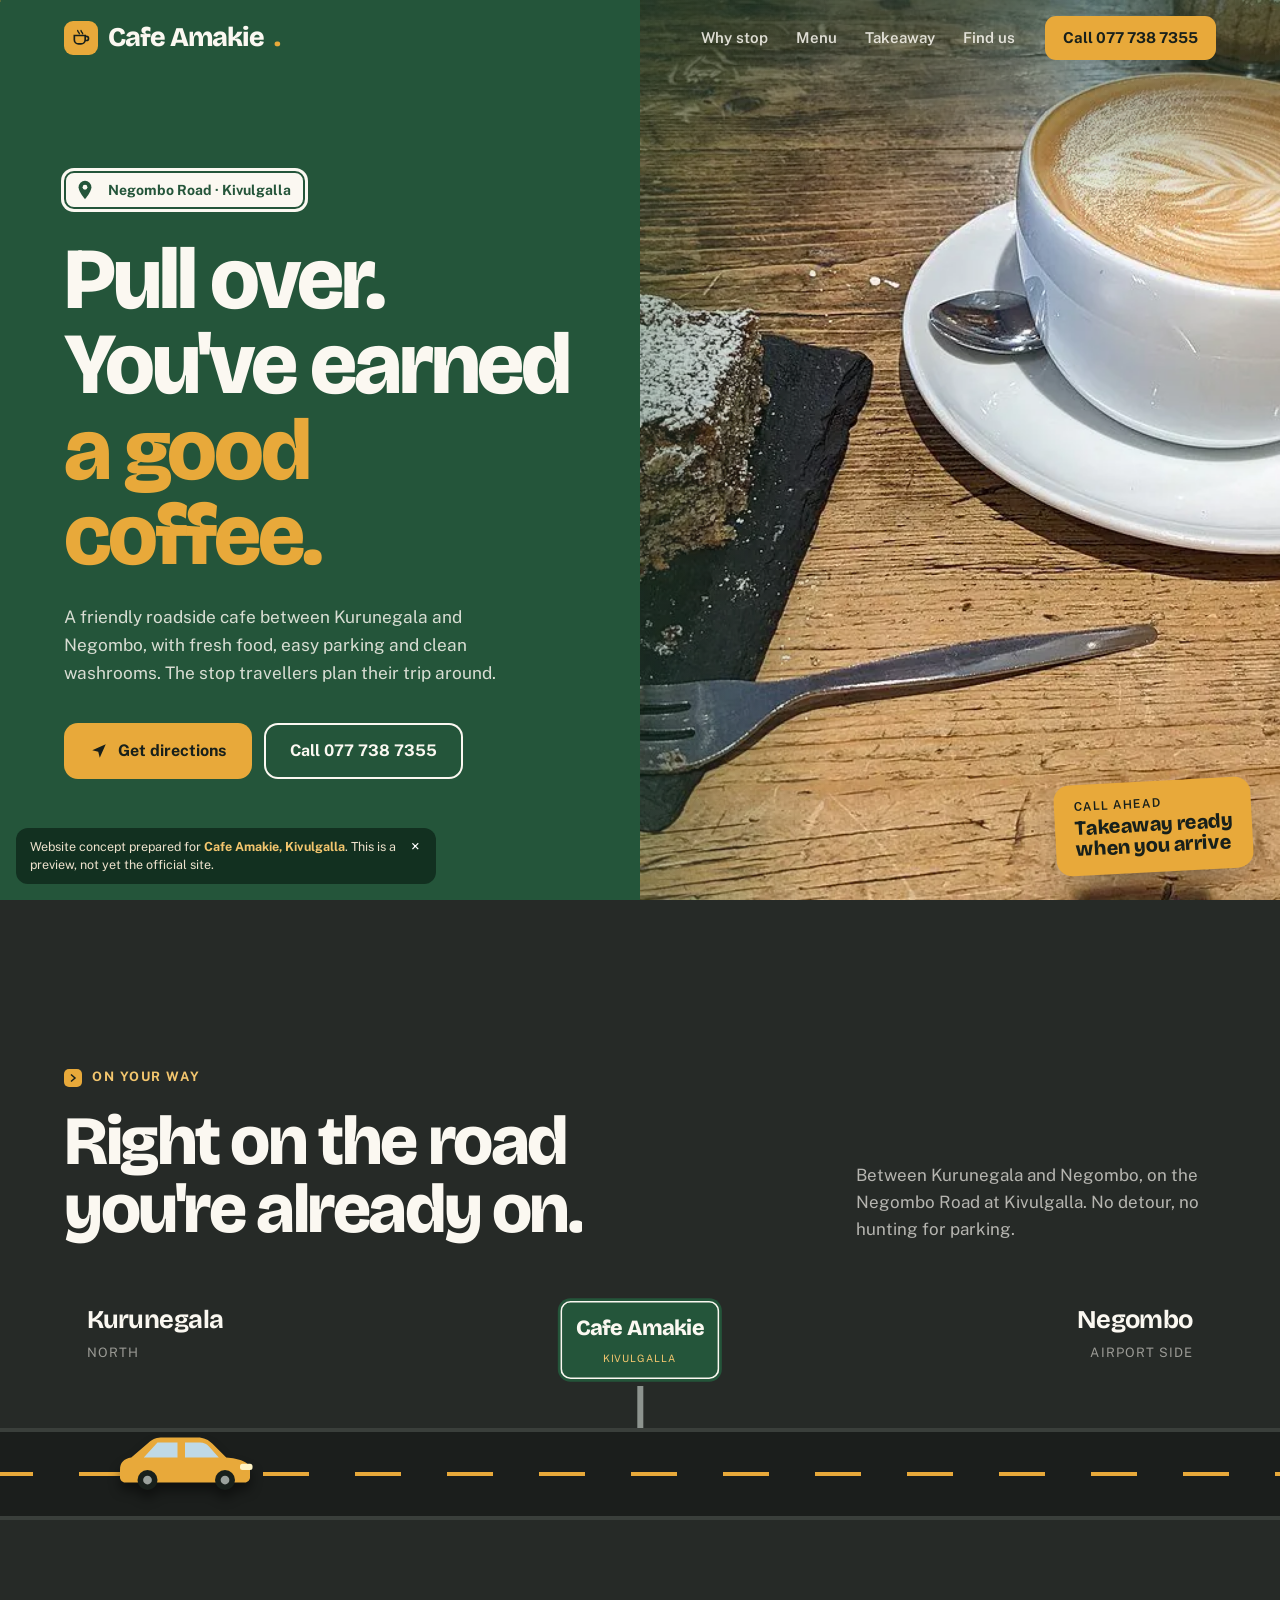
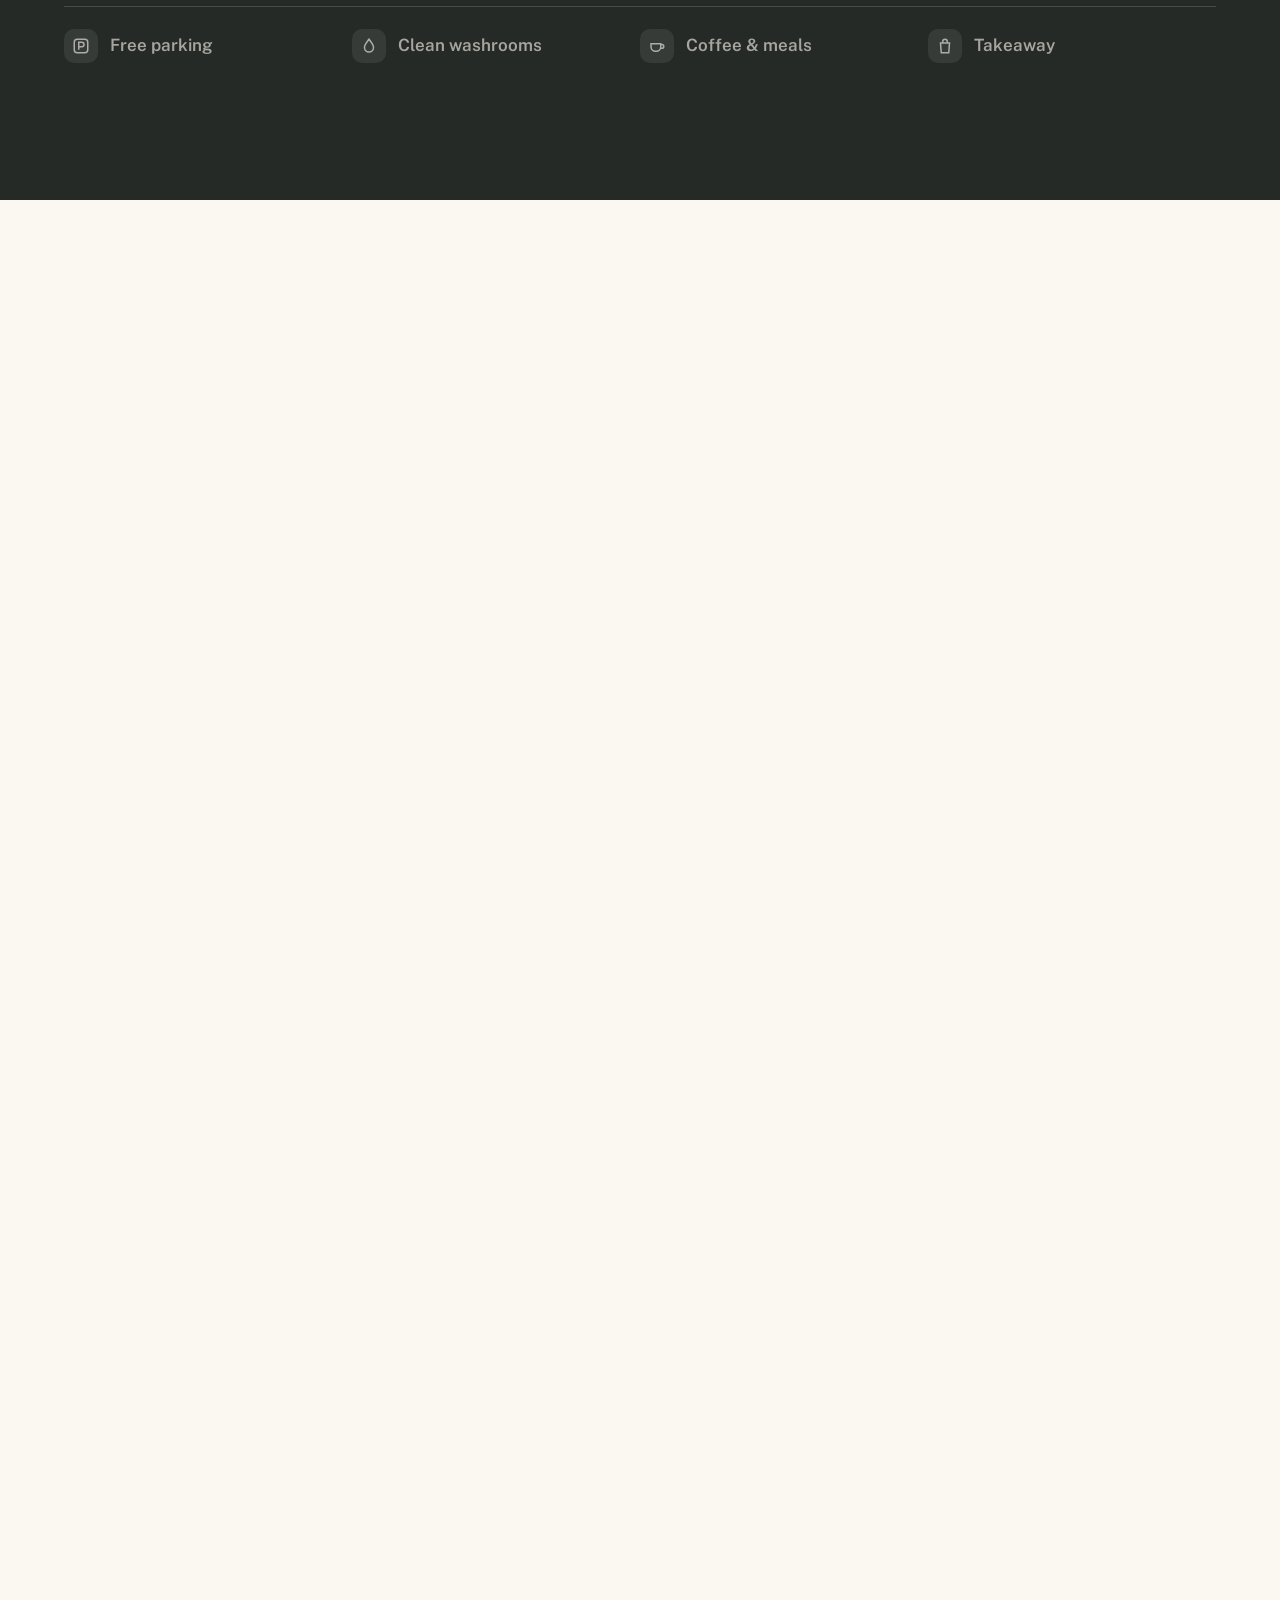
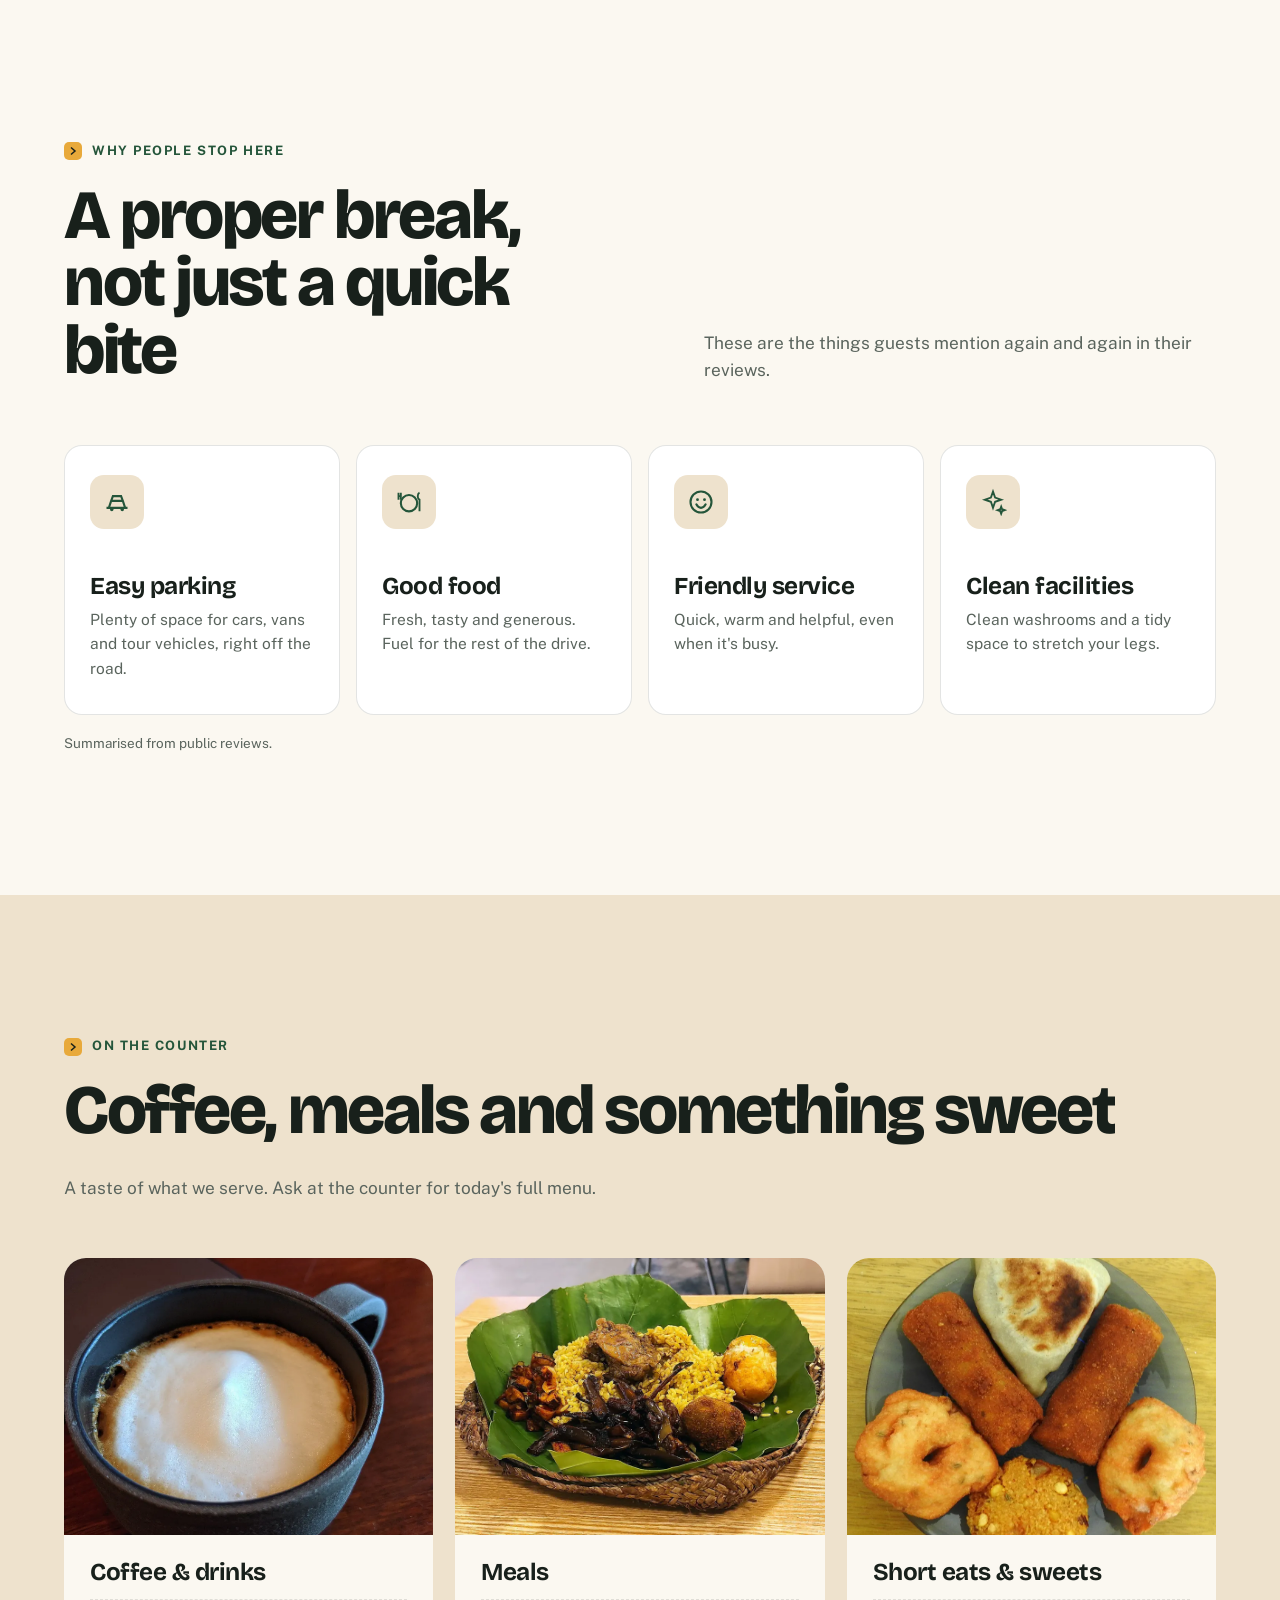
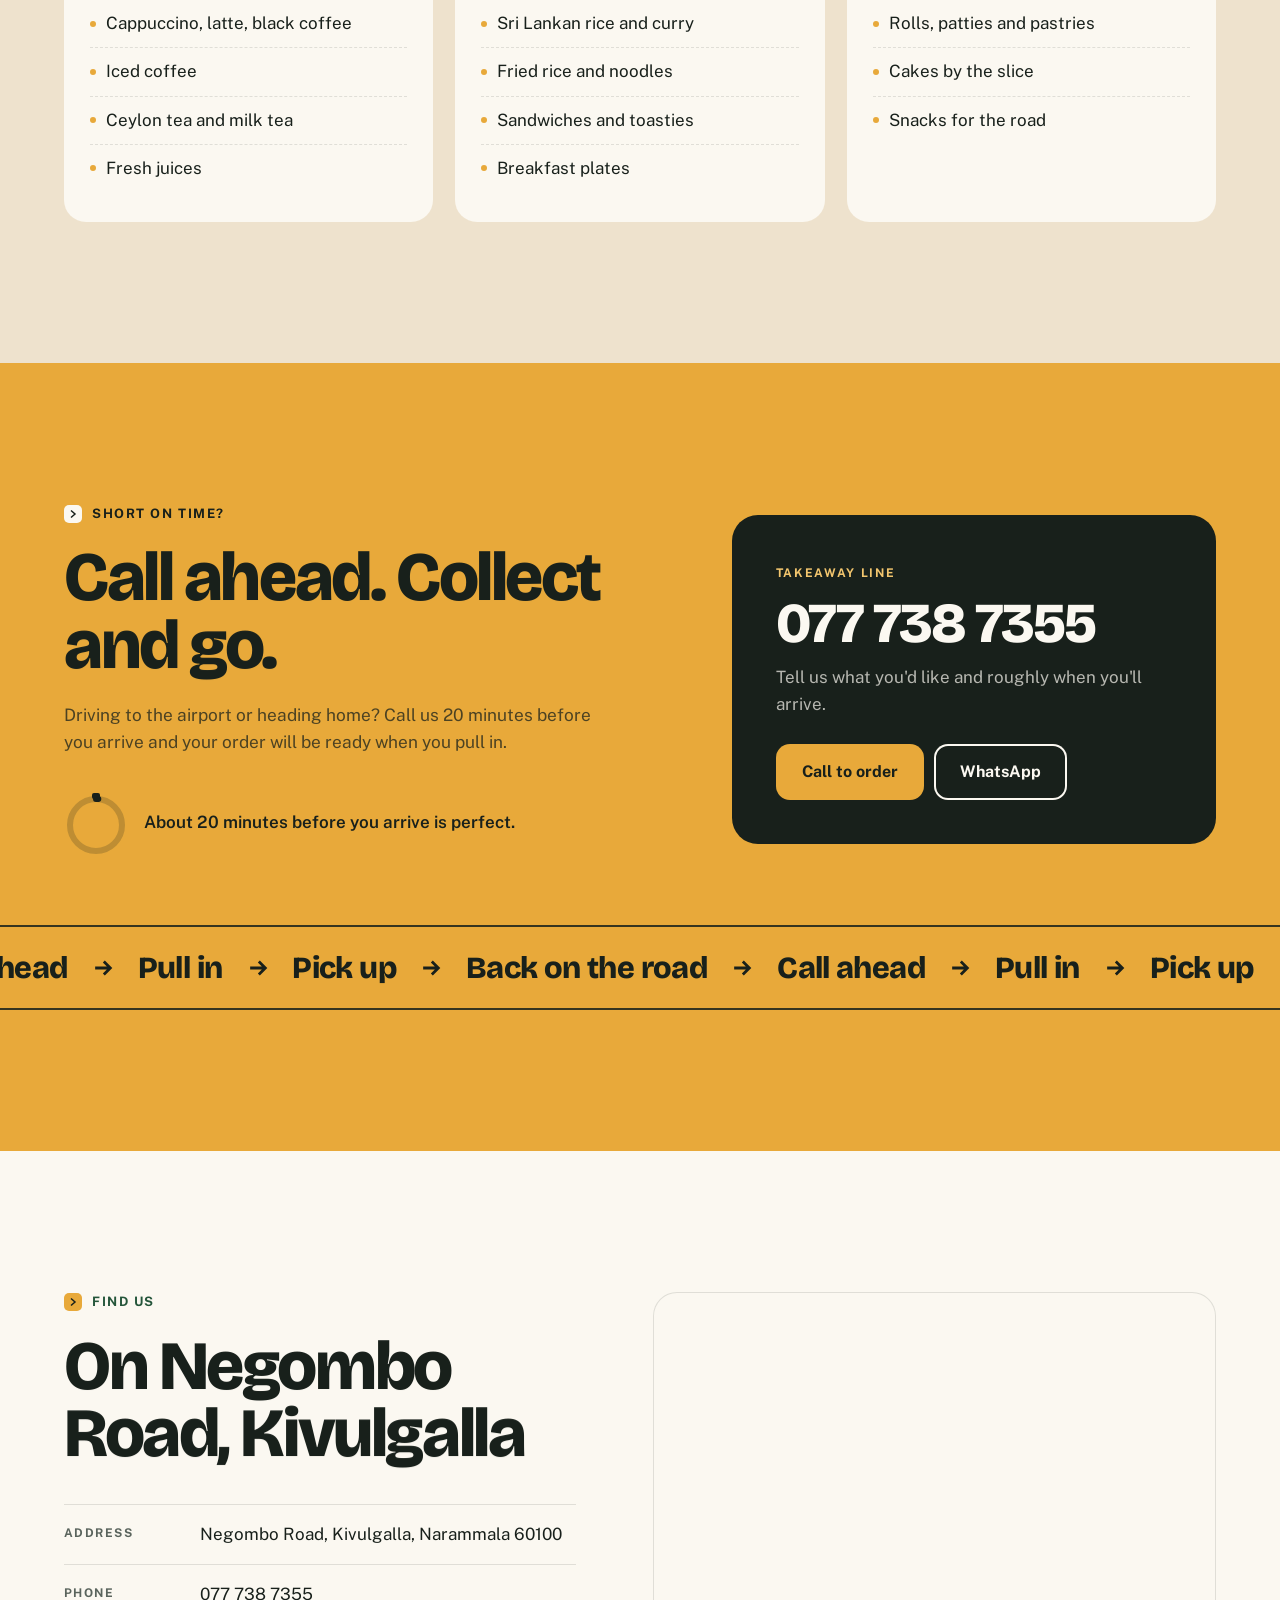
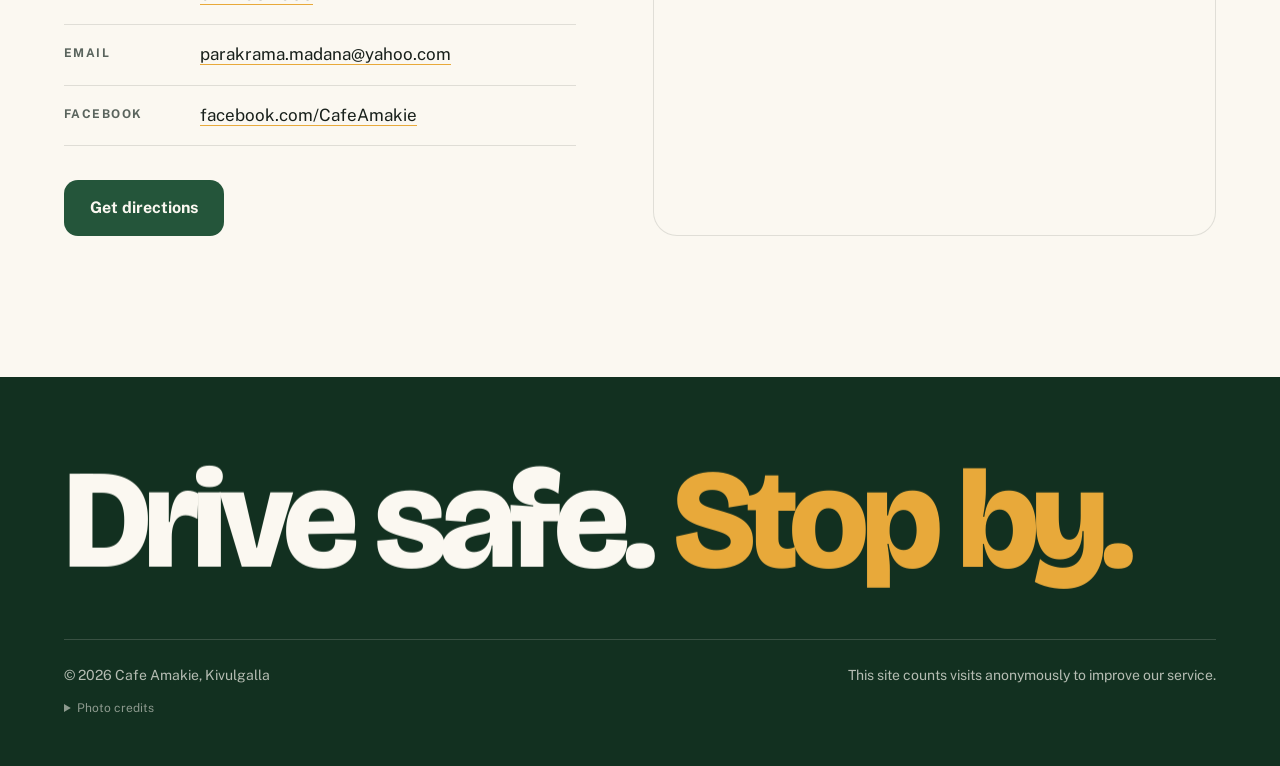
==== cafe-amakie/index.html @ 4516056c "Update website previews" ====
<!doctype html>
<html lang="en">
<head>
<meta charset="utf-8">
<meta name="viewport" content="width=device-width, initial-scale=1">
<title>Cafe Amakie Kivulgalla | Coffee &amp; Food Stop on Negombo Road, Narammala</title>
<meta name="description" content="Cafe Amakie on Negombo Road, Kivulgalla near Narammala. Good coffee, fresh food, friendly service, easy parking and clean washrooms. The best stop between Kurunegala and Negombo. Call 077 738 7355.">
<link rel="canonical" href="https://jali-rk.github.io/previews/cafe-amakie/">
<meta name="robots" content="noindex,nofollow">
<meta name="theme-color" content="#2F5D3A">
<meta name="geo.region" content="LK-61">
<meta name="geo.placename" content="Narammala">
<meta property="og:type" content="website">
<meta property="og:site_name" content="Cafe Amakie">
<meta property="og:url" content="https://jali-rk.github.io/previews/cafe-amakie/">
<meta property="og:title" content="Cafe Amakie · Kivulgalla, Negombo Road">
<meta property="og:description" content="Coffee, food and a proper break on the Kurunegala–Negombo road. Easy parking.">
<meta property="og:image" content="https://jali-rk.github.io/previews/cafe-amakie/images/og.jpg">
<meta property="og:locale" content="en_LK">
<meta name="twitter:card" content="summary_large_image">
<link rel="icon" href="favicon.svg" type="image/svg+xml">
<script type="application/ld+json">
{
  "@context":"https://schema.org",
  "@type":"CafeOrCoffeeShop",
  "name":"Cafe Amakie",
  "description":"Roadside cafe on Negombo Road, Kivulgalla (Narammala) serving coffee and food, with ample parking and clean facilities.",
  "url":"https://jali-rk.github.io/previews/cafe-amakie/",
  "image":"https://jali-rk.github.io/previews/cafe-amakie/images/og.jpg",
  "telephone":"+94777387355",
  "email":"parakrama.madana@yahoo.com",
  "address":{"@type":"PostalAddress","streetAddress":"Negombo Road, Kivulgalla","addressLocality":"Narammala","postalCode":"60100","addressRegion":"North Western Province","addressCountry":"LK"},
  "servesCuisine":["Coffee","Sri Lankan","Cafe food"],
  "amenityFeature":[{"@type":"LocationFeatureSpecification","name":"Free parking","value":true},{"@type":"LocationFeatureSpecification","name":"Restrooms","value":true}],
  "sameAs":["https://www.facebook.com/CafeAmakie/"]
}
</script>
<script>window.SITE_ANALYTICS={ga4:"G-XXXXXXXXXX",umami:{id:"",src:"https://cloud.umami.is/script.js"},cfBeacon:""};</script>
<script src="assets/analytics.js" defer></script>
<script>document.documentElement.classList.add("m");window.MQ=[];window.onMotion=function(f){MQ.push(f)};setTimeout(function(){if(!window.MOTION_READY)document.documentElement.classList.add("m-off")},4000)</script>
<link rel="stylesheet" href="assets/motion.css">
<script src="assets/vendor/gsap.min.js" defer></script>
<script src="assets/vendor/ScrollTrigger.min.js" defer></script>
<script src="assets/vendor/SplitText.min.js" defer></script>
<script src="assets/vendor/lenis.min.js" defer></script>
<script src="assets/motion.js" defer></script>
<link rel="preconnect" href="https://fonts.googleapis.com">
<link rel="preconnect" href="https://fonts.gstatic.com" crossorigin>
<link href="https://fonts.googleapis.com/css2?family=Bricolage+Grotesque:opsz,wght@12..96,500..800&family=Public+Sans:wght@400;500;600;700&display=swap" rel="stylesheet">
<style>
:root{
  --leaf:#24553A; --leaf-2:#1A412C; --leaf-3:#123020; --turmeric:#E8A93A; --turmeric-2:#F3C66E; --kraft:#EEE2CD; --paper:#FBF8F1;
  --ink:#18201B; --mute:#5A645D; --road:#262A27; --line:rgba(24,32,27,.12); --line-l:rgba(251,248,241,.16);
  --display:"Bricolage Grotesque",system-ui,sans-serif; --body:"Public Sans",system-ui,sans-serif;
  --wrap:min(1240px,90vw); --r:18px; --ease:cubic-bezier(.2,.7,.2,1);
}
*{box-sizing:border-box;margin:0;padding:0}
body{font-family:var(--body);color:var(--ink);background:var(--paper);font-size:17px;line-height:1.6;-webkit-font-smoothing:antialiased;overflow-x:clip}
img{max-width:100%;display:block}
a{color:inherit;text-decoration:none}
button{font:inherit;color:inherit;background:none;border:0;cursor:pointer}
:focus-visible{outline:3px solid var(--turmeric);outline-offset:3px;border-radius:6px}
.wrap{width:var(--wrap);margin-inline:auto}
h1,h2,h3{font-family:var(--display);font-weight:800;letter-spacing:-.035em;line-height:.98}
h2{font-size:clamp(40px,5.4vw,78px)}
h3{font-size:clamp(22px,1.9vw,27px);letter-spacing:-.02em;font-weight:700}
.kicker{display:inline-flex;align-items:center;gap:10px;font-size:13px;font-weight:700;letter-spacing:.12em;text-transform:uppercase;color:var(--leaf);margin-bottom:20px}
.kicker::before{content:"";width:18px;height:18px;border-radius:5px;background:var(--turmeric) url("data:image/svg+xml,%3Csvg xmlns='http://www.w3.org/2000/svg' viewBox='0 0 24 24'%3E%3Cpath d='M8 5l8 7-8 7' fill='none' stroke='%2318201B' stroke-width='3'/%3E%3C/svg%3E") center/12px no-repeat}
.sub{font-size:clamp(17px,1.35vw,19px);color:var(--mute);max-width:50ch}
.pad{padding:clamp(96px,11vw,150px) 0}

.btn{display:inline-flex;align-items:center;gap:10px;height:56px;padding:0 26px;border-radius:14px;background:var(--turmeric);color:var(--ink);font-weight:700;font-size:16px;transition:background .3s,transform .3s var(--ease),box-shadow .3s}
.btn:hover{background:var(--turmeric-2);box-shadow:0 14px 30px -14px rgba(232,169,58,.9)}
.btn svg{width:18px;height:18px}
.btn.alt{background:transparent;color:inherit;box-shadow:inset 0 0 0 2px currentColor}
.btn.alt:hover{background:rgba(255,255,255,.08)}
.btn.green{background:var(--leaf);color:var(--paper)}
.btn.green:hover{background:var(--leaf-2);box-shadow:0 14px 30px -14px rgba(36,85,58,.8)}

.concept{position:fixed;left:16px;bottom:16px;z-index:150;max-width:min(420px,calc(100vw - 130px));background:var(--leaf-3);color:var(--kraft);font-size:12.5px;line-height:1.45;padding:10px 38px 10px 14px;border-radius:12px}
.concept strong{color:var(--turmeric-2)}
.concept button{position:absolute;right:8px;top:6px;width:26px;height:26px;color:#fff;font-size:16px}
.progress{background:var(--turmeric)}

/* header */
.hdr{position:fixed;inset:0 0 auto;z-index:100;padding:16px 0;color:var(--paper)}
.hdr.is-scrolled{background:rgba(18,48,32,.9);backdrop-filter:blur(14px);padding:10px 0}
.hdr-in{width:var(--wrap);margin-inline:auto;display:flex;align-items:center;gap:30px}
.logo{font-family:var(--display);font-weight:800;font-size:27px;letter-spacing:-.04em;margin-right:auto;display:flex;align-items:center;gap:10px}
.logo i{width:34px;height:34px;border-radius:9px;background:var(--turmeric);display:grid;place-items:center}
.logo i svg{width:20px;height:20px}
.logo span{color:var(--turmeric)}
.nav{display:flex;gap:28px;font-weight:600;font-size:15px}
.nav a{opacity:.85;position:relative}
.nav a::after{content:"";position:absolute;left:0;right:0;bottom:-6px;height:2px;background:var(--turmeric);transform:scaleX(0);transition:transform .4s var(--ease);transform-origin:left}
.nav a:hover{opacity:1}.nav a:hover::after{transform:scaleX(1)}
.hdr .btn{height:44px;padding:0 18px;font-size:15px;border-radius:11px}
.burger{display:none;width:46px;height:46px;border-radius:12px;background:var(--turmeric);color:var(--ink);position:relative}
.burger span{position:absolute;left:13px;right:13px;height:2.5px;border-radius:2px;background:currentColor;transition:transform .4s var(--ease),top .4s var(--ease)}
.burger span:first-child{top:17px}.burger span:last-child{top:26px}
.menu-open .burger span:first-child{top:21.5px;transform:rotate(45deg)}
.menu-open .burger span:last-child{top:21.5px;transform:rotate(-45deg)}
.menu-panel{position:fixed;inset:0;z-index:90;background:var(--leaf-3);color:var(--paper);padding:120px 8vw 48px;display:flex;flex-direction:column;gap:2px;visibility:hidden;transform:translateY(-100%);transition:transform .6s var(--ease),visibility .6s}
.menu-open .menu-panel{visibility:visible;transform:none}
.menu-panel a{font-family:var(--display);font-weight:800;letter-spacing:-.03em;font-size:clamp(42px,12vw,64px);line-height:1.1}
.menu-panel .btn{font-family:var(--body);font-size:16px;letter-spacing:0;margin-top:28px;align-self:flex-start}
.menu-panel p{margin-top:auto;font-size:14px;opacity:.7}

/* hero */
.hero{position:relative;min-height:100svh;display:grid;grid-template-columns:1fr 1fr;background:var(--leaf);color:var(--paper);overflow:hidden}
.hero-copy{padding:150px 5vw 100px max(5vw,calc((100vw - 1240px)/2));display:flex;flex-direction:column;justify-content:center;position:relative;z-index:1}
.sign{display:inline-flex;align-self:flex-start;align-items:center;gap:12px;background:var(--paper);color:var(--leaf);padding:8px 14px 8px 10px;border-radius:10px;font-weight:700;font-size:14px;box-shadow:inset 0 0 0 2px var(--leaf),0 0 0 3px var(--paper)}
.sign svg{width:22px;height:22px}
.hero h1{font-size:clamp(54px,6.8vw,112px);margin:28px 0 26px}
.hero h1 span{color:var(--turmeric)}
.hero p.lead{font-size:clamp(17px,1.35vw,19.5px);max-width:42ch;color:rgba(251,248,241,.84)}
.hero .btns{display:flex;flex-wrap:wrap;gap:12px;margin-top:36px}
.hero-img{position:relative;overflow:hidden}
.hero-img img{width:100%;height:100%;object-fit:cover}
.hero-img::after{content:"";position:absolute;inset:0;background:linear-gradient(180deg,rgba(18,48,32,.6),transparent 24%),linear-gradient(90deg,rgba(36,85,58,.35),transparent 30%)}
.hero-tag{position:absolute;right:28px;bottom:28px;z-index:2;background:var(--turmeric);color:var(--ink);border-radius:16px;padding:16px 20px;font-family:var(--display);font-weight:800;font-size:20px;line-height:1.05;letter-spacing:-.02em;box-shadow:0 20px 40px -20px rgba(0,0,0,.6);transform:rotate(-3deg)}
.hero-tag small{display:block;font-family:var(--body);font-weight:600;font-size:12px;letter-spacing:.08em;text-transform:uppercase;margin-bottom:4px}

/* road trip scene */
.trip{background:var(--road);color:var(--paper);overflow:hidden}
.trip-in{min-height:100svh;display:flex;flex-direction:column;justify-content:center;gap:56px;padding:110px 0 80px}
.trip-head{display:flex;justify-content:space-between;align-items:end;gap:30px;flex-wrap:wrap}
.trip-head .kicker{color:var(--turmeric-2)}
.trip-head h2{max-width:14ch}
.trip-head p{color:rgba(251,248,241,.68);max-width:36ch}
.roadbox{position:relative;height:250px}
.towns{position:absolute;inset:0 0 auto;display:flex;justify-content:space-between;align-items:flex-start;padding:0 2%}
.town{font-size:13px;letter-spacing:.08em;text-transform:uppercase;color:rgba(251,248,241,.55);display:flex;flex-direction:column;gap:2px}
.town b{font-family:var(--display);font-size:clamp(20px,2vw,28px);letter-spacing:-.02em;text-transform:none;color:var(--paper)}
.town:last-child{text-align:right}
.pin{position:absolute;left:50%;top:-6px;transform:translateX(-50%);text-align:center;display:flex;flex-direction:column;align-items:center}
.pin .board{background:var(--leaf);border-radius:12px;padding:12px 18px;box-shadow:inset 0 0 0 2px var(--paper),0 0 0 3px var(--leaf);white-space:nowrap}
.pin .board b{display:block;font-family:var(--display);font-weight:800;font-size:clamp(20px,2vw,26px);letter-spacing:-.02em}
.pin .board small{font-size:12px;letter-spacing:.1em;text-transform:uppercase;color:var(--turmeric-2)}
.pin .post{width:6px;height:44px;background:#8d948f}
.asphalt{--dash:0px;position:absolute;left:-6vw;right:-6vw;bottom:30px;height:92px;background:#1B1E1C;border-block:4px solid #3a3f3b}
.asphalt::before{content:"";position:absolute;left:0;right:0;top:50%;height:4px;margin-top:-2px;background:repeating-linear-gradient(90deg,var(--turmeric) 0 46px,transparent 46px 92px);background-position:var(--dash,0) 0}
.car{position:absolute;bottom:60px;left:4%;width:150px;z-index:2}
.car svg{width:100%;height:auto;display:block;filter:drop-shadow(0 8px 6px rgba(0,0,0,.45))}
.stops{display:grid;grid-template-columns:repeat(4,1fr);border-top:1px solid var(--line-l)}
.stops div{padding:22px 20px 0 0;display:flex;gap:12px;align-items:center;font-weight:600;color:rgba(251,248,241,.6);transition:color .4s}
.stops div.on{color:var(--paper)}
.stops i{width:34px;height:34px;flex:none;border-radius:10px;background:rgba(251,248,241,.08);display:grid;place-items:center;transition:background .4s}
.stops div.on i{background:var(--turmeric);color:var(--ink)}
.stops svg{width:18px;height:18px}

/* why */
.why-head{display:grid;grid-template-columns:1.1fr 1fr;gap:6vw;align-items:end;margin-bottom:60px}
.why{display:grid;grid-template-columns:repeat(4,1fr);gap:16px}
.why article{background:#fff;border-radius:var(--r);padding:30px 26px 34px;box-shadow:inset 0 0 0 1px var(--line);transition:transform .5s var(--ease),box-shadow .5s}
.why article:hover{transform:translateY(-6px);box-shadow:inset 0 0 0 1px var(--line),0 24px 40px -26px rgba(24,32,27,.45)}
.why .ic{width:54px;height:54px;border-radius:14px;background:var(--kraft);display:grid;place-items:center;margin-bottom:46px;color:var(--leaf)}
.why .ic svg{width:28px;height:28px}
.why h3{margin-bottom:8px}
.why p{color:var(--mute);font-size:15.5px}
.why-src{margin-top:18px;font-size:13.5px;color:var(--mute)}

/* menu */
.menu{background:var(--kraft)}
.menu-head{display:flex;justify-content:space-between;align-items:end;gap:30px;flex-wrap:wrap;margin-bottom:56px}
.menu-cols{display:grid;grid-template-columns:repeat(3,1fr);gap:22px}
.mcard{background:var(--paper);border-radius:22px;overflow:hidden;display:flex;flex-direction:column}
.mcard .frame{aspect-ratio:4/3;overflow:hidden}
.mcard .frame img{width:100%;height:100%;object-fit:cover;transition:transform 1s var(--ease)}
.mcard:hover .frame img{transform:scale(1.06)}
.mcard .body{padding:26px 26px 30px}
.mcard h3{margin-bottom:14px}
.mcard ul{list-style:none}
.mcard li{padding:10px 0;border-top:1px dashed var(--line);display:flex;gap:10px;align-items:center}
.mcard li::before{content:"";width:6px;height:6px;border-radius:50%;background:var(--turmeric);flex:none}

/* takeaway */
.takeaway{background:var(--turmeric);color:var(--ink);overflow:hidden}
.ta-grid{display:grid;grid-template-columns:1.1fr .9fr;gap:6vw;align-items:center}
.takeaway .kicker{color:var(--ink)}
.takeaway .kicker::before{background-color:var(--paper)}
.takeaway .sub{color:rgba(24,32,27,.75);margin-top:22px}
.phone-card{background:var(--ink);color:var(--paper);border-radius:26px;padding:clamp(28px,3.4vw,44px)}
.phone-card small{font-size:12px;font-weight:700;letter-spacing:.14em;text-transform:uppercase;color:var(--turmeric-2)}
.phone-card .num{display:block;font-family:var(--display);font-weight:800;font-size:clamp(40px,4.4vw,64px);letter-spacing:-.04em;margin:10px 0 12px;line-height:1}
.phone-card p{color:rgba(251,248,241,.7);margin-bottom:26px}
.phone-card .btns{display:flex;gap:10px;flex-wrap:wrap}
.timer{display:flex;gap:16px;align-items:center;margin-top:34px;font-weight:600}
.timer svg{width:64px;height:64px;flex:none}
.ta-band{margin-top:70px;border-top:2px solid rgba(24,32,27,.85);border-bottom:2px solid rgba(24,32,27,.85);padding:16px 0}
.ta-band .marquee-track span{font-family:var(--display);font-weight:800;font-size:clamp(22px,2.4vw,32px);letter-spacing:-.02em;padding:0 22px}
.ta-band .marquee-track i{width:26px;height:26px;flex:none;background:url("data:image/svg+xml,%3Csvg xmlns='http://www.w3.org/2000/svg' viewBox='0 0 24 24'%3E%3Cpath d='M5 12h13M13 6l6 6-6 6' fill='none' stroke='%2318201B' stroke-width='2.6'/%3E%3C/svg%3E") center/contain no-repeat}

/* visit */
.visit{display:grid;grid-template-columns:1fr 1.1fr;gap:clamp(40px,6vw,90px);align-items:stretch}
.visit dl{margin:36px 0 34px;border-top:1px solid var(--line)}
.visit dl div{display:grid;grid-template-columns:120px 1fr;gap:16px;padding:16px 0;border-bottom:1px solid var(--line)}
.visit dt{font-size:12px;font-weight:700;letter-spacing:.12em;text-transform:uppercase;color:var(--mute);padding-top:3px}
.visit dd a{border-bottom:1.5px solid var(--turmeric)}
.visit>div,.visit dd{min-width:0;overflow-wrap:anywhere}
.mapbox{border-radius:24px;overflow:hidden;min-height:460px;box-shadow:inset 0 0 0 1px var(--line)}
.mapbox iframe{width:100%;height:100%;border:0;display:block;min-height:460px}

footer{background:var(--leaf-3);color:rgba(251,248,241,.7);font-size:14px;padding:80px 0 48px}
footer .big{font-family:var(--display);font-weight:800;letter-spacing:-.05em;color:var(--paper);font-size:clamp(56px,11vw,170px);line-height:.9;margin-bottom:56px}
footer .big span{color:var(--turmeric)}
footer .row{display:flex;flex-wrap:wrap;gap:12px 32px;justify-content:space-between;border-top:1px solid var(--line-l);padding-top:24px}
footer a:hover{color:var(--turmeric-2)}

.call-float{display:none}

@media (max-width:959px){
  .hdr .nav,.hdr .btn{display:none}
  .burger{display:block}
  .hero{grid-template-columns:1fr}
  .hero-copy{padding:130px 5vw 60px}
  .hero-img{height:56vh}
  .trip-in{min-height:0}
  .roadbox{height:250px}
  .towns{inset:auto 0 0}
  .town b{font-size:18px}
  .asphalt{bottom:62px;height:80px}
  .car{width:90px;bottom:88px}
  .stops{grid-template-columns:1fr 1fr;gap:0 10px}
  .why-head,.ta-grid,.visit{grid-template-columns:1fr}
  .why{grid-template-columns:1fr 1fr}
  .why .ic{margin-bottom:26px}
  .menu-cols{grid-template-columns:1fr}
  .call-float{display:flex;position:fixed;right:16px;bottom:16px;z-index:140;height:54px;padding:0 20px;align-items:center;gap:8px;border-radius:14px;background:var(--turmeric);color:var(--ink);font-weight:700;box-shadow:0 12px 30px -10px rgba(0,0,0,.5)}
}
@media (max-width:560px){ .why{grid-template-columns:1fr} .pin .board{padding:8px 12px} .towns .town:first-child,.towns .town:last-child{font-size:11px} }
@media (prefers-reduced-motion:reduce){ .car{left:calc(50% - 60px)} .stops div{color:var(--paper)} .menu-panel{transition:none} }
</style>
</head>
<body>
<div class="concept">Website concept prepared for <strong>Cafe Amakie, Kivulgalla</strong>. This is a preview, not yet the official site. <button aria-label="Hide notice" onclick="this.parentElement.remove()">×</button></div>
<div class="progress" data-progress></div>

<header class="hdr" data-header>
  <div class="hdr-in">
    <a class="logo" href="#top"><i><svg viewBox="0 0 24 24" aria-hidden="true"><path d="M4 9h13v5a5 5 0 01-5 5H9a5 5 0 01-5-5z M17 10h1.5a2.5 2.5 0 010 5H17" fill="none" stroke="#18201B" stroke-width="2"/><path d="M8 3c0 2 2 2 2 4M12 3c0 2 2 2 2 4" fill="none" stroke="#18201B" stroke-width="1.6" stroke-linecap="round"/></svg></i>Cafe Amakie<span>.</span></a>
    <nav class="nav" aria-label="Main"><a href="#why">Why stop</a><a href="#menu">Menu</a><a href="#takeaway">Takeaway</a><a href="#visit">Find us</a></nav>
    <a class="btn" href="tel:+94777387355">Call 077 738 7355</a>
    <button class="burger" data-menu-toggle aria-expanded="false" aria-controls="menu-panel" aria-label="Open menu"><span></span><span></span></button>
  </div>
</header>
<nav class="menu-panel" id="menu-panel" data-menu aria-label="Mobile">
  <a href="#why">Why stop</a><a href="#menu">Menu</a><a href="#takeaway">Takeaway</a><a href="#visit">Find us</a>
  <a class="btn" href="https://www.google.com/maps/search/?api=1&query=Cafe+Amakie+Kivulgalla+Negombo+Road" target="_blank" rel="noopener">Get directions</a>
  <p data-menu-item>Negombo Road, Kivulgalla, Narammala</p>
</nav>

<main id="top">
  <section class="hero">
    <div class="hero-copy">
      <span class="sign" data-reveal="up" data-delay=".2"><svg viewBox="0 0 24 24" aria-hidden="true"><path d="M12 2a7 7 0 017 7c0 5-7 13-7 13S5 14 5 9a7 7 0 017-7z" fill="currentColor"/><circle cx="12" cy="9" r="2.6" fill="#FBF8F1"/></svg>Negombo Road · Kivulgalla</span>
      <h1 data-split="lines" data-delay=".3">Pull over. You've earned <span>a good coffee.</span></h1>
      <p class="lead" data-reveal="up" data-delay=".7">A friendly roadside cafe between Kurunegala and Negombo, with fresh food, easy parking and clean washrooms. The stop travellers plan their trip around.</p>
      <div class="btns" data-reveal="up" data-delay=".85">
        <a class="btn" href="https://www.google.com/maps/search/?api=1&query=Cafe+Amakie+Kivulgalla+Negombo+Road" target="_blank" rel="noopener" data-magnetic><svg viewBox="0 0 24 24" aria-hidden="true"><path d="M3 11l18-8-8 18-2-8z" fill="currentColor"/></svg>Get directions</a>
        <a class="btn alt" href="tel:+94777387355">Call 077 738 7355</a>
      </div>
    </div>
    <div class="hero-img">
      <img src="images/hero.webp" alt="Coffee and food on a cafe table" width="1200" height="1000" fetchpriority="high" data-reveal="zoom">
      <div class="hero-tag" data-reveal="scale" data-delay="1.1"><small>Call ahead</small>Takeaway ready<br>when you arrive</div>
    </div>
  </section>

  <section class="trip" id="trip" aria-label="Where Cafe Amakie is on the road">
    <div class="wrap trip-in">
      <div class="trip-head">
        <div><p class="kicker">On your way</p><h2 data-split="lines">Right on the road you're already on.</h2></div>
        <p data-reveal="up">Between Kurunegala and Negombo, on the Negombo Road at Kivulgalla. No detour, no hunting for parking.</p>
      </div>
      <div class="roadbox">
        <div class="towns">
          <div class="town"><b>Kurunegala</b>North</div>
          <div class="town"><b>Negombo</b>Airport side</div>
        </div>
        <div class="pin"><div class="board"><b>Cafe Amakie</b><small>Kivulgalla</small></div><div class="post"></div></div>
        <div class="asphalt"></div>
        <div class="car" aria-hidden="true">
          <svg viewBox="0 0 120 52"><path d="M8 36c0-6 3-9 9-10l14-12c3-3 7-4 11-4h28c5 0 9 2 12 5l11 11c10 1 19 3 19 10v6c0 2-2 4-4 4H12c-2 0-4-2-4-4z" fill="#E8A93A"/><path d="M38 14h16v12H27zM60 14h12c3 0 5 1 7 3l8 9H60z" fill="#BFD9E6"/><rect x="104" y="31" width="10" height="5" rx="2" fill="#FFF3C4"/><circle cx="30" cy="44" r="8" fill="#18201B"/><circle cx="30" cy="44" r="3.5" fill="#9aa19c"/><circle cx="92" cy="44" r="8" fill="#18201B"/><circle cx="92" cy="44" r="3.5" fill="#9aa19c"/></svg>
        </div>
      </div>
      <div class="stops">
        <div><i><svg viewBox="0 0 24 24" aria-hidden="true"><rect x="3" y="3" width="18" height="18" rx="4" fill="none" stroke="currentColor" stroke-width="2"/><path d="M9 17V7h4a3 3 0 010 6H9" fill="none" stroke="currentColor" stroke-width="2"/></svg></i>Free parking</div>
        <div><i><svg viewBox="0 0 24 24" aria-hidden="true"><path d="M12 3c3 4 6 7 6 11a6 6 0 01-12 0c0-4 3-7 6-11z" fill="none" stroke="currentColor" stroke-width="2"/></svg></i>Clean washrooms</div>
        <div><i><svg viewBox="0 0 24 24" aria-hidden="true"><path d="M4 9h13v4a6 6 0 01-6 6H10a6 6 0 01-6-6z M17 10h1.5a2.5 2.5 0 010 5H17" fill="none" stroke="currentColor" stroke-width="2"/></svg></i>Coffee &amp; meals</div>
        <div><i><svg viewBox="0 0 24 24" aria-hidden="true"><path d="M6 8h12l-1 13H7zM9 8V6a3 3 0 016 0v2" fill="none" stroke="currentColor" stroke-width="2"/></svg></i>Takeaway</div>
      </div>
    </div>
  </section>

  <section id="why" class="pad">
    <div class="wrap">
      <div class="why-head">
        <div><p class="kicker" data-reveal="up">Why people stop here</p><h2 data-split="lines">A proper break, not just a quick bite</h2></div>
        <p class="sub" data-reveal="up">These are the things guests mention again and again in their reviews.</p>
      </div>
      <div class="why" data-reveal-group>
        <article><div class="ic"><svg viewBox="0 0 24 24" aria-hidden="true"><path d="M3 17h18M5 17l2-6h10l2 6M7 11l1.5-4h7L17 11" fill="none" stroke="currentColor" stroke-width="1.8"/><circle cx="7.5" cy="18.5" r="1.5" fill="currentColor"/><circle cx="16.5" cy="18.5" r="1.5" fill="currentColor"/></svg></div><h3>Easy parking</h3><p>Plenty of space for cars, vans and tour vehicles, right off the road.</p></article>
        <article><div class="ic"><svg viewBox="0 0 24 24" aria-hidden="true"><circle cx="12" cy="13" r="7" fill="none" stroke="currentColor" stroke-width="1.8"/><path d="M3 4v6M5 4v6M3 7h2M21 4c-2 1-2 5 0 6v10" fill="none" stroke="currentColor" stroke-width="1.6"/></svg></div><h3>Good food</h3><p>Fresh, tasty and generous. Fuel for the rest of the drive.</p></article>
        <article><div class="ic"><svg viewBox="0 0 24 24" aria-hidden="true"><circle cx="12" cy="12" r="9" fill="none" stroke="currentColor" stroke-width="1.8"/><path d="M8 14c1 2 2.5 3 4 3s3-1 4-3" fill="none" stroke="currentColor" stroke-width="1.8" stroke-linecap="round"/><circle cx="9" cy="10" r="1.2" fill="currentColor"/><circle cx="15" cy="10" r="1.2" fill="currentColor"/></svg></div><h3>Friendly service</h3><p>Quick, warm and helpful, even when it's busy.</p></article>
        <article><div class="ic"><svg viewBox="0 0 24 24" aria-hidden="true"><path d="M12 3l1.8 5.2L19 10l-5.2 1.8L12 17l-1.8-5.2L5 10l5.2-1.8z M19 16l.8 2.2L22 19l-2.2.8L19 22l-.8-2.2L16 19l2.2-.8z" fill="none" stroke="currentColor" stroke-width="1.6"/></svg></div><h3>Clean facilities</h3><p>Clean washrooms and a tidy space to stretch your legs.</p></article>
      </div>
      <p class="why-src" data-reveal="fade">Summarised from public reviews.</p>
    </div>
  </section>

  <section class="menu pad" id="menu">
    <div class="wrap">
      <div class="menu-head">
        <div><p class="kicker" data-reveal="up">On the counter</p><h2 data-split="lines">Coffee, meals and something sweet</h2></div>
        <p class="sub" data-reveal="up">A taste of what we serve. Ask at the counter for today's full menu.</p>
      </div>
      <div class="menu-cols">
        <article class="mcard" data-reveal="up"><div class="frame"><img src="images/m1.webp" alt="A cappuccino" loading="lazy" width="900" height="675"></div><div class="body"><h3>Coffee &amp; drinks</h3><ul><li>Cappuccino, latte, black coffee</li><li>Iced coffee</li><li>Ceylon tea and milk tea</li><li>Fresh juices</li></ul></div></article>
        <article class="mcard" data-reveal="up" data-delay=".1"><div class="frame"><img src="images/m2.webp" alt="Sri Lankan meal" loading="lazy" width="900" height="675"></div><div class="body"><h3>Meals</h3><ul><li>Sri Lankan rice and curry</li><li>Fried rice and noodles</li><li>Sandwiches and toasties</li><li>Breakfast plates</li></ul></div></article>
        <article class="mcard" data-reveal="up" data-delay=".2"><div class="frame"><img src="images/m3.webp" alt="Short eats and snacks" loading="lazy" width="900" height="675"></div><div class="body"><h3>Short eats &amp; sweets</h3><ul><li>Rolls, patties and pastries</li><li>Cakes by the slice</li><li>Snacks for the road</li></ul></div></article>
      </div>
    </div>
  </section>

  <section class="takeaway pad" id="takeaway">
    <div class="wrap ta-grid">
      <div>
        <p class="kicker" data-reveal="up">Short on time?</p>
        <h2 data-split="lines">Call ahead. Collect and go.</h2>
        <p class="sub" data-reveal="up">Driving to the airport or heading home? Call us 20 minutes before you arrive and your order will be ready when you pull in.</p>
        <div class="timer" data-reveal="up">
          <svg viewBox="0 0 64 64" aria-hidden="true"><circle cx="32" cy="34" r="26" fill="none" stroke="rgba(24,32,27,.2)" stroke-width="6"/><circle class="tick" cx="32" cy="34" r="26" fill="none" stroke="#18201B" stroke-width="6" stroke-linecap="round" stroke-dasharray="163.4" stroke-dashoffset="108.9" transform="rotate(-90 32 34)"/><rect x="28" y="2" width="8" height="6" rx="2" fill="#18201B"/></svg>
          <span>About 20 minutes before you arrive is perfect.</span>
        </div>
      </div>
      <div class="phone-card" data-reveal="up" data-delay=".1">
        <small>Takeaway line</small>
        <a class="num" href="tel:+94777387355" data-track="takeaway_call">077 738 7355</a>
        <p>Tell us what you'd like and roughly when you'll arrive.</p>
        <div class="btns"><a class="btn" href="tel:+94777387355" data-track="takeaway_call" data-magnetic>Call to order</a><a class="btn alt" href="https://wa.me/94777387355?text=Hi%20Cafe%20Amakie!%20I'd%20like%20to%20order%20takeaway." target="_blank" rel="noopener">WhatsApp</a></div>
      </div>
    </div>
    <div class="ta-band" data-marquee data-speed="60" aria-hidden="true">
      <div class="marquee-track"><span>Call ahead</span><i></i><span>Pull in</span><i></i><span>Pick up</span><i></i><span>Back on the road</span><i></i></div>
    </div>
  </section>

  <section id="visit" class="pad">
    <div class="wrap visit">
      <div>
        <p class="kicker" data-reveal="up">Find us</p>
        <h2 data-split="lines">On Negombo Road, Kivulgalla</h2>
        <dl data-reveal-group>
          <div><dt>Address</dt><dd>Negombo Road, Kivulgalla, Narammala 60100</dd></div>
          <div><dt>Phone</dt><dd><a href="tel:+94777387355">077 738 7355</a></dd></div>
          <div><dt>Email</dt><dd><a href="mailto:parakrama.madana@yahoo.com">parakrama.madana@yahoo.com</a></dd></div>
          <div><dt>Facebook</dt><dd><a href="https://www.facebook.com/CafeAmakie/" target="_blank" rel="noopener">facebook.com/CafeAmakie</a></dd></div>
        </dl>
        <a class="btn green" href="https://www.google.com/maps/search/?api=1&query=Cafe+Amakie+Kivulgalla+Negombo+Road" target="_blank" rel="noopener" data-magnetic>Get directions</a>
      </div>
      <div class="mapbox" data-reveal="up"><iframe title="Map to Cafe Amakie Kivulgalla" loading="lazy" referrerpolicy="no-referrer-when-downgrade" src="https://www.google.com/maps?q=Cafe+Amakie,+Negombo+Road,+Kivulgalla&output=embed"></iframe></div>
    </div>
  </section>
</main>

<footer>
  <div class="wrap">
    <p class="big" data-split="lines">Drive safe. <span>Stop by.</span></p>
    <div class="row">
      <span>© <span id="yr"></span> Cafe Amakie, Kivulgalla</span>
      <span>This site counts visits anonymously to improve our service.</span>
      <!--CREDITS--><details class="photo-credits" style="width:100%;font-size:12px;opacity:.75"><summary style="cursor:pointer">Photo credits</summary><ul style="list-style:none;margin-top:6px;line-height:1.6"><li><a href="https://commons.wikimedia.org/wiki/File:Cappuccino_and_cookie.jpg" target="_blank" rel="noopener">Cappuccino and cookie.jpg</a> by TricksterWildcat (CC BY-SA 4.0)</li><li><a href="https://commons.wikimedia.org/wiki/File:Cappuccino_at_ARS_Cafe.jpg" target="_blank" rel="noopener">Cappuccino at ARS Cafe.jpg</a> by Robert Smith (CC BY 4.0)</li><li><a href="https://commons.wikimedia.org/wiki/File:Lamprais_(Sri_Lankan_cuisine).jpg" target="_blank" rel="noopener">Lamprais (Sri Lankan cuisine).jpg</a> by AntanO (CC BY-SA 4.0)</li><li><a href="https://commons.wikimedia.org/wiki/File:Sri_Lankan_Food.jpg" target="_blank" rel="noopener">Sri Lankan Food.jpg</a> by Dennis Sylvester Hurd (CC0)</li></ul></details><!--/CREDITS-->
    </div>
  </div>
</footer>
<a class="call-float" href="tel:+94777387355" aria-label="Call Cafe Amakie">
  <svg width="18" height="18" viewBox="0 0 24 24" aria-hidden="true"><path d="M6.6 10.8a15 15 0 006.6 6.6l2.2-2.2a1 1 0 011-.25 11.4 11.4 0 003.6.6 1 1 0 011 1V20a1 1 0 01-1 1A17 17 0 013 4a1 1 0 011-1h3.5a1 1 0 011 1c0 1.25.2 2.45.6 3.6a1 1 0 01-.25 1z" fill="currentColor"/></svg>Call
</a>
<script>
document.getElementById("yr").textContent = new Date().getFullYear();

onMotion(function (M) {
  var g = M.gsap, stops = document.querySelectorAll(".stops div");
  if (M.reduced) { stops.forEach(function (s) { s.classList.add("on"); }); return; }
  // hero image settles, copy lifts as you scroll away
  g.to(".hero-img img", { yPercent: 10, ease: "none", scrollTrigger: { trigger: ".hero", start: "top top", end: "bottom top", scrub: true } });

  // road trip: the car drives from Kurunegala and pulls in at the cafe; the road keeps moving
  var mm = g.matchMedia();
  function build(pin) {
    var roadbox = document.querySelector(".roadbox"), car = document.querySelector(".car");
    var stopX = function () { return roadbox.clientWidth / 2 - car.offsetWidth / 2 - car.offsetLeft; };
    var tl = g.timeline({ scrollTrigger: { trigger: ".trip", start: pin ? "top top" : "top 70%", end: pin ? "+=1400" : "bottom 40%", scrub: .6, pin: pin, anticipatePin: 1, invalidateOnRefresh: true } });
    tl.to(".asphalt", { "--dash": "-920px", ease: "none", duration: 1 }, 0)
      .to(car, { x: stopX, ease: "power2.out", duration: .7 }, 0)
      .to(car, { rotation: -2, duration: .05, yoyo: true, repeat: 1, transformOrigin: "80% 100%" }, .68)
      .fromTo(".pin .board", { scale: .85 }, { scale: 1, ease: "back.out(3)", duration: .12 }, .62);
    tl.scrollTrigger.vars.onUpdate = null;
    g.ticker.add(lights);
    function lights() { var pr = tl.progress(); stops.forEach(function (s, i) { s.classList.toggle("on", pr > .66 + i * .08); }); }
    return function () { g.ticker.remove(lights); stops.forEach(function (s) { s.classList.remove("on"); }); };
  }
  mm.add("(min-width: 960px)", function () { return build(true); });
  mm.add("(max-width: 959px)", function () { return build(false); });

  // takeaway timer fills up
  g.fromTo(".timer .tick", { strokeDashoffset: 163.4 }, { strokeDashoffset: 0, ease: "none", scrollTrigger: { trigger: ".takeaway", start: "top 70%", end: "bottom 60%", scrub: .5 } });
});
</script>
</body>
</html>
---- cafe-amakie/assets/motion.css ----
/* Shared motion helpers. Site styles own the look; this file only sets
   starting states and the mechanics that motion.js relies on. */

/* Lenis smooth scroll */
html.lenis, html.lenis body { height: auto; }
.lenis.lenis-smooth { scroll-behavior: auto !important; }
.lenis.lenis-smooth [data-lenis-prevent] { overscroll-behavior: contain; }
.lenis.lenis-stopped { overflow: hidden; }

/* Starting states: only while motion is expected (html.m) and has not failed (m-off). */
html.m:not(.m-off) [data-reveal],
html.m:not(.m-off) [data-reveal-group] > * { opacity: 0; }
html.m:not(.m-off) [data-split] { visibility: hidden; }

.split-line { padding-bottom: .08em; margin-bottom: -.08em; }

/* Marquee */
[data-marquee] { overflow: hidden; white-space: nowrap; }
[data-marquee] .marquee-inner { display: inline-flex; will-change: transform; }
[data-marquee] .marquee-track { display: inline-flex; flex: none; align-items: center; }

/* Scroll progress bar */
[data-progress] { position: fixed; inset: 0 0 auto 0; height: 2px; transform-origin: 0 50%; transform: scaleX(0); z-index: 200; pointer-events: none; }

/* Header states used by motion.js (sites style .is-scrolled / .is-hidden) */
[data-header] { transition: transform .45s cubic-bezier(.2,.7,.2,1), background-color .35s, box-shadow .35s, padding .35s; }
[data-header].is-hidden { transform: translateY(-110%); }

/* Mobile menu lock */
html.menu-open { overflow: hidden; }

@media (prefers-reduced-motion: reduce) {
  html.m [data-reveal], html.m [data-reveal-group] > * { opacity: 1 !important; transform: none !important; clip-path: none !important; }
  html.m [data-split] { visibility: visible !important; }
  [data-header] { transition: none; }
}
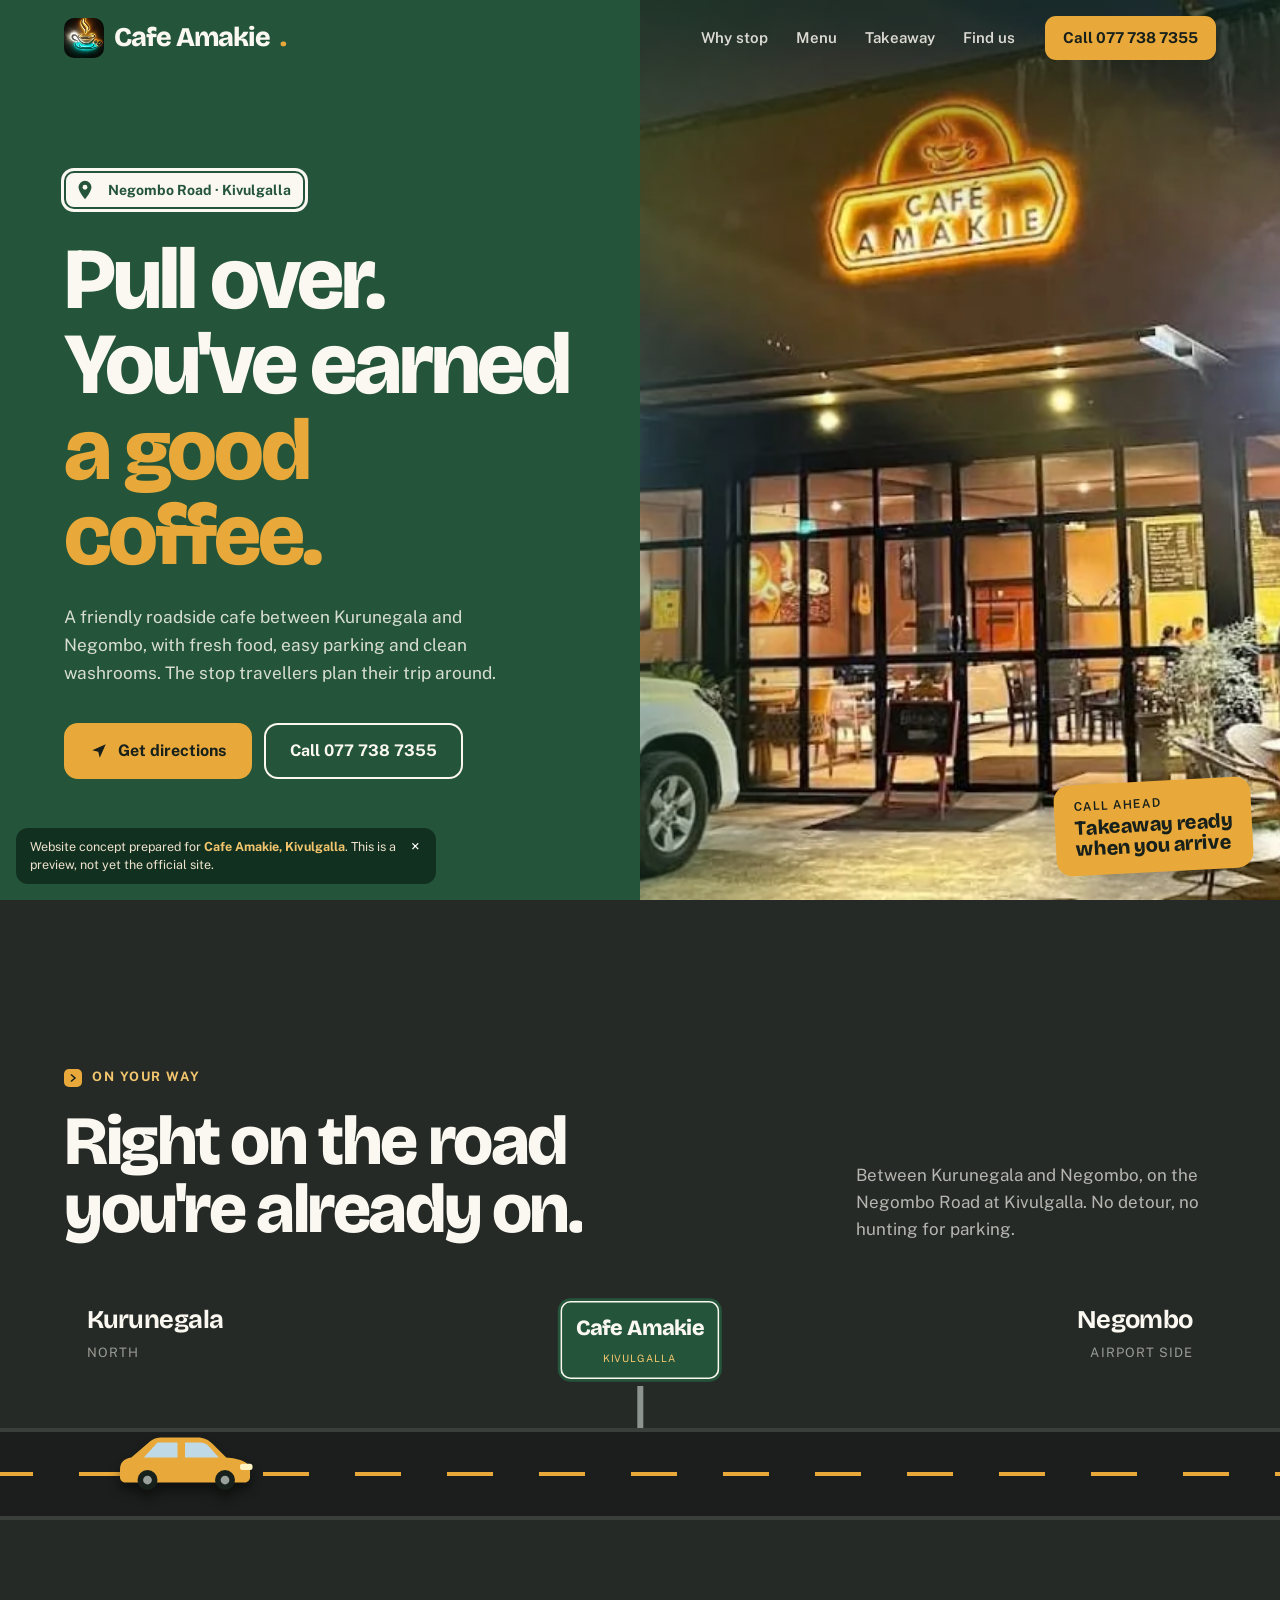
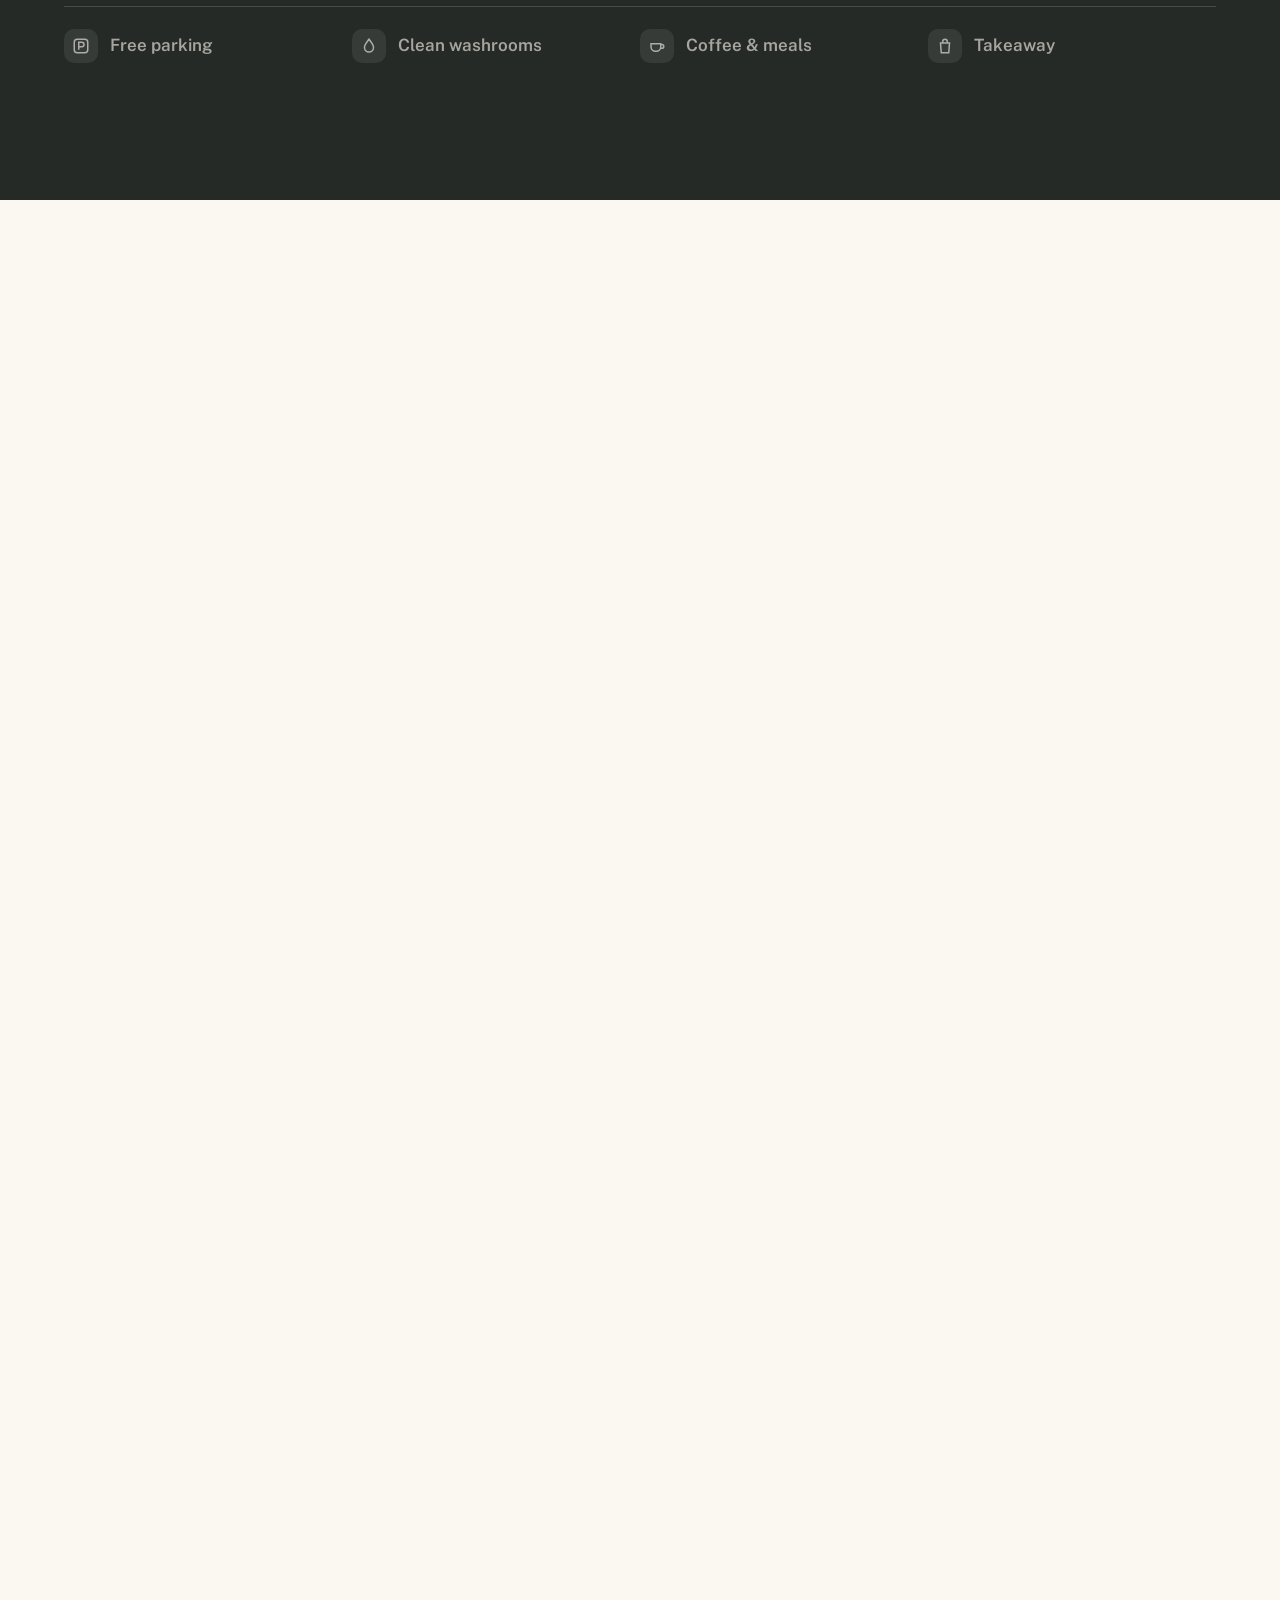
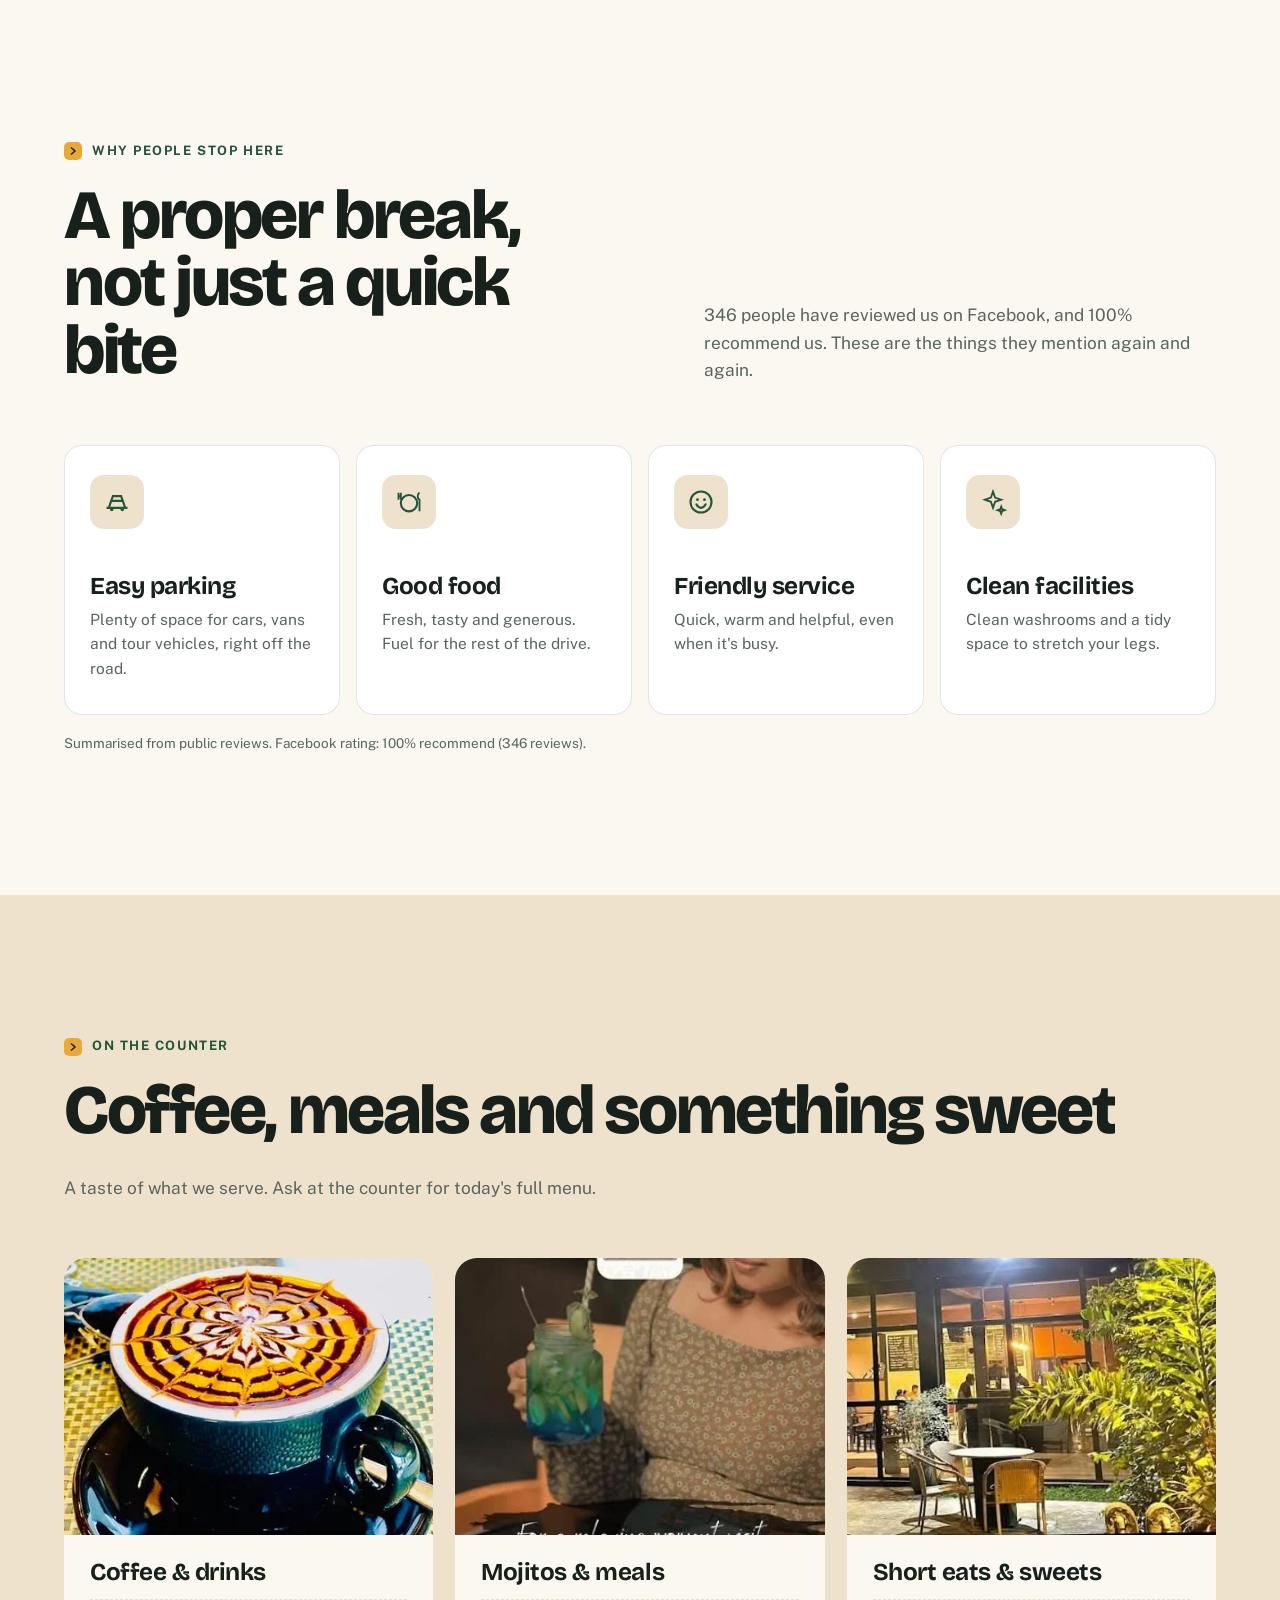
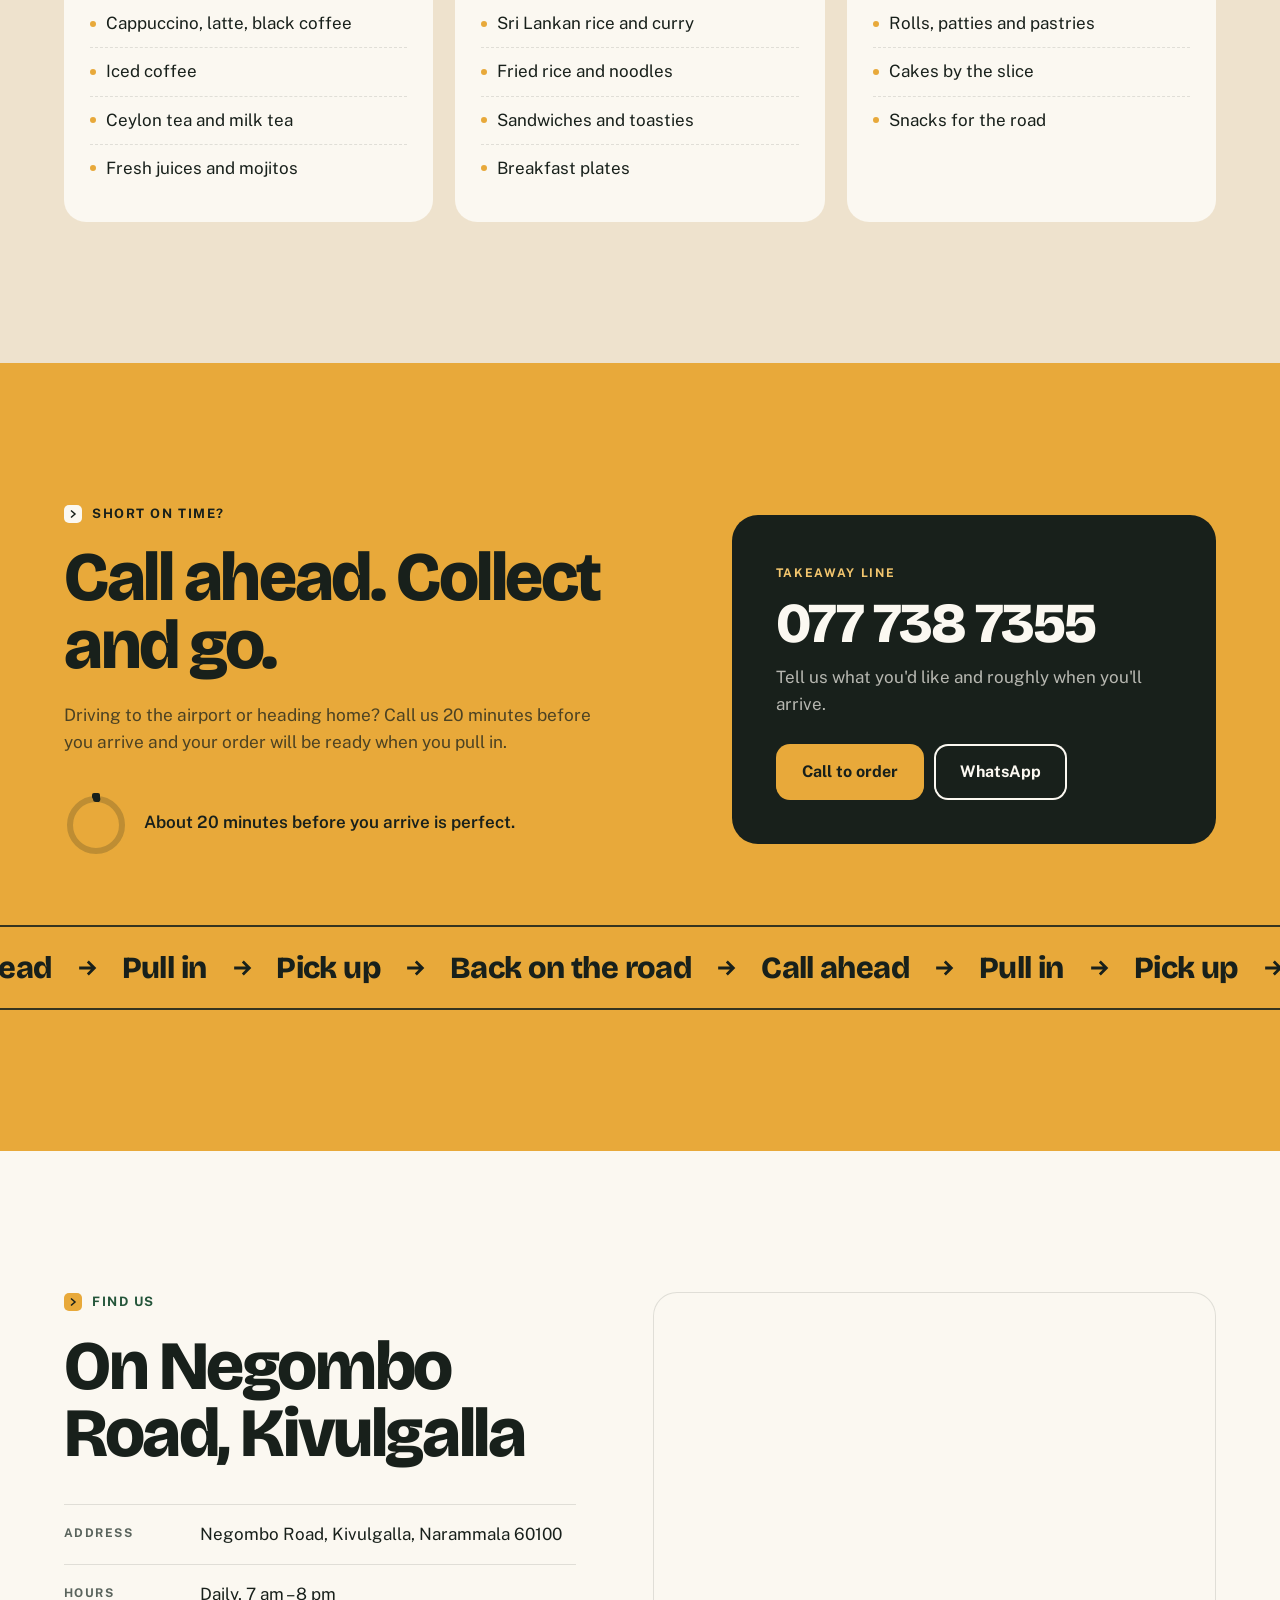
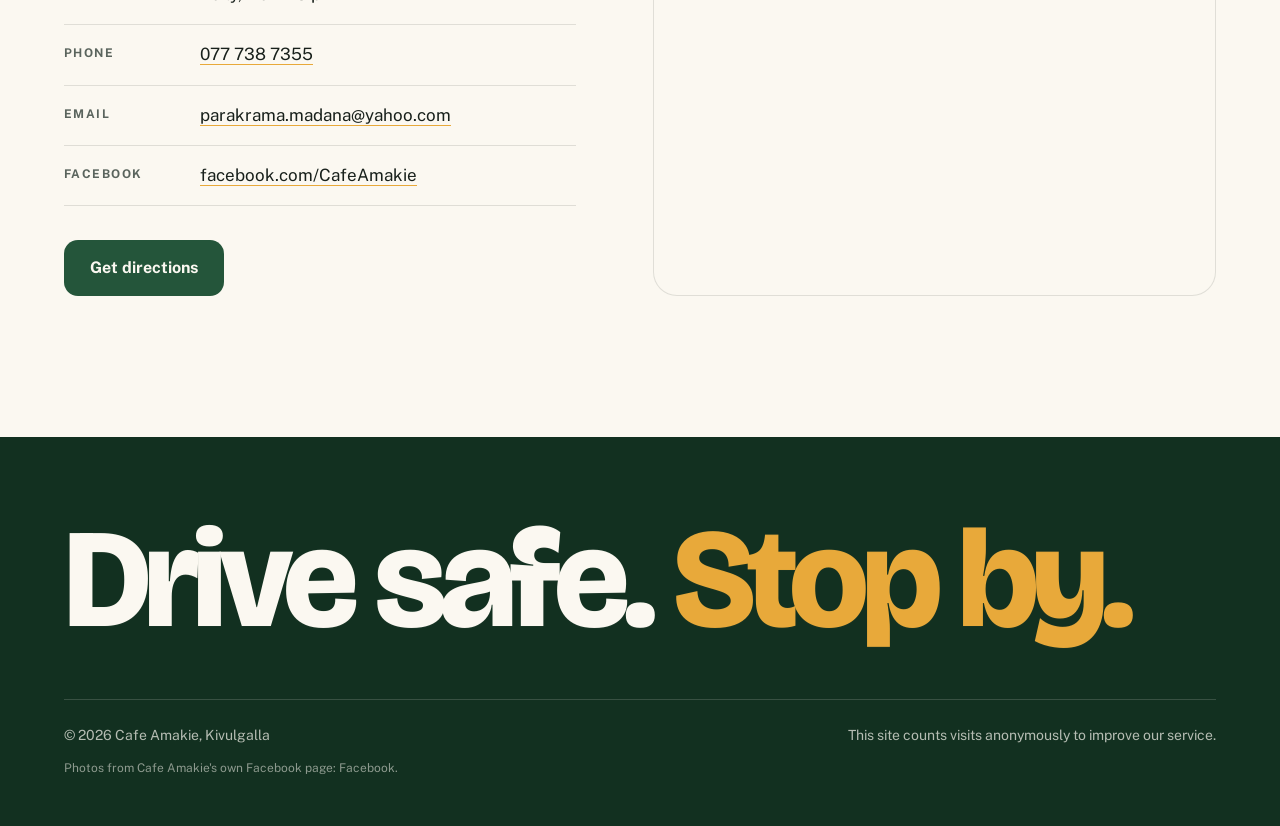
==== commit ea3311c3: "Update website previews" ====
--- a/cafe-amakie/index.html
+++ b/cafe-amakie/index.html
@@ -28,6 +28,7 @@
   "url":"https://jali-rk.github.io/previews/cafe-amakie/",
   "image":"https://jali-rk.github.io/previews/cafe-amakie/images/og.jpg",
   "telephone":"+94777387355",
+  "openingHoursSpecification":[{"@type":"OpeningHoursSpecification","dayOfWeek":["Monday","Tuesday","Wednesday","Thursday","Friday","Saturday","Sunday"],"opens":"07:00","closes":"20:00"}],
   "email":"parakrama.madana@yahoo.com",
   "address":{"@type":"PostalAddress","streetAddress":"Negombo Road, Kivulgalla","addressLocality":"Narammala","postalCode":"60100","addressRegion":"North Western Province","addressCountry":"LK"},
   "servesCuisine":["Coffee","Sri Lankan","Cafe food"],
@@ -87,7 +88,7 @@
 .hdr.is-scrolled{background:rgba(18,48,32,.9);backdrop-filter:blur(14px);padding:10px 0}
 .hdr-in{width:var(--wrap);margin-inline:auto;display:flex;align-items:center;gap:30px}
 .logo{font-family:var(--display);font-weight:800;font-size:27px;letter-spacing:-.04em;margin-right:auto;display:flex;align-items:center;gap:10px}
-.logo i{width:34px;height:34px;border-radius:9px;background:var(--turmeric);display:grid;place-items:center}
+.logo-mark{width:40px;height:40px;border-radius:10px;object-fit:cover;background:#000}
 .logo i svg{width:20px;height:20px}
 .logo span{color:var(--turmeric)}
 .nav{display:flex;gap:28px;font-weight:600;font-size:15px}
@@ -238,7 +239,7 @@
 
 <header class="hdr" data-header>
   <div class="hdr-in">
-    <a class="logo" href="#top"><i><svg viewBox="0 0 24 24" aria-hidden="true"><path d="M4 9h13v5a5 5 0 01-5 5H9a5 5 0 01-5-5z M17 10h1.5a2.5 2.5 0 010 5H17" fill="none" stroke="#18201B" stroke-width="2"/><path d="M8 3c0 2 2 2 2 4M12 3c0 2 2 2 2 4" fill="none" stroke="#18201B" stroke-width="1.6" stroke-linecap="round"/></svg></i>Cafe Amakie<span>.</span></a>
+    <a class="logo" href="#top"><img class="logo-mark" src="images/logo.webp" alt="" width="160" height="160">Cafe Amakie<span>.</span></a>
     <nav class="nav" aria-label="Main"><a href="#why">Why stop</a><a href="#menu">Menu</a><a href="#takeaway">Takeaway</a><a href="#visit">Find us</a></nav>
     <a class="btn" href="tel:+94777387355">Call 077 738 7355</a>
     <button class="burger" data-menu-toggle aria-expanded="false" aria-controls="menu-panel" aria-label="Open menu"><span></span><span></span></button>
@@ -262,7 +263,7 @@
       </div>
     </div>
     <div class="hero-img">
-      <img src="images/hero.webp" alt="Coffee and food on a cafe table" width="1200" height="1000" fetchpriority="high" data-reveal="zoom">
+      <img src="images/hero.webp" alt="Cafe Amakie at night, its neon sign glowing over the glass front and outdoor tables" width="1051" height="585" fetchpriority="high" data-reveal="zoom" style="object-position:38% 50%">
       <div class="hero-tag" data-reveal="scale" data-delay="1.1"><small>Call ahead</small>Takeaway ready<br>when you arrive</div>
     </div>
   </section>
@@ -297,7 +298,7 @@
     <div class="wrap">
       <div class="why-head">
         <div><p class="kicker" data-reveal="up">Why people stop here</p><h2 data-split="lines">A proper break, not just a quick bite</h2></div>
-        <p class="sub" data-reveal="up">These are the things guests mention again and again in their reviews.</p>
+        <p class="sub" data-reveal="up">346 people have reviewed us on Facebook, and 100% recommend us. These are the things they mention again and again.</p>
       </div>
       <div class="why" data-reveal-group>
         <article><div class="ic"><svg viewBox="0 0 24 24" aria-hidden="true"><path d="M3 17h18M5 17l2-6h10l2 6M7 11l1.5-4h7L17 11" fill="none" stroke="currentColor" stroke-width="1.8"/><circle cx="7.5" cy="18.5" r="1.5" fill="currentColor"/><circle cx="16.5" cy="18.5" r="1.5" fill="currentColor"/></svg></div><h3>Easy parking</h3><p>Plenty of space for cars, vans and tour vehicles, right off the road.</p></article>
@@ -305,7 +306,7 @@
         <article><div class="ic"><svg viewBox="0 0 24 24" aria-hidden="true"><circle cx="12" cy="12" r="9" fill="none" stroke="currentColor" stroke-width="1.8"/><path d="M8 14c1 2 2.5 3 4 3s3-1 4-3" fill="none" stroke="currentColor" stroke-width="1.8" stroke-linecap="round"/><circle cx="9" cy="10" r="1.2" fill="currentColor"/><circle cx="15" cy="10" r="1.2" fill="currentColor"/></svg></div><h3>Friendly service</h3><p>Quick, warm and helpful, even when it's busy.</p></article>
         <article><div class="ic"><svg viewBox="0 0 24 24" aria-hidden="true"><path d="M12 3l1.8 5.2L19 10l-5.2 1.8L12 17l-1.8-5.2L5 10l5.2-1.8z M19 16l.8 2.2L22 19l-2.2.8L19 22l-.8-2.2L16 19l2.2-.8z" fill="none" stroke="currentColor" stroke-width="1.6"/></svg></div><h3>Clean facilities</h3><p>Clean washrooms and a tidy space to stretch your legs.</p></article>
       </div>
-      <p class="why-src" data-reveal="fade">Summarised from public reviews.</p>
+      <p class="why-src" data-reveal="fade">Summarised from public reviews. Facebook rating: 100% recommend (346 reviews).</p>
     </div>
   </section>
 
@@ -316,9 +317,9 @@
         <p class="sub" data-reveal="up">A taste of what we serve. Ask at the counter for today's full menu.</p>
       </div>
       <div class="menu-cols">
-        <article class="mcard" data-reveal="up"><div class="frame"><img src="images/m1.webp" alt="A cappuccino" loading="lazy" width="900" height="675"></div><div class="body"><h3>Coffee &amp; drinks</h3><ul><li>Cappuccino, latte, black coffee</li><li>Iced coffee</li><li>Ceylon tea and milk tea</li><li>Fresh juices</li></ul></div></article>
-        <article class="mcard" data-reveal="up" data-delay=".1"><div class="frame"><img src="images/m2.webp" alt="Sri Lankan meal" loading="lazy" width="900" height="675"></div><div class="body"><h3>Meals</h3><ul><li>Sri Lankan rice and curry</li><li>Fried rice and noodles</li><li>Sandwiches and toasties</li><li>Breakfast plates</li></ul></div></article>
-        <article class="mcard" data-reveal="up" data-delay=".2"><div class="frame"><img src="images/m3.webp" alt="Short eats and snacks" loading="lazy" width="900" height="675"></div><div class="body"><h3>Short eats &amp; sweets</h3><ul><li>Rolls, patties and pastries</li><li>Cakes by the slice</li><li>Snacks for the road</li></ul></div></article>
+        <article class="mcard" data-reveal="up"><div class="frame"><img src="images/m1.webp" alt="A cappuccino with chocolate latte art at Cafe Amakie" loading="lazy" width="414" height="414"></div><div class="body"><h3>Coffee &amp; drinks</h3><ul><li>Cappuccino, latte, black coffee</li><li>Iced coffee</li><li>Ceylon tea and milk tea</li><li>Fresh juices and mojitos</li></ul></div></article>
+        <article class="mcard" data-reveal="up" data-delay=".1"><div class="frame"><img src="images/m2.webp" alt="A mint mojito at Cafe Amakie" loading="lazy" width="414" height="257"></div><div class="body"><h3>Mojitos &amp; meals</h3><ul><li>Sri Lankan rice and curry</li><li>Fried rice and noodles</li><li>Sandwiches and toasties</li><li>Breakfast plates</li></ul></div></article>
+        <article class="mcard" data-reveal="up" data-delay=".2"><div class="frame"><img src="images/m3.webp" alt="Outdoor tables in front of Cafe Amakie in the evening" loading="lazy" width="610" height="339"></div><div class="body"><h3>Short eats &amp; sweets</h3><ul><li>Rolls, patties and pastries</li><li>Cakes by the slice</li><li>Snacks for the road</li></ul></div></article>
       </div>
     </div>
   </section>
@@ -353,6 +354,7 @@
         <h2 data-split="lines">On Negombo Road, Kivulgalla</h2>
         <dl data-reveal-group>
           <div><dt>Address</dt><dd>Negombo Road, Kivulgalla, Narammala 60100</dd></div>
+          <div><dt>Hours</dt><dd>Daily, 7 am – 8 pm</dd></div>
           <div><dt>Phone</dt><dd><a href="tel:+94777387355">077 738 7355</a></dd></div>
           <div><dt>Email</dt><dd><a href="mailto:parakrama.madana@yahoo.com">parakrama.madana@yahoo.com</a></dd></div>
           <div><dt>Facebook</dt><dd><a href="https://www.facebook.com/CafeAmakie/" target="_blank" rel="noopener">facebook.com/CafeAmakie</a></dd></div>
@@ -370,7 +372,7 @@
     <div class="row">
       <span>© <span id="yr"></span> Cafe Amakie, Kivulgalla</span>
       <span>This site counts visits anonymously to improve our service.</span>
-      <!--CREDITS--><details class="photo-credits" style="width:100%;font-size:12px;opacity:.75"><summary style="cursor:pointer">Photo credits</summary><ul style="list-style:none;margin-top:6px;line-height:1.6"><li><a href="https://commons.wikimedia.org/wiki/File:Cappuccino_and_cookie.jpg" target="_blank" rel="noopener">Cappuccino and cookie.jpg</a> by TricksterWildcat (CC BY-SA 4.0)</li><li><a href="https://commons.wikimedia.org/wiki/File:Cappuccino_at_ARS_Cafe.jpg" target="_blank" rel="noopener">Cappuccino at ARS Cafe.jpg</a> by Robert Smith (CC BY 4.0)</li><li><a href="https://commons.wikimedia.org/wiki/File:Lamprais_(Sri_Lankan_cuisine).jpg" target="_blank" rel="noopener">Lamprais (Sri Lankan cuisine).jpg</a> by AntanO (CC BY-SA 4.0)</li><li><a href="https://commons.wikimedia.org/wiki/File:Sri_Lankan_Food.jpg" target="_blank" rel="noopener">Sri Lankan Food.jpg</a> by Dennis Sylvester Hurd (CC0)</li></ul></details><!--/CREDITS-->
+      <!--CREDITS--><span class="photo-credits" style="width:100%;font-size:12px;opacity:.75">Photos from Cafe Amakie&#x27;s own Facebook page: <a href="https://www.facebook.com/CafeAmakie/" target="_blank" rel="noopener">Facebook</a>.</span><!--/CREDITS-->
     </div>
   </div>
 </footer>
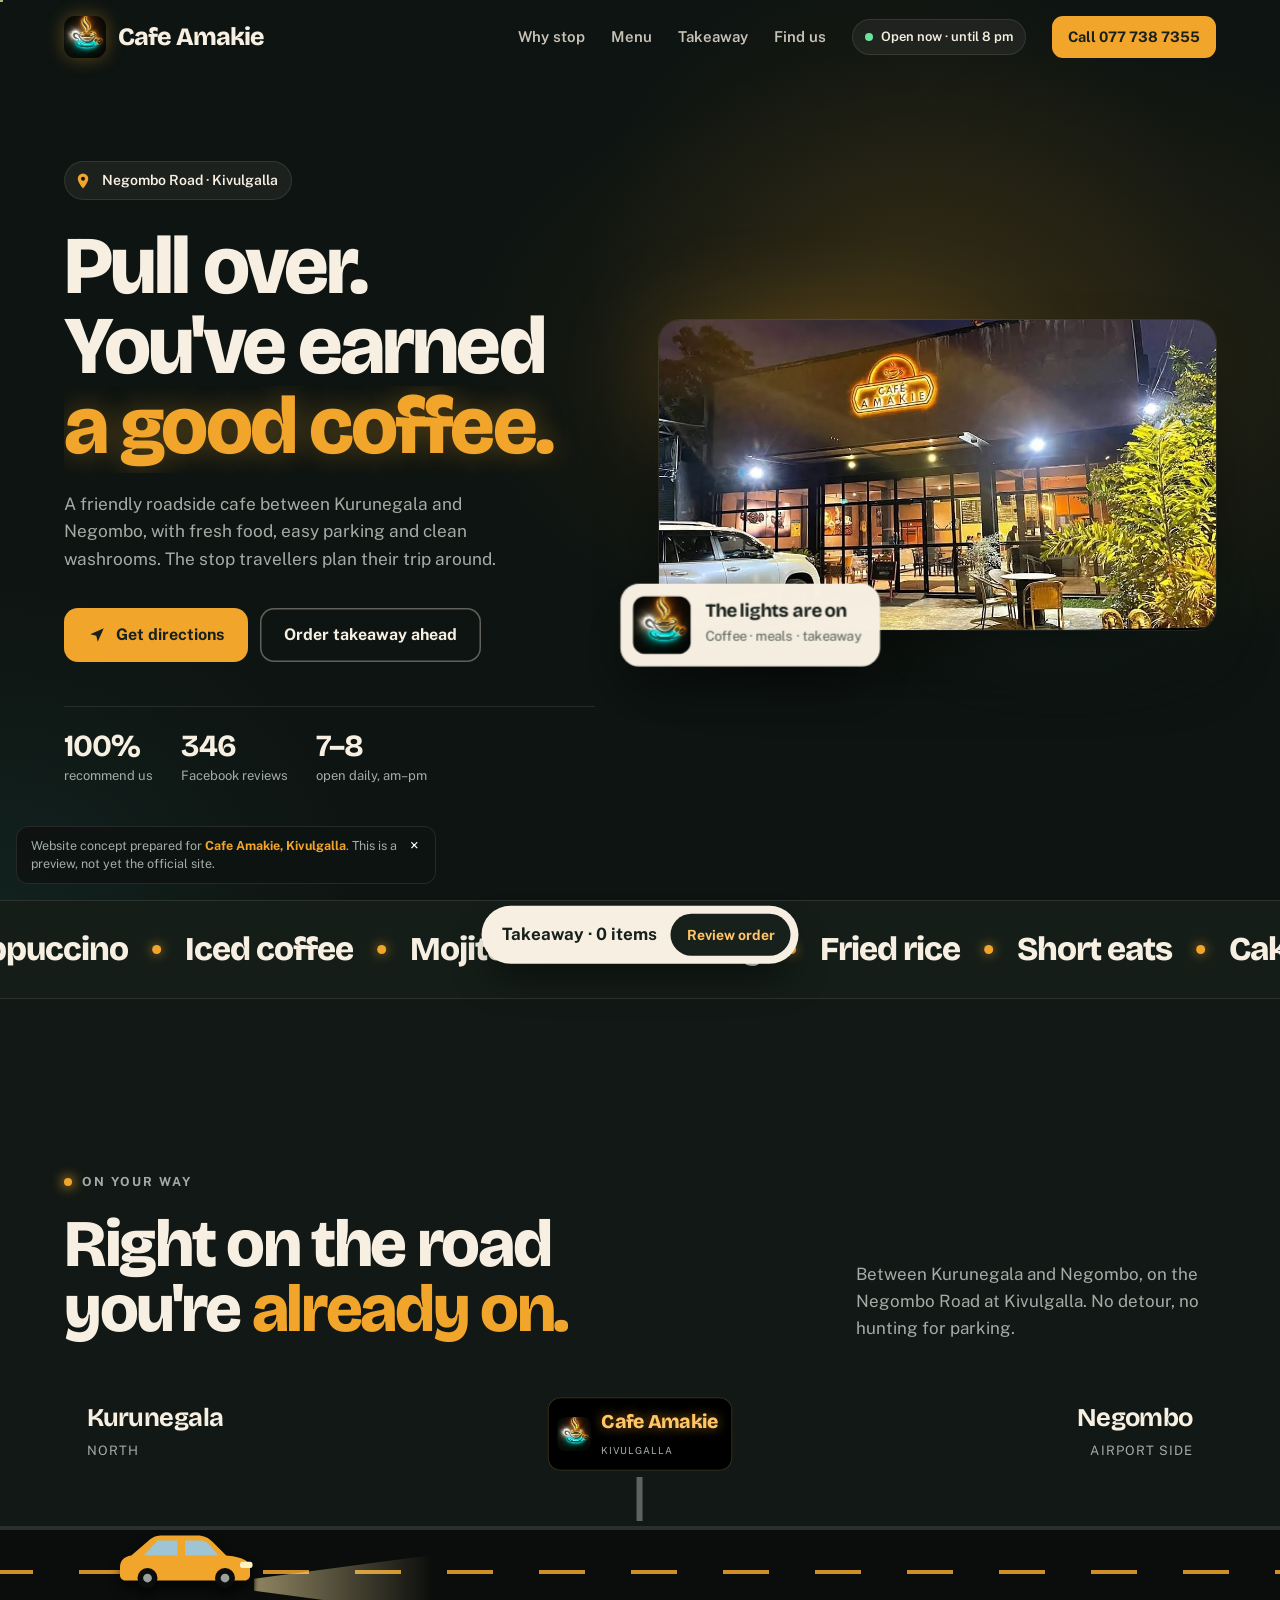
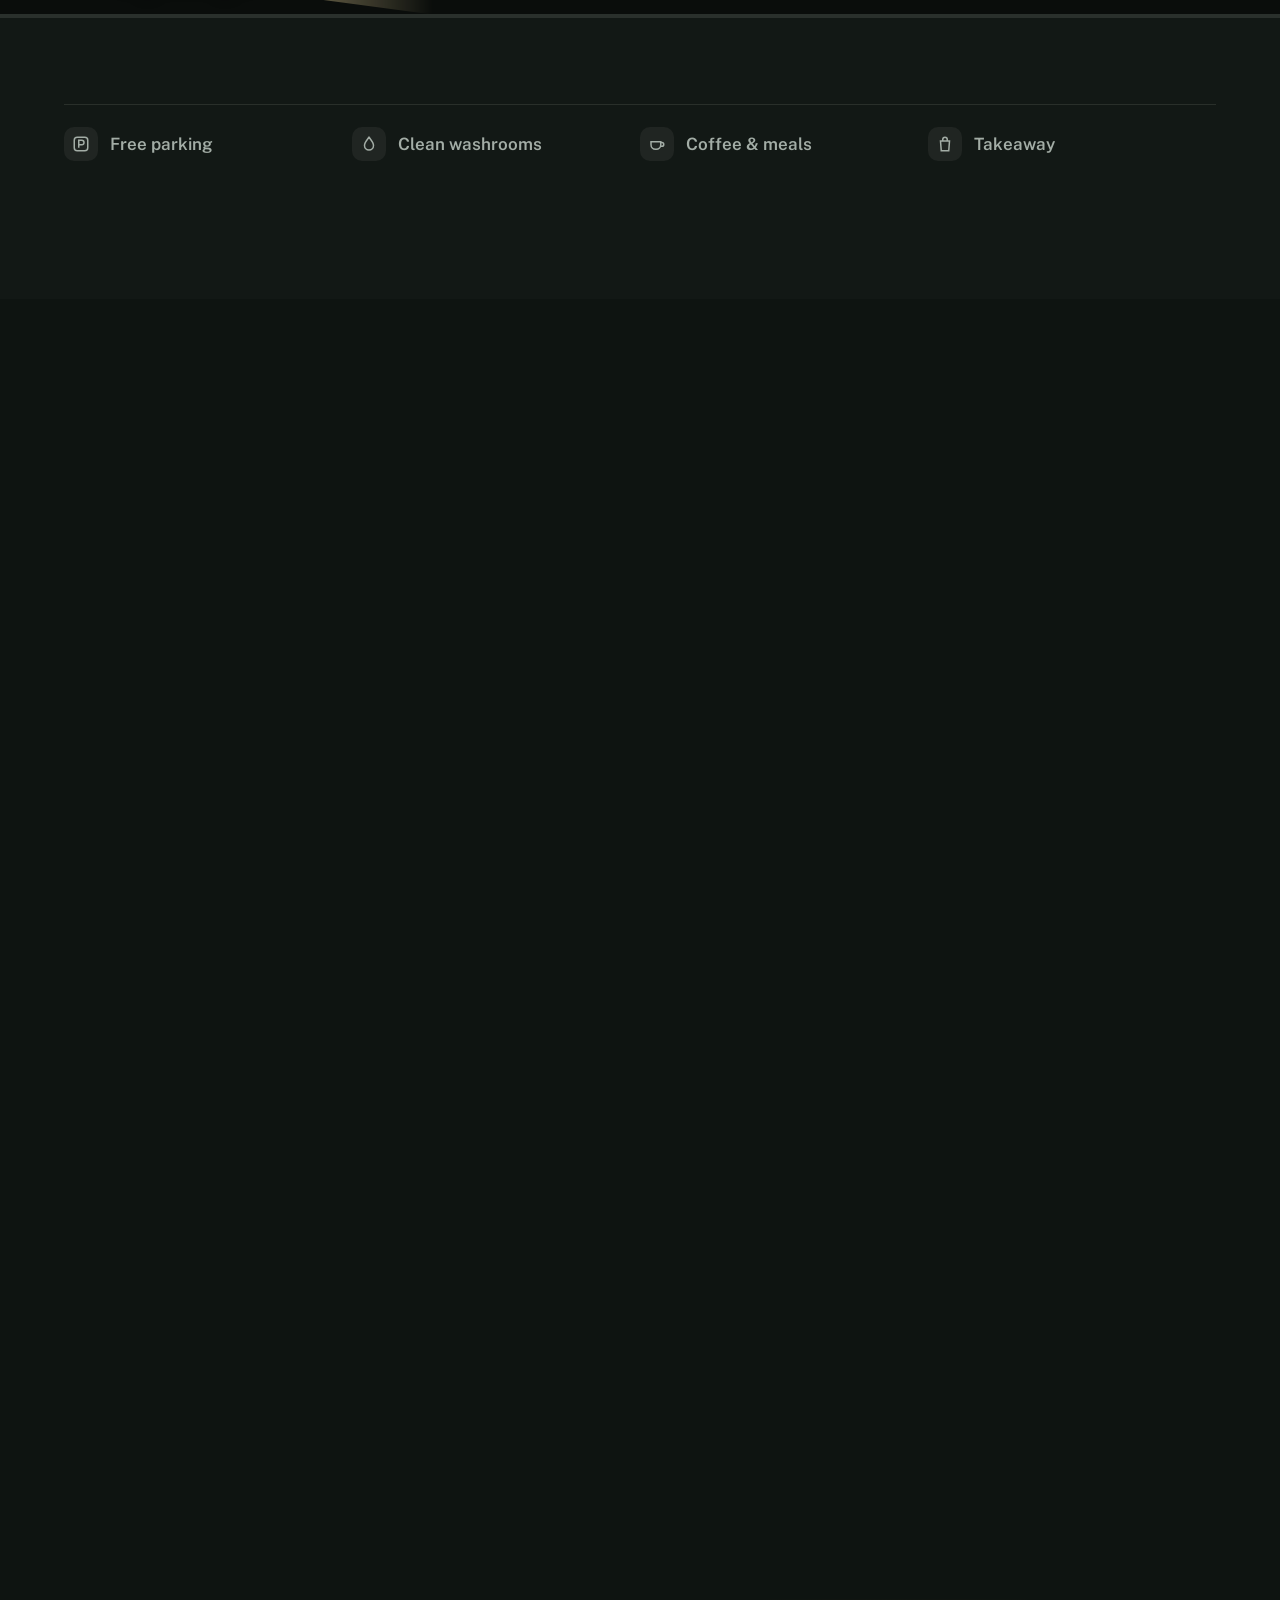
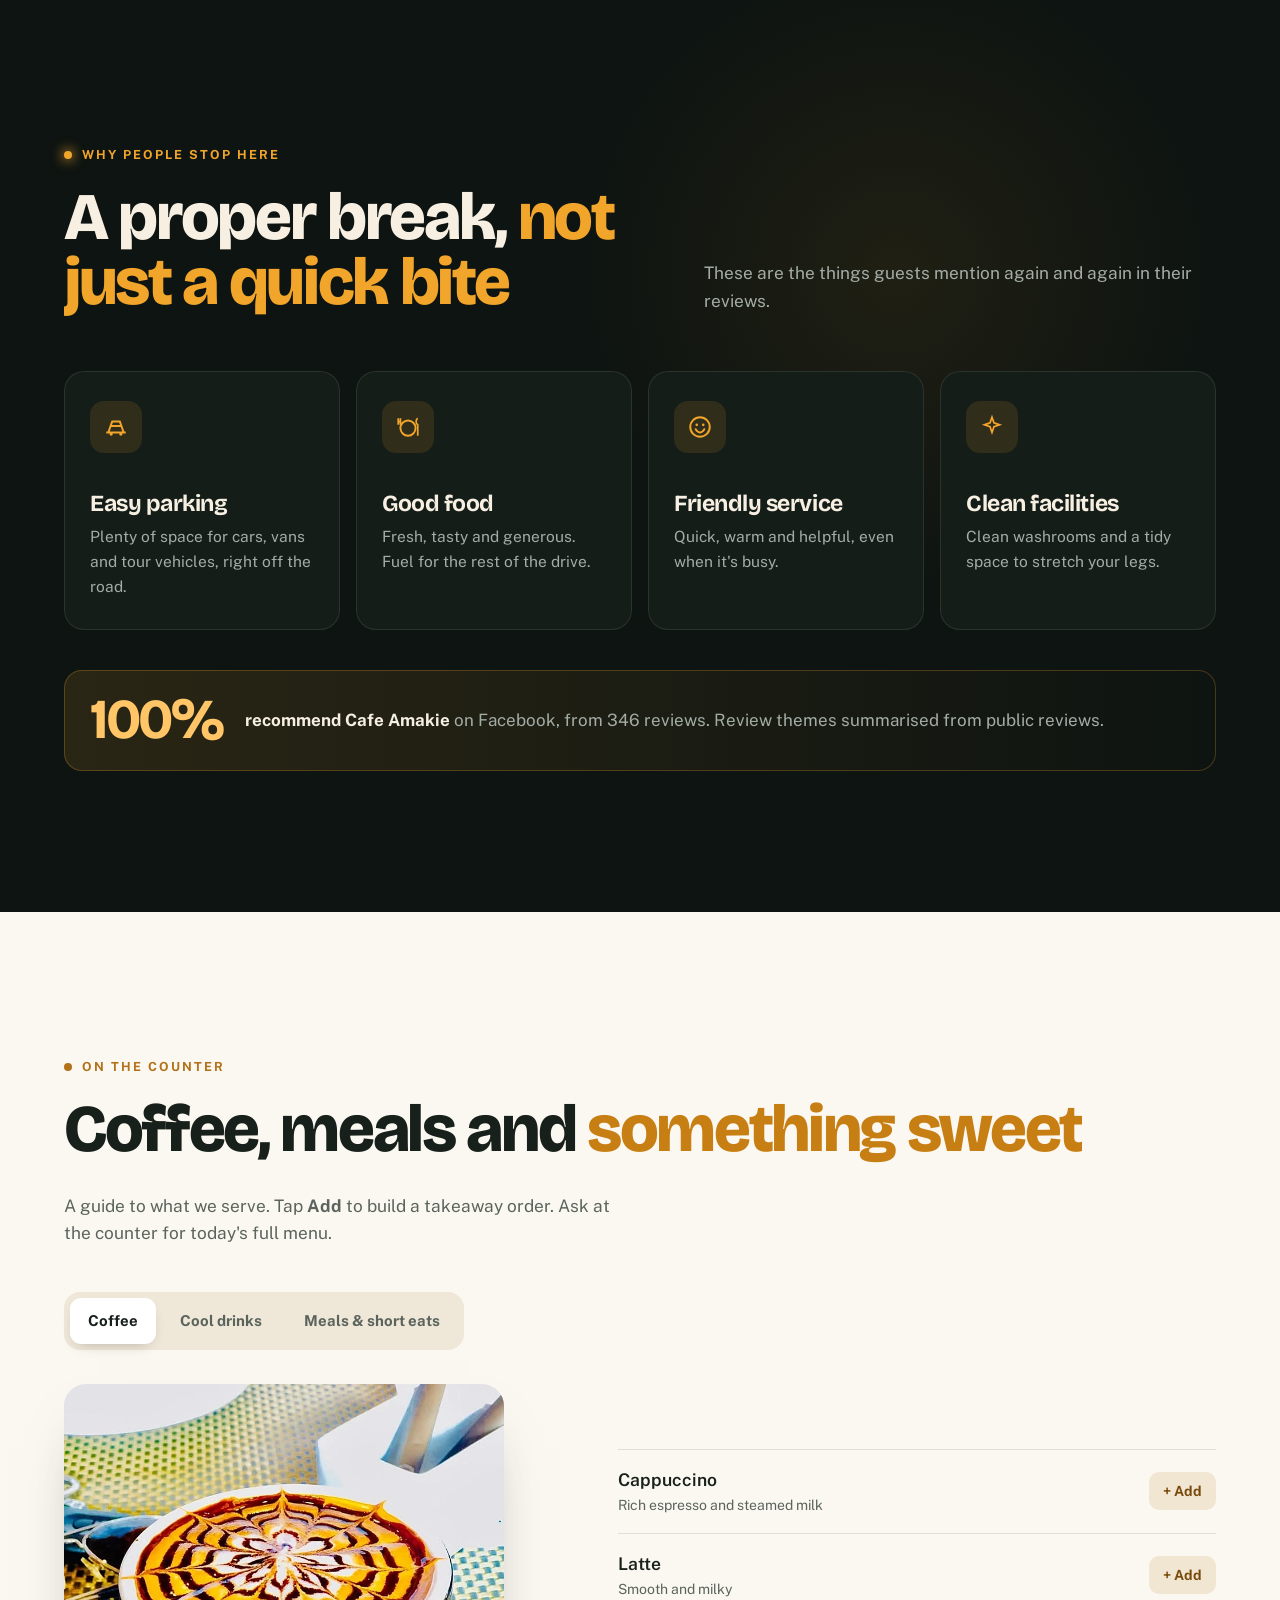
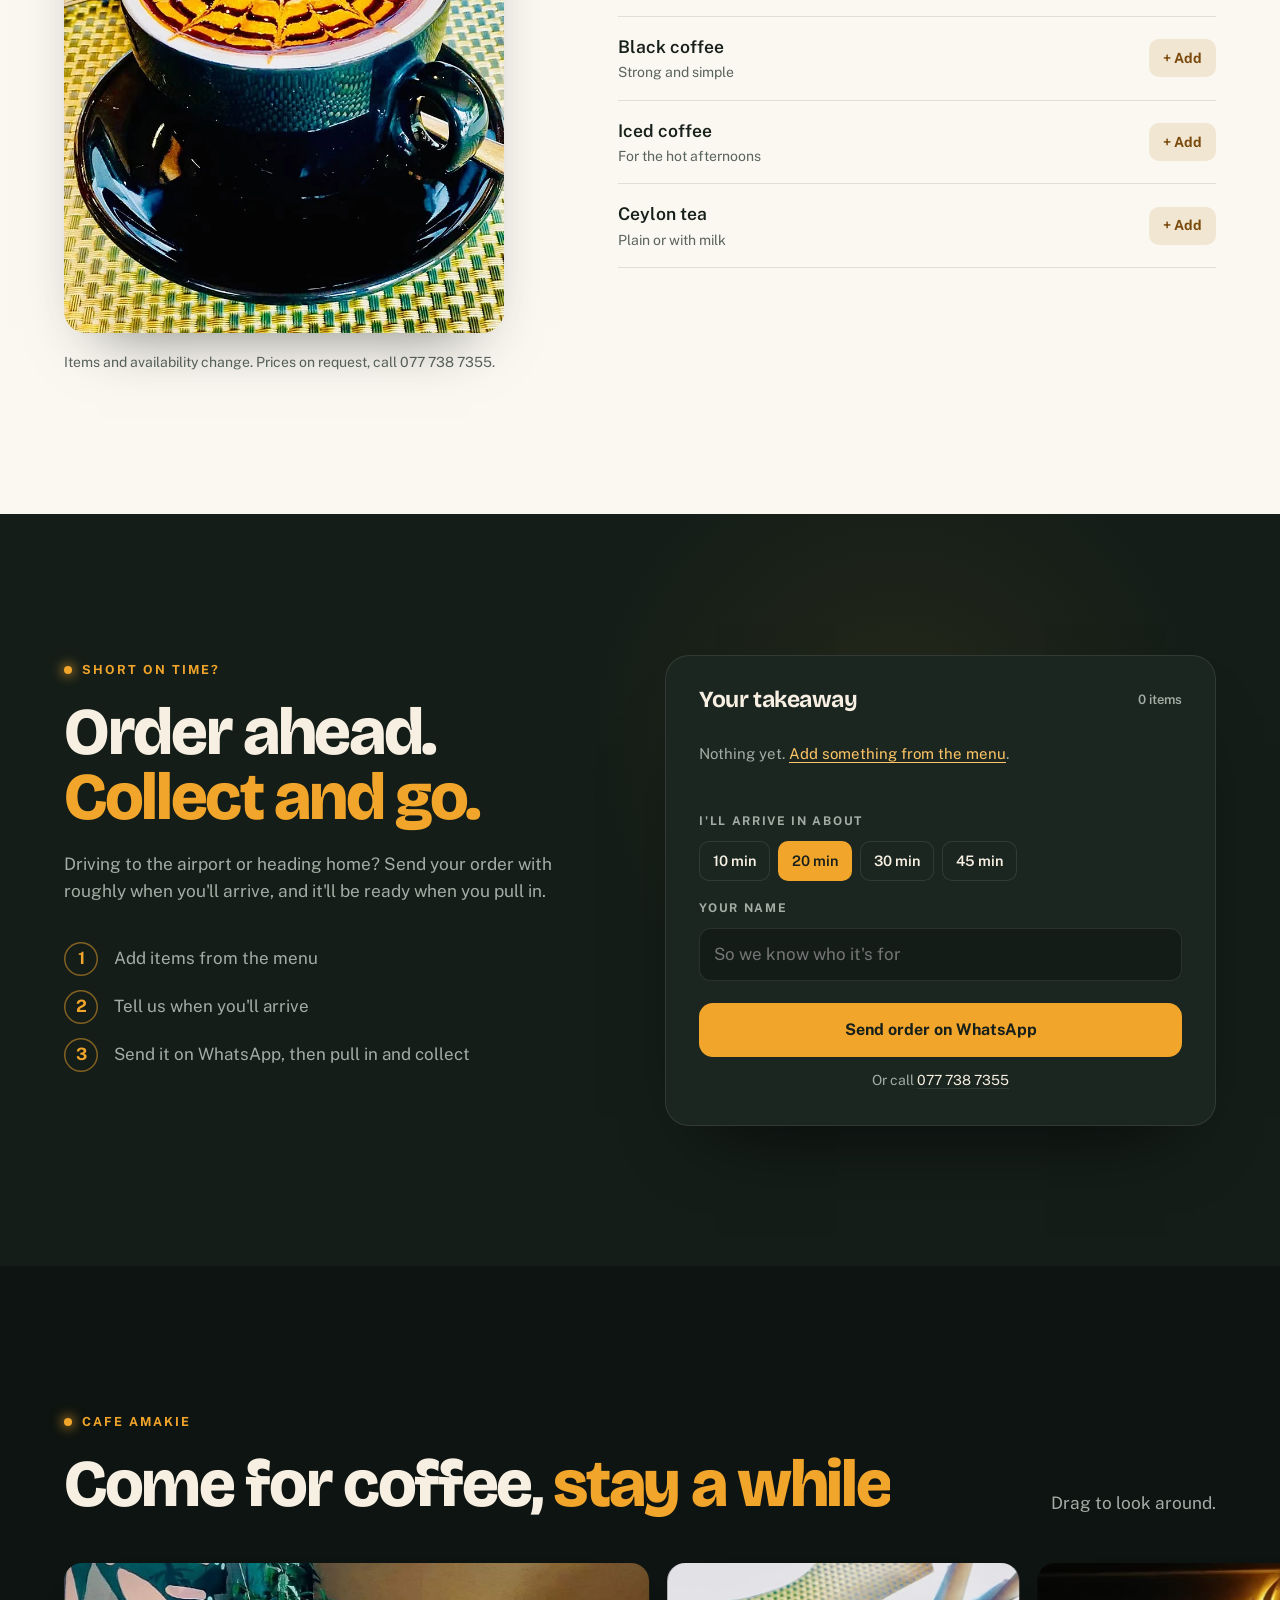
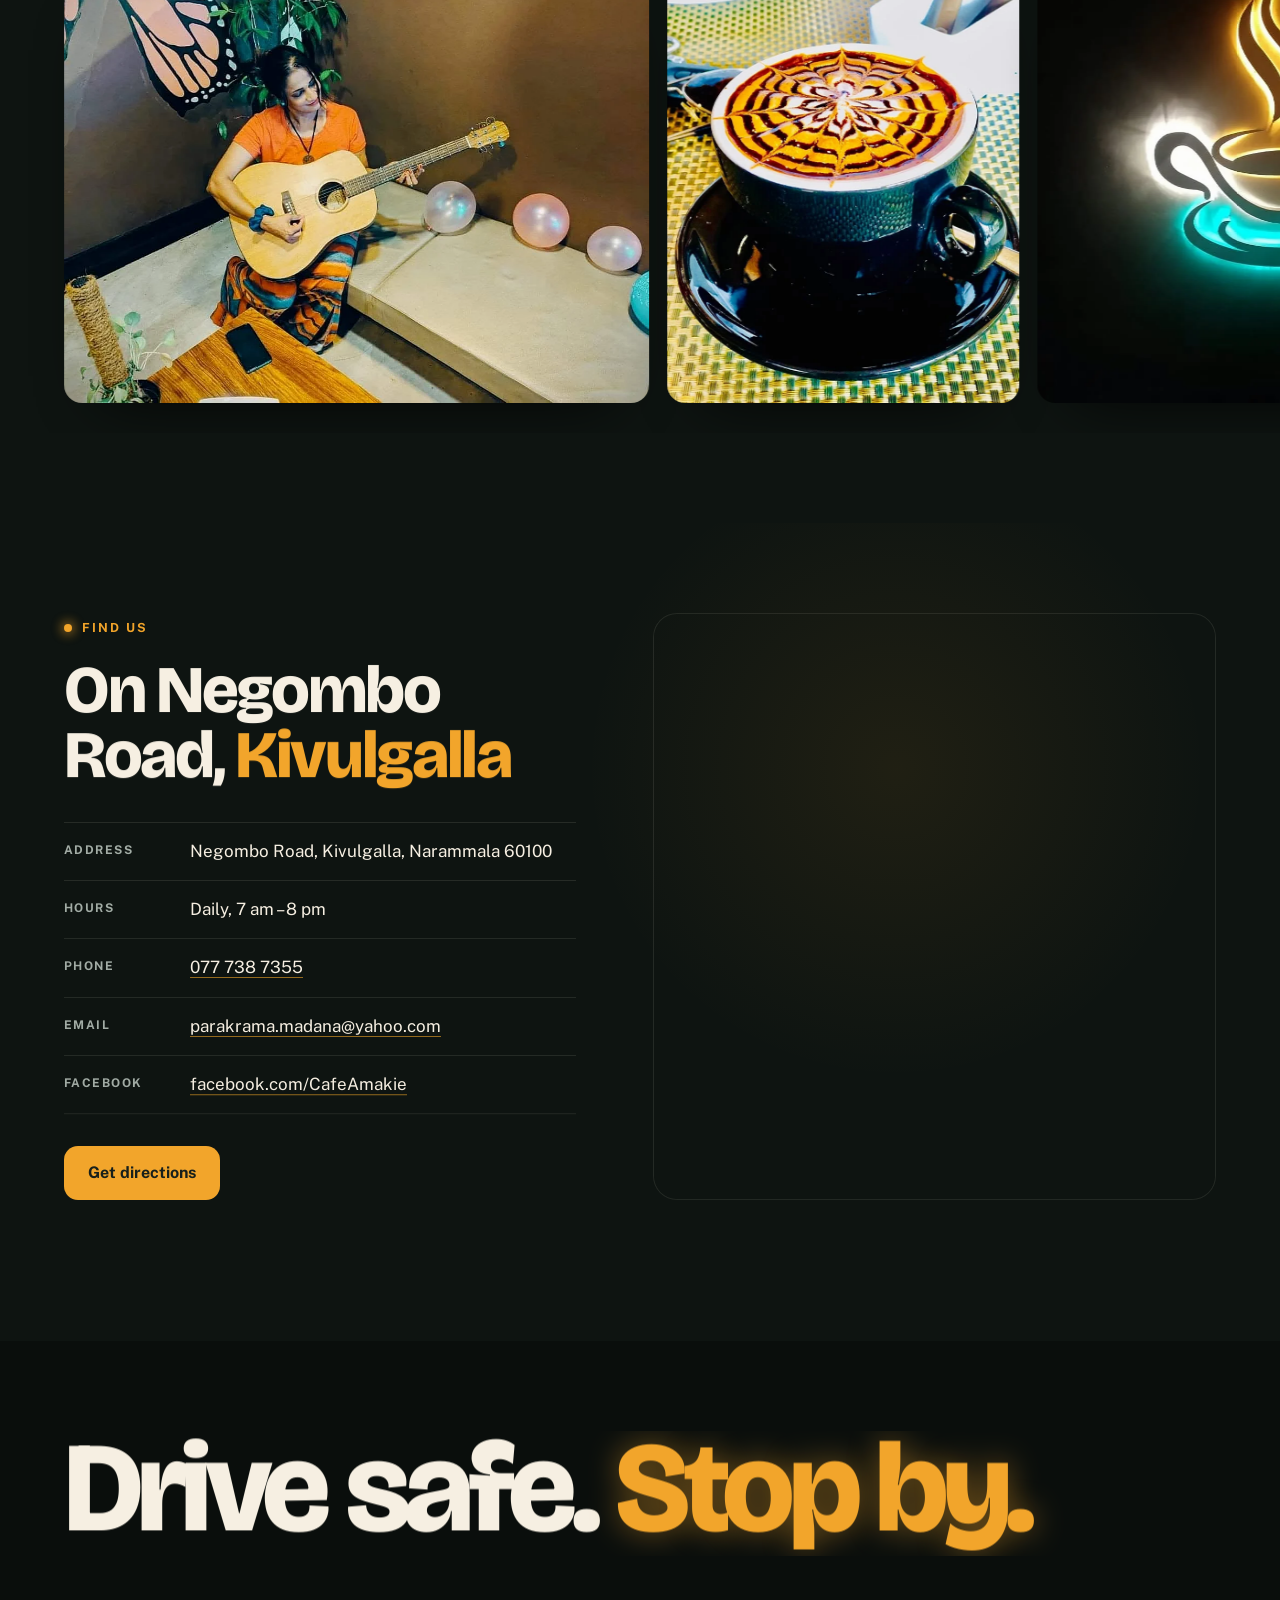
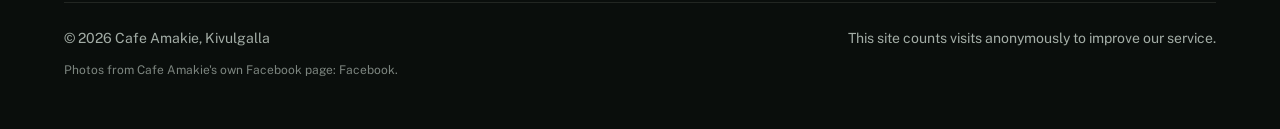
==== commit 9614c6da: "Update website previews" ====
--- a/cafe-amakie/index.html
+++ b/cafe-amakie/index.html
@@ -50,187 +50,249 @@
 <link href="https://fonts.googleapis.com/css2?family=Bricolage+Grotesque:opsz,wght@12..96,500..800&family=Public+Sans:wght@400;500;600;700&display=swap" rel="stylesheet">
 <style>
 :root{
-  --leaf:#24553A; --leaf-2:#1A412C; --leaf-3:#123020; --turmeric:#E8A93A; --turmeric-2:#F3C66E; --kraft:#EEE2CD; --paper:#FBF8F1;
-  --ink:#18201B; --mute:#5A645D; --road:#262A27; --line:rgba(24,32,27,.12); --line-l:rgba(251,248,241,.16);
+  --night:#0E1411; --night-2:#141D18; --night-3:#1B2620; --forest:#1F4A33; --forest-2:#24553A;
+  --amber:#F2A52B; --amber-2:#FFC566; --cyan:#3FD3CF; --cream:#F6EFE2; --paper:#FBF8F1; --ink:#18201B; --mute:#A3ADA6; --mute-d:#5A645D;
+  --line:rgba(246,239,226,.1); --line-d:rgba(24,32,27,.12);
   --display:"Bricolage Grotesque",system-ui,sans-serif; --body:"Public Sans",system-ui,sans-serif;
-  --wrap:min(1240px,90vw); --r:18px; --ease:cubic-bezier(.2,.7,.2,1);
+  --wrap:min(1240px,90vw); --ease:cubic-bezier(.2,.7,.2,1);
 }
 *{box-sizing:border-box;margin:0;padding:0}
-body{font-family:var(--body);color:var(--ink);background:var(--paper);font-size:17px;line-height:1.6;-webkit-font-smoothing:antialiased;overflow-x:clip}
+body{font-family:var(--body);color:var(--cream);background:var(--night);font-size:17px;line-height:1.6;-webkit-font-smoothing:antialiased;overflow-x:clip}
 img{max-width:100%;display:block}
 a{color:inherit;text-decoration:none}
-button{font:inherit;color:inherit;background:none;border:0;cursor:pointer}
-:focus-visible{outline:3px solid var(--turmeric);outline-offset:3px;border-radius:6px}
+button,input{font:inherit;color:inherit}
+button{background:none;border:0;cursor:pointer}
+:focus-visible{outline:2px solid var(--amber);outline-offset:3px;border-radius:6px}
 .wrap{width:var(--wrap);margin-inline:auto}
 h1,h2,h3{font-family:var(--display);font-weight:800;letter-spacing:-.035em;line-height:.98}
-h2{font-size:clamp(40px,5.4vw,78px)}
-h3{font-size:clamp(22px,1.9vw,27px);letter-spacing:-.02em;font-weight:700}
-.kicker{display:inline-flex;align-items:center;gap:10px;font-size:13px;font-weight:700;letter-spacing:.12em;text-transform:uppercase;color:var(--leaf);margin-bottom:20px}
-.kicker::before{content:"";width:18px;height:18px;border-radius:5px;background:var(--turmeric) url("data:image/svg+xml,%3Csvg xmlns='http://www.w3.org/2000/svg' viewBox='0 0 24 24'%3E%3Cpath d='M8 5l8 7-8 7' fill='none' stroke='%2318201B' stroke-width='3'/%3E%3C/svg%3E") center/12px no-repeat}
+h2{font-size:clamp(40px,5.2vw,76px)}
+h2 em{font-style:normal;color:var(--amber)}
+h3{font-size:clamp(21px,1.8vw,26px);letter-spacing:-.02em;font-weight:700}
+.kicker{display:inline-flex;align-items:center;gap:10px;font-size:12.5px;font-weight:700;letter-spacing:.16em;text-transform:uppercase;color:var(--amber);margin-bottom:20px}
+.kicker::before{content:"";width:8px;height:8px;border-radius:50%;background:var(--amber);box-shadow:0 0 12px 2px rgba(242,165,43,.7)}
 .sub{font-size:clamp(17px,1.35vw,19px);color:var(--mute);max-width:50ch}
 .pad{padding:clamp(96px,11vw,150px) 0}
-
-.btn{display:inline-flex;align-items:center;gap:10px;height:56px;padding:0 26px;border-radius:14px;background:var(--turmeric);color:var(--ink);font-weight:700;font-size:16px;transition:background .3s,transform .3s var(--ease),box-shadow .3s}
-.btn:hover{background:var(--turmeric-2);box-shadow:0 14px 30px -14px rgba(232,169,58,.9)}
+/* soft spotlight that follows the pointer on dark sections */
+.spot{position:relative;isolation:isolate}
+.spot::before{content:"";position:absolute;inset:0;z-index:-1;pointer-events:none;background:radial-gradient(520px circle at var(--mx,70%) var(--my,30%),rgba(242,165,43,.08),transparent 60%);transition:background .2s}
+
+.btn{display:inline-flex;align-items:center;justify-content:center;gap:10px;height:54px;padding:0 24px;border-radius:14px;background:var(--amber);color:var(--ink);font-weight:700;font-size:16px;transition:background .3s,box-shadow .3s,transform .3s var(--ease)}
+.btn:hover{background:var(--amber-2);box-shadow:0 0 0 6px rgba(242,165,43,.15),0 0 40px rgba(242,165,43,.45)}
 .btn svg{width:18px;height:18px}
-.btn.alt{background:transparent;color:inherit;box-shadow:inset 0 0 0 2px currentColor}
-.btn.alt:hover{background:rgba(255,255,255,.08)}
-.btn.green{background:var(--leaf);color:var(--paper)}
-.btn.green:hover{background:var(--leaf-2);box-shadow:0 14px 30px -14px rgba(36,85,58,.8)}
-
-.concept{position:fixed;left:16px;bottom:16px;z-index:150;max-width:min(420px,calc(100vw - 130px));background:var(--leaf-3);color:var(--kraft);font-size:12.5px;line-height:1.45;padding:10px 38px 10px 14px;border-radius:12px}
-.concept strong{color:var(--turmeric-2)}
+.btn.ghost{background:transparent;color:var(--cream);box-shadow:inset 0 0 0 1.5px rgba(246,239,226,.35)}
+.btn.ghost:hover{background:rgba(246,239,226,.06);box-shadow:inset 0 0 0 1.5px var(--cream)}
+.btn.sm{height:42px;padding:0 16px;font-size:14.5px;border-radius:11px}
+
+.concept{position:fixed;left:16px;bottom:16px;z-index:150;max-width:min(420px,calc(100vw - 130px));background:rgba(14,20,17,.94);border:1px solid var(--line);color:var(--mute);font-size:12.5px;line-height:1.45;padding:10px 38px 10px 14px;border-radius:12px}
+.concept strong{color:var(--amber)}
 .concept button{position:absolute;right:8px;top:6px;width:26px;height:26px;color:#fff;font-size:16px}
-.progress{background:var(--turmeric)}
+.progress{background:linear-gradient(90deg,var(--amber),var(--cyan))}
 
 /* header */
-.hdr{position:fixed;inset:0 0 auto;z-index:100;padding:16px 0;color:var(--paper)}
-.hdr.is-scrolled{background:rgba(18,48,32,.9);backdrop-filter:blur(14px);padding:10px 0}
-.hdr-in{width:var(--wrap);margin-inline:auto;display:flex;align-items:center;gap:30px}
-.logo{font-family:var(--display);font-weight:800;font-size:27px;letter-spacing:-.04em;margin-right:auto;display:flex;align-items:center;gap:10px}
-.logo-mark{width:40px;height:40px;border-radius:10px;object-fit:cover;background:#000}
-.logo i svg{width:20px;height:20px}
-.logo span{color:var(--turmeric)}
-.nav{display:flex;gap:28px;font-weight:600;font-size:15px}
-.nav a{opacity:.85;position:relative}
-.nav a::after{content:"";position:absolute;left:0;right:0;bottom:-6px;height:2px;background:var(--turmeric);transform:scaleX(0);transition:transform .4s var(--ease);transform-origin:left}
-.nav a:hover{opacity:1}.nav a:hover::after{transform:scaleX(1)}
-.hdr .btn{height:44px;padding:0 18px;font-size:15px;border-radius:11px}
-.burger{display:none;width:46px;height:46px;border-radius:12px;background:var(--turmeric);color:var(--ink);position:relative}
+.hdr{position:fixed;inset:0 0 auto;z-index:100;padding:16px 0}
+.hdr.is-scrolled{background:rgba(14,20,17,.82);backdrop-filter:blur(14px) saturate(1.3);padding:10px 0;box-shadow:0 1px 0 var(--line)}
+.hdr-in{width:var(--wrap);margin-inline:auto;display:flex;align-items:center;gap:26px}
+.logo{display:flex;align-items:center;gap:12px;font-family:var(--display);font-weight:800;font-size:25px;letter-spacing:-.04em;margin-right:auto}
+.logo img{width:42px;height:42px;border-radius:11px;background:#000;box-shadow:0 0 18px rgba(242,165,43,.35)}
+.nav{display:flex;gap:26px;font-weight:600;font-size:15px}
+.nav a{opacity:.8;transition:opacity .3s,color .3s}
+.nav a:hover{opacity:1;color:var(--amber-2)}
+.status{display:inline-flex;align-items:center;gap:8px;font-size:13px;font-weight:600;padding:8px 13px;border-radius:999px;background:rgba(246,239,226,.06);box-shadow:inset 0 0 0 1px var(--line);white-space:nowrap}
+.status i{width:8px;height:8px;border-radius:50%;background:#E36B5B}
+.status.open i{background:#6BE39A;box-shadow:0 0 0 0 rgba(107,227,154,.6);animation:pulse 2.2s infinite}
+@keyframes pulse{70%{box-shadow:0 0 0 8px rgba(107,227,154,0)}100%{box-shadow:0 0 0 0 rgba(107,227,154,0)}}
+.burger{display:none;width:46px;height:46px;border-radius:12px;background:var(--amber);color:var(--ink);position:relative}
 .burger span{position:absolute;left:13px;right:13px;height:2.5px;border-radius:2px;background:currentColor;transition:transform .4s var(--ease),top .4s var(--ease)}
 .burger span:first-child{top:17px}.burger span:last-child{top:26px}
 .menu-open .burger span:first-child{top:21.5px;transform:rotate(45deg)}
 .menu-open .burger span:last-child{top:21.5px;transform:rotate(-45deg)}
-.menu-panel{position:fixed;inset:0;z-index:90;background:var(--leaf-3);color:var(--paper);padding:120px 8vw 48px;display:flex;flex-direction:column;gap:2px;visibility:hidden;transform:translateY(-100%);transition:transform .6s var(--ease),visibility .6s}
-.menu-open .menu-panel{visibility:visible;transform:none}
-.menu-panel a{font-family:var(--display);font-weight:800;letter-spacing:-.03em;font-size:clamp(42px,12vw,64px);line-height:1.1}
-.menu-panel .btn{font-family:var(--body);font-size:16px;letter-spacing:0;margin-top:28px;align-self:flex-start}
-.menu-panel p{margin-top:auto;font-size:14px;opacity:.7}
+.menu-panel{position:fixed;inset:0;z-index:90;background:var(--night);padding:120px 8vw 48px;display:flex;flex-direction:column;gap:2px;visibility:hidden;opacity:0;transition:opacity .45s,visibility .45s}
+.menu-open .menu-panel{visibility:visible;opacity:1}
+.menu-panel a{font-family:var(--display);font-weight:800;letter-spacing:-.03em;font-size:clamp(42px,12vw,62px);line-height:1.1}
+.menu-panel .btn{font-family:var(--body);letter-spacing:0;font-size:16px;margin-top:28px;align-self:flex-start}
+.menu-panel p{margin-top:auto;font-size:14px;color:var(--mute)}
 
 /* hero */
-.hero{position:relative;min-height:100svh;display:grid;grid-template-columns:1fr 1fr;background:var(--leaf);color:var(--paper);overflow:hidden}
-.hero-copy{padding:150px 5vw 100px max(5vw,calc((100vw - 1240px)/2));display:flex;flex-direction:column;justify-content:center;position:relative;z-index:1}
-.sign{display:inline-flex;align-self:flex-start;align-items:center;gap:12px;background:var(--paper);color:var(--leaf);padding:8px 14px 8px 10px;border-radius:10px;font-weight:700;font-size:14px;box-shadow:inset 0 0 0 2px var(--leaf),0 0 0 3px var(--paper)}
-.sign svg{width:22px;height:22px}
-.hero h1{font-size:clamp(54px,6.8vw,112px);margin:28px 0 26px}
-.hero h1 span{color:var(--turmeric)}
-.hero p.lead{font-size:clamp(17px,1.35vw,19.5px);max-width:42ch;color:rgba(251,248,241,.84)}
-.hero .btns{display:flex;flex-wrap:wrap;gap:12px;margin-top:36px}
-.hero-img{position:relative;overflow:hidden}
-.hero-img img{width:100%;height:100%;object-fit:cover}
-.hero-img::after{content:"";position:absolute;inset:0;background:linear-gradient(180deg,rgba(18,48,32,.6),transparent 24%),linear-gradient(90deg,rgba(36,85,58,.35),transparent 30%)}
-.hero-tag{position:absolute;right:28px;bottom:28px;z-index:2;background:var(--turmeric);color:var(--ink);border-radius:16px;padding:16px 20px;font-family:var(--display);font-weight:800;font-size:20px;line-height:1.05;letter-spacing:-.02em;box-shadow:0 20px 40px -20px rgba(0,0,0,.6);transform:rotate(-3deg)}
-.hero-tag small{display:block;font-family:var(--body);font-weight:600;font-size:12px;letter-spacing:.08em;text-transform:uppercase;margin-bottom:4px}
-
-/* road trip scene */
-.trip{background:var(--road);color:var(--paper);overflow:hidden}
+.hero{min-height:100svh;display:flex;align-items:center;padding:130px 0 80px;overflow:hidden;background:radial-gradient(70% 60% at 78% 40%,rgba(242,165,43,.12),transparent 60%),radial-gradient(40% 50% at 0% 100%,rgba(63,211,207,.07),transparent 70%),var(--night)}
+.hero-grid{display:grid;grid-template-columns:1fr 1.05fr;gap:5vw;align-items:center}
+.pin-tag{display:inline-flex;align-items:center;gap:10px;padding:8px 14px 8px 10px;border-radius:999px;background:rgba(246,239,226,.06);box-shadow:inset 0 0 0 1px var(--line);font-weight:600;font-size:14px;color:var(--cream)}
+.pin-tag svg{width:18px;height:18px;color:var(--amber)}
+.hero h1{font-size:clamp(54px,6.4vw,104px);margin:26px 0 24px}
+.hero h1 span{color:var(--amber);text-shadow:0 0 28px rgba(242,165,43,.35)}
+.hero .lead{font-size:clamp(17px,1.35vw,19.5px);color:var(--mute);max-width:44ch}
+.hero .btns{display:flex;flex-wrap:wrap;gap:12px;margin-top:34px}
+.proof{display:grid;grid-template-columns:repeat(3,auto);gap:28px;margin-top:44px;padding-top:24px;border-top:1px solid var(--line);justify-content:start}
+.proof b{display:block;font-family:var(--display);font-size:clamp(26px,2.4vw,34px);letter-spacing:-.03em;color:var(--cream);line-height:1}
+.proof div>span{font-size:13px;color:var(--mute)}
+.stage{position:relative;perspective:1200px}
+.store{position:relative;width:min(100%,760px);margin-left:auto;border-radius:22px;transform-style:preserve-3d;will-change:transform}
+.store .glow{position:absolute;inset:-6%;border-radius:40px;background:radial-gradient(60% 60% at 30% 20%,rgba(242,165,43,.55),transparent 65%),radial-gradient(40% 40% at 70% 90%,rgba(63,211,207,.25),transparent 70%);filter:blur(40px);z-index:-1;opacity:.7}
+.store .frame{border-radius:22px;overflow:hidden;aspect-ratio:1051/585;box-shadow:0 40px 90px -40px rgba(0,0,0,.9),0 0 0 1px rgba(246,239,226,.1)}
+.store .frame img{width:100%;height:100%;object-fit:cover}
+.store .tag{position:absolute;left:-28px;bottom:-30px;display:flex;gap:14px;align-items:center;background:var(--cream);color:var(--ink);border-radius:18px;padding:12px 18px 12px 12px;box-shadow:0 24px 50px -20px rgba(0,0,0,.8);transform:translateZ(40px)}
+.store .tag img{width:56px;height:56px;border-radius:12px;background:#000}
+.store .tag b{display:block;font-family:var(--display);font-size:18px;letter-spacing:-.02em;line-height:1.1}
+.store .tag span{font-size:13px;color:var(--mute-d)}
+
+/* marquee */
+.band{border-block:1px solid var(--line);padding:22px 0;background:var(--night-2)}
+.band .marquee-track span{font-family:var(--display);font-weight:800;letter-spacing:-.03em;font-size:clamp(24px,2.6vw,36px);padding:0 24px;color:var(--cream)}
+.band .marquee-track i{width:9px;height:9px;border-radius:50%;background:var(--amber);box-shadow:0 0 12px rgba(242,165,43,.8);flex:none}
+
+/* road scene */
+.trip{background:#121815;overflow:hidden}
 .trip-in{min-height:100svh;display:flex;flex-direction:column;justify-content:center;gap:56px;padding:110px 0 80px}
 .trip-head{display:flex;justify-content:space-between;align-items:end;gap:30px;flex-wrap:wrap}
-.trip-head .kicker{color:var(--turmeric-2)}
 .trip-head h2{max-width:14ch}
-.trip-head p{color:rgba(251,248,241,.68);max-width:36ch}
+.trip-head p{color:var(--mute);max-width:36ch}
 .roadbox{position:relative;height:250px}
 .towns{position:absolute;inset:0 0 auto;display:flex;justify-content:space-between;align-items:flex-start;padding:0 2%}
-.town{font-size:13px;letter-spacing:.08em;text-transform:uppercase;color:rgba(251,248,241,.55);display:flex;flex-direction:column;gap:2px}
-.town b{font-family:var(--display);font-size:clamp(20px,2vw,28px);letter-spacing:-.02em;text-transform:none;color:var(--paper)}
+.town{font-size:13px;letter-spacing:.08em;text-transform:uppercase;color:var(--mute);display:flex;flex-direction:column;gap:2px}
+.town b{font-family:var(--display);font-size:clamp(20px,2vw,28px);letter-spacing:-.02em;text-transform:none;color:var(--cream)}
 .town:last-child{text-align:right}
-.pin{position:absolute;left:50%;top:-6px;transform:translateX(-50%);text-align:center;display:flex;flex-direction:column;align-items:center}
-.pin .board{background:var(--leaf);border-radius:12px;padding:12px 18px;box-shadow:inset 0 0 0 2px var(--paper),0 0 0 3px var(--leaf);white-space:nowrap}
-.pin .board b{display:block;font-family:var(--display);font-weight:800;font-size:clamp(20px,2vw,26px);letter-spacing:-.02em}
-.pin .board small{font-size:12px;letter-spacing:.1em;text-transform:uppercase;color:var(--turmeric-2)}
-.pin .post{width:6px;height:44px;background:#8d948f}
-.asphalt{--dash:0px;position:absolute;left:-6vw;right:-6vw;bottom:30px;height:92px;background:#1B1E1C;border-block:4px solid #3a3f3b}
-.asphalt::before{content:"";position:absolute;left:0;right:0;top:50%;height:4px;margin-top:-2px;background:repeating-linear-gradient(90deg,var(--turmeric) 0 46px,transparent 46px 92px);background-position:var(--dash,0) 0}
+.pin{position:absolute;left:50%;top:-6px;transform:translateX(-50%);display:flex;flex-direction:column;align-items:center}
+.pin .board{display:flex;align-items:center;gap:12px;background:#000;border-radius:14px;padding:10px 16px 10px 10px;box-shadow:0 0 0 1px rgba(242,165,43,.5),0 0 30px rgba(242,165,43,.35);white-space:nowrap}
+.pin .board img{width:40px;height:40px;border-radius:9px}
+.pin .board b{display:block;font-family:var(--display);font-weight:800;font-size:clamp(18px,1.8vw,24px);letter-spacing:-.02em;color:var(--amber-2);text-shadow:0 0 14px rgba(242,165,43,.6)}
+.pin .board small{font-size:11.5px;letter-spacing:.1em;text-transform:uppercase;color:var(--mute)}
+.pin .post{width:6px;height:44px;background:#5d645f}
+.asphalt{--dash:0px;position:absolute;left:-6vw;right:-6vw;bottom:30px;height:92px;background:#0A0D0B;border-block:4px solid #2a302c}
+.asphalt::before{content:"";position:absolute;left:0;right:0;top:50%;height:4px;margin-top:-2px;background:repeating-linear-gradient(90deg,var(--amber) 0 46px,transparent 46px 92px);background-position:var(--dash,0) 0;opacity:.85}
 .car{position:absolute;bottom:60px;left:4%;width:150px;z-index:2}
-.car svg{width:100%;height:auto;display:block;filter:drop-shadow(0 8px 6px rgba(0,0,0,.45))}
-.stops{display:grid;grid-template-columns:repeat(4,1fr);border-top:1px solid var(--line-l)}
-.stops div{padding:22px 20px 0 0;display:flex;gap:12px;align-items:center;font-weight:600;color:rgba(251,248,241,.6);transition:color .4s}
-.stops div.on{color:var(--paper)}
-.stops i{width:34px;height:34px;flex:none;border-radius:10px;background:rgba(251,248,241,.08);display:grid;place-items:center;transition:background .4s}
-.stops div.on i{background:var(--turmeric);color:var(--ink)}
+.car svg{width:100%;height:auto;display:block;filter:drop-shadow(0 8px 6px rgba(0,0,0,.6))}
+.beam{position:absolute;left:96%;top:48%;width:180px;height:60px;background:linear-gradient(90deg,rgba(255,232,170,.55),transparent);clip-path:polygon(0 40%,100% 0,100% 100%,0 60%);filter:blur(2px)}
+.stops{display:grid;grid-template-columns:repeat(4,1fr);border-top:1px solid var(--line)}
+.stops div{padding:22px 20px 0 0;display:flex;gap:12px;align-items:center;font-weight:600;color:var(--mute);transition:color .4s}
+.stops div.on{color:var(--cream)}
+.stops i{width:34px;height:34px;flex:none;border-radius:10px;background:rgba(246,239,226,.06);display:grid;place-items:center;transition:background .4s,box-shadow .4s}
+.stops div.on i{background:var(--amber);color:var(--ink);box-shadow:0 0 18px rgba(242,165,43,.5)}
 .stops svg{width:18px;height:18px}
 
 /* why */
-.why-head{display:grid;grid-template-columns:1.1fr 1fr;gap:6vw;align-items:end;margin-bottom:60px}
+.why-head{display:grid;grid-template-columns:1.1fr 1fr;gap:6vw;align-items:end;margin-bottom:56px}
 .why{display:grid;grid-template-columns:repeat(4,1fr);gap:16px}
-.why article{background:#fff;border-radius:var(--r);padding:30px 26px 34px;box-shadow:inset 0 0 0 1px var(--line);transition:transform .5s var(--ease),box-shadow .5s}
-.why article:hover{transform:translateY(-6px);box-shadow:inset 0 0 0 1px var(--line),0 24px 40px -26px rgba(24,32,27,.45)}
-.why .ic{width:54px;height:54px;border-radius:14px;background:var(--kraft);display:grid;place-items:center;margin-bottom:46px;color:var(--leaf)}
-.why .ic svg{width:28px;height:28px}
+.why article{position:relative;background:var(--night-2);border-radius:20px;padding:30px 26px 32px;box-shadow:inset 0 0 0 1px var(--line);transition:transform .5s var(--ease),box-shadow .5s;overflow:hidden}
+.why article::after{content:"";position:absolute;inset:0;background:radial-gradient(240px circle at var(--x,50%) var(--y,0%),rgba(242,165,43,.16),transparent 60%);opacity:0;transition:opacity .4s}
+.why article:hover{transform:translateY(-6px);box-shadow:inset 0 0 0 1px rgba(242,165,43,.35)}
+.why article:hover::after{opacity:1}
+.why .ic{width:52px;height:52px;border-radius:14px;background:rgba(242,165,43,.12);color:var(--amber);display:grid;place-items:center;margin-bottom:40px}
+.why .ic svg{width:26px;height:26px}
 .why h3{margin-bottom:8px}
 .why p{color:var(--mute);font-size:15.5px}
-.why-src{margin-top:18px;font-size:13.5px;color:var(--mute)}
-
-/* menu */
-.menu{background:var(--kraft)}
-.menu-head{display:flex;justify-content:space-between;align-items:end;gap:30px;flex-wrap:wrap;margin-bottom:56px}
-.menu-cols{display:grid;grid-template-columns:repeat(3,1fr);gap:22px}
-.mcard{background:var(--paper);border-radius:22px;overflow:hidden;display:flex;flex-direction:column}
-.mcard .frame{aspect-ratio:4/3;overflow:hidden}
-.mcard .frame img{width:100%;height:100%;object-fit:cover;transition:transform 1s var(--ease)}
-.mcard:hover .frame img{transform:scale(1.06)}
-.mcard .body{padding:26px 26px 30px}
-.mcard h3{margin-bottom:14px}
-.mcard ul{list-style:none}
-.mcard li{padding:10px 0;border-top:1px dashed var(--line);display:flex;gap:10px;align-items:center}
-.mcard li::before{content:"";width:6px;height:6px;border-radius:50%;background:var(--turmeric);flex:none}
-
-/* takeaway */
-.takeaway{background:var(--turmeric);color:var(--ink);overflow:hidden}
-.ta-grid{display:grid;grid-template-columns:1.1fr .9fr;gap:6vw;align-items:center}
-.takeaway .kicker{color:var(--ink)}
-.takeaway .kicker::before{background-color:var(--paper)}
-.takeaway .sub{color:rgba(24,32,27,.75);margin-top:22px}
-.phone-card{background:var(--ink);color:var(--paper);border-radius:26px;padding:clamp(28px,3.4vw,44px)}
-.phone-card small{font-size:12px;font-weight:700;letter-spacing:.14em;text-transform:uppercase;color:var(--turmeric-2)}
-.phone-card .num{display:block;font-family:var(--display);font-weight:800;font-size:clamp(40px,4.4vw,64px);letter-spacing:-.04em;margin:10px 0 12px;line-height:1}
-.phone-card p{color:rgba(251,248,241,.7);margin-bottom:26px}
-.phone-card .btns{display:flex;gap:10px;flex-wrap:wrap}
-.timer{display:flex;gap:16px;align-items:center;margin-top:34px;font-weight:600}
-.timer svg{width:64px;height:64px;flex:none}
-.ta-band{margin-top:70px;border-top:2px solid rgba(24,32,27,.85);border-bottom:2px solid rgba(24,32,27,.85);padding:16px 0}
-.ta-band .marquee-track span{font-family:var(--display);font-weight:800;font-size:clamp(22px,2.4vw,32px);letter-spacing:-.02em;padding:0 22px}
-.ta-band .marquee-track i{width:26px;height:26px;flex:none;background:url("data:image/svg+xml,%3Csvg xmlns='http://www.w3.org/2000/svg' viewBox='0 0 24 24'%3E%3Cpath d='M5 12h13M13 6l6 6-6 6' fill='none' stroke='%2318201B' stroke-width='2.6'/%3E%3C/svg%3E") center/contain no-repeat}
+.score{display:flex;align-items:center;gap:22px;margin-top:40px;padding:22px 26px;border-radius:18px;background:linear-gradient(90deg,rgba(242,165,43,.12),rgba(242,165,43,0));box-shadow:inset 0 0 0 1px rgba(242,165,43,.25)}
+.score b{font-family:var(--display);font-size:clamp(44px,4.4vw,64px);letter-spacing:-.04em;color:var(--amber-2);line-height:1}
+.score p{color:var(--mute)}
+.score p strong{color:var(--cream)}
+
+/* menu: light section */
+.menu{background:var(--paper);color:var(--ink)}
+.menu .kicker{color:#B3711A}
+.menu .kicker::before{background:#B3711A;box-shadow:none}
+.menu h2 em{color:#C77F14}
+.menu .sub{color:var(--mute-d)}
+.menu-head{display:flex;justify-content:space-between;align-items:end;gap:30px;flex-wrap:wrap;margin-bottom:44px}
+.tabs{display:inline-flex;gap:6px;padding:6px;border-radius:16px;background:#EFE7D8;margin-bottom:34px;flex-wrap:wrap}
+.tabs button{padding:11px 18px;border-radius:11px;font-weight:700;font-size:15px;color:var(--mute-d);transition:background .35s,color .35s,box-shadow .35s}
+.tabs button[aria-selected="true"]{background:#fff;color:var(--ink);box-shadow:0 6px 16px -8px rgba(0,0,0,.3)}
+.panel{display:none;grid-template-columns:.9fr 1.1fr;gap:clamp(30px,5vw,70px);align-items:center}
+.panel.active{display:grid}
+.panel .ph{position:relative;max-width:440px;max-height:72vh;border-radius:22px;overflow:hidden;box-shadow:0 30px 60px -34px rgba(24,32,27,.6)}
+.panel .ph img{width:100%;height:100%;max-height:72vh;object-fit:cover}
+.items{list-style:none;border-top:1px solid var(--line-d)}
+.items li{display:flex;align-items:center;justify-content:space-between;gap:16px;padding:16px 0;border-bottom:1px solid var(--line-d)}
+.items b{font-weight:600;font-size:17.5px}
+.items small{display:block;color:var(--mute-d);font-size:14px}
+.add{display:inline-flex;align-items:center;gap:6px;height:38px;padding:0 14px;border-radius:10px;font-weight:700;font-size:14px;background:#F1E6D1;color:#7A4A0C;transition:background .3s,color .3s,transform .3s var(--ease)}
+.add:hover{background:var(--amber);color:var(--ink)}
+.add.added{background:var(--ink);color:var(--amber-2)}
+.menu-note{margin-top:18px;font-size:14px;color:var(--mute-d)}
+
+/* takeaway order builder */
+.takeaway{background:var(--night-2)}
+.ta-grid{display:grid;grid-template-columns:1fr 1.05fr;gap:clamp(40px,6vw,90px);align-items:start}
+.ta-grid .sub{margin-top:20px}
+.steps3{list-style:none;margin-top:36px;display:grid;gap:14px;counter-reset:s}
+.steps3 li{display:flex;gap:16px;align-items:center;color:var(--mute)}
+.steps3 li::before{counter-increment:s;content:counter(s);width:34px;height:34px;flex:none;border-radius:50%;display:grid;place-items:center;font-weight:700;color:var(--amber);box-shadow:inset 0 0 0 1.5px rgba(242,165,43,.5)}
+.tray{background:var(--night-3);border-radius:24px;padding:clamp(22px,3vw,34px);box-shadow:inset 0 0 0 1px var(--line),0 40px 80px -50px rgba(0,0,0,.9)}
+.tray h3{display:flex;justify-content:space-between;align-items:center}
+.tray h3 small{font-family:var(--body);font-weight:600;font-size:13px;letter-spacing:0;color:var(--mute)}
+.lines{list-style:none;margin:18px 0;min-height:64px}
+.lines li{display:flex;justify-content:space-between;align-items:center;padding:10px 0;border-bottom:1px dashed var(--line)}
+.qty{display:inline-flex;align-items:center;gap:6px}
+.qty button{width:30px;height:30px;border-radius:8px;background:rgba(246,239,226,.07);font-weight:700}
+.qty button:hover{background:var(--amber);color:var(--ink)}
+.qty span{min-width:22px;text-align:center;font-weight:700}
+.lines li.empty{display:block;color:var(--mute);font-size:15px;padding:12px 0;border:0}
+.empty a{color:var(--amber-2);border-bottom:1px solid currentColor}
+.lbl{display:block;font-size:12px;font-weight:700;letter-spacing:.14em;text-transform:uppercase;color:var(--mute);margin:18px 0 10px}
+.eta{display:flex;flex-wrap:wrap;gap:8px}
+.eta input{position:absolute;opacity:0;pointer-events:none}
+.eta span{display:inline-flex;align-items:center;height:40px;padding:0 14px;border-radius:10px;box-shadow:inset 0 0 0 1px var(--line);font-weight:600;font-size:14.5px;cursor:pointer;transition:background .3s,color .3s}
+.eta input:checked+span{background:var(--amber);color:var(--ink);box-shadow:none}
+.eta input:focus-visible+span{outline:2px solid var(--amber);outline-offset:2px}
+.tray input[type=text]{width:100%;background:rgba(0,0,0,.25);border:1px solid var(--line);border-radius:12px;padding:12px 14px;color:var(--cream)}
+.tray input[type=text]:focus{outline:none;border-color:var(--amber)}
+.tray .btn{width:100%;margin-top:22px}
+.tray .alt{display:block;text-align:center;margin-top:12px;font-size:14px;color:var(--mute)}
+.tray .alt a{color:var(--cream);border-bottom:1px solid var(--line)}
+.minibar{position:fixed;left:50%;bottom:18px;z-index:130;transform:translate(-50%,140%);display:flex;align-items:center;gap:14px;background:var(--cream);color:var(--ink);border-radius:999px;padding:8px 8px 8px 20px;font-weight:700;box-shadow:0 20px 40px -14px rgba(0,0,0,.7);transition:transform .5s var(--ease)}
+.minibar.show{transform:translate(-50%,0)}
+.minibar a{background:var(--ink);color:var(--amber-2);border-radius:999px;padding:10px 16px;font-size:14px}
+
+/* gallery */
+.gallery{overflow:hidden}
+.gal-head{display:flex;justify-content:space-between;align-items:end;gap:30px;flex-wrap:wrap;margin-bottom:40px}
+.strip{display:flex;gap:18px;overflow-x:auto;scroll-snap-type:x mandatory;padding:6px max(5vw,calc((100vw - 1240px)/2)) 30px;cursor:grab;scrollbar-width:none}
+.strip::-webkit-scrollbar{display:none}
+.strip.drag{cursor:grabbing;scroll-snap-type:none}
+.strip figure{flex:none;height:min(440px,60vh);border-radius:18px;overflow:hidden;scroll-snap-align:center;box-shadow:0 30px 60px -36px rgba(0,0,0,.9);transition:transform .5s var(--ease)}
+.strip figure:hover{transform:translateY(-6px)}
+.strip img{height:100%;width:auto;max-width:none;user-select:none;-webkit-user-drag:none}
 
 /* visit */
 .visit{display:grid;grid-template-columns:1fr 1.1fr;gap:clamp(40px,6vw,90px);align-items:stretch}
-.visit dl{margin:36px 0 34px;border-top:1px solid var(--line)}
-.visit dl div{display:grid;grid-template-columns:120px 1fr;gap:16px;padding:16px 0;border-bottom:1px solid var(--line)}
+.visit dl{margin:34px 0 32px;border-top:1px solid var(--line)}
+.visit dl div{display:grid;grid-template-columns:110px 1fr;gap:16px;padding:15px 0;border-bottom:1px solid var(--line)}
 .visit dt{font-size:12px;font-weight:700;letter-spacing:.12em;text-transform:uppercase;color:var(--mute);padding-top:3px}
-.visit dd a{border-bottom:1.5px solid var(--turmeric)}
-.visit>div,.visit dd{min-width:0;overflow-wrap:anywhere}
-.mapbox{border-radius:24px;overflow:hidden;min-height:460px;box-shadow:inset 0 0 0 1px var(--line)}
-.mapbox iframe{width:100%;height:100%;border:0;display:block;min-height:460px}
-
-footer{background:var(--leaf-3);color:rgba(251,248,241,.7);font-size:14px;padding:80px 0 48px}
-footer .big{font-family:var(--display);font-weight:800;letter-spacing:-.05em;color:var(--paper);font-size:clamp(56px,11vw,170px);line-height:.9;margin-bottom:56px}
-footer .big span{color:var(--turmeric)}
-footer .row{display:flex;flex-wrap:wrap;gap:12px 32px;justify-content:space-between;border-top:1px solid var(--line-l);padding-top:24px}
-footer a:hover{color:var(--turmeric-2)}
-
+.visit dd{min-width:0;overflow-wrap:anywhere}
+.visit dd a{border-bottom:1.5px solid rgba(242,165,43,.6)}
+.mapbox{border-radius:24px;overflow:hidden;min-height:440px;box-shadow:inset 0 0 0 1px var(--line)}
+.mapbox iframe{width:100%;height:100%;border:0;display:block;min-height:440px;filter:invert(.9) hue-rotate(180deg) saturate(.6) brightness(.95)}
+
+footer{background:#0A0E0C;color:var(--mute);font-size:14px;padding:90px 0 48px}
+footer .big{font-family:var(--display);font-weight:800;letter-spacing:-.05em;color:var(--cream);font-size:clamp(56px,10vw,160px);line-height:.9;margin-bottom:56px}
+footer .big span{color:var(--amber);text-shadow:0 0 30px rgba(242,165,43,.45)}
+footer .row{display:flex;flex-wrap:wrap;gap:12px 32px;justify-content:space-between;border-top:1px solid var(--line);padding-top:24px}
+footer a:hover{color:var(--amber-2)}
 .call-float{display:none}
 
 @media (max-width:959px){
   .hdr .nav,.hdr .btn{display:none}
   .burger{display:block}
-  .hero{grid-template-columns:1fr}
-  .hero-copy{padding:130px 5vw 60px}
-  .hero-img{height:56vh}
+  .status{font-size:12px;padding:7px 10px}
+  .hero{padding:120px 0 70px}
+  .hero-grid,.why-head,.ta-grid,.visit,.panel{grid-template-columns:1fr}
+  .store{margin:30px auto 0}
+  .store .tag{left:10px;bottom:-34px}
+  .proof{grid-template-columns:repeat(3,1fr);gap:14px}
   .trip-in{min-height:0}
   .roadbox{height:250px}
   .towns{inset:auto 0 0}
   .town b{font-size:18px}
   .asphalt{bottom:62px;height:80px}
   .car{width:90px;bottom:88px}
+  .beam{width:90px}
   .stops{grid-template-columns:1fr 1fr;gap:0 10px}
-  .why-head,.ta-grid,.visit{grid-template-columns:1fr}
   .why{grid-template-columns:1fr 1fr}
-  .why .ic{margin-bottom:26px}
-  .menu-cols{grid-template-columns:1fr}
-  .call-float{display:flex;position:fixed;right:16px;bottom:16px;z-index:140;height:54px;padding:0 20px;align-items:center;gap:8px;border-radius:14px;background:var(--turmeric);color:var(--ink);font-weight:700;box-shadow:0 12px 30px -10px rgba(0,0,0,.5)}
+  .why .ic{margin-bottom:24px}
+  .panel .ph{max-width:none}
+  .strip figure{height:340px}
+  .call-float{display:flex;position:fixed;right:16px;bottom:16px;z-index:140;height:52px;padding:0 18px;align-items:center;gap:8px;border-radius:14px;background:var(--amber);color:var(--ink);font-weight:700;box-shadow:0 12px 30px -10px rgba(0,0,0,.6)}
+  .minibar{bottom:84px}
 }
-@media (max-width:560px){ .why{grid-template-columns:1fr} .pin .board{padding:8px 12px} .towns .town:first-child,.towns .town:last-child{font-size:11px} }
-@media (prefers-reduced-motion:reduce){ .car{left:calc(50% - 60px)} .stops div{color:var(--paper)} .menu-panel{transition:none} }
+@media (max-width:560px){ .why{grid-template-columns:1fr} .status span{display:none} .logo{font-size:21px} }
+@media (prefers-reduced-motion:reduce){ .status.open i{animation:none} .minibar{transition:none} .stops div{color:var(--cream)} }
 </style>
 </head>
 <body>
@@ -239,50 +301,62 @@
 
 <header class="hdr" data-header>
   <div class="hdr-in">
-    <a class="logo" href="#top"><img class="logo-mark" src="images/logo.webp" alt="" width="160" height="160">Cafe Amakie<span>.</span></a>
+    <a class="logo" href="#top"><img src="images/logo.webp" alt="" width="200" height="197">Cafe Amakie</a>
     <nav class="nav" aria-label="Main"><a href="#why">Why stop</a><a href="#menu">Menu</a><a href="#takeaway">Takeaway</a><a href="#visit">Find us</a></nav>
-    <a class="btn" href="tel:+94777387355">Call 077 738 7355</a>
+    <span class="status" id="status"><i></i><span>Daily 7 am – 8 pm</span></span>
+    <a class="btn sm" href="tel:+94777387355">Call 077 738 7355</a>
     <button class="burger" data-menu-toggle aria-expanded="false" aria-controls="menu-panel" aria-label="Open menu"><span></span><span></span></button>
   </div>
 </header>
 <nav class="menu-panel" id="menu-panel" data-menu aria-label="Mobile">
   <a href="#why">Why stop</a><a href="#menu">Menu</a><a href="#takeaway">Takeaway</a><a href="#visit">Find us</a>
   <a class="btn" href="https://www.google.com/maps/search/?api=1&query=Cafe+Amakie+Kivulgalla+Negombo+Road" target="_blank" rel="noopener">Get directions</a>
-  <p data-menu-item>Negombo Road, Kivulgalla, Narammala</p>
+  <p data-menu-item>Negombo Road, Kivulgalla, Narammala · Daily 7 am – 8 pm</p>
 </nav>
 
 <main id="top">
-  <section class="hero">
-    <div class="hero-copy">
-      <span class="sign" data-reveal="up" data-delay=".2"><svg viewBox="0 0 24 24" aria-hidden="true"><path d="M12 2a7 7 0 017 7c0 5-7 13-7 13S5 14 5 9a7 7 0 017-7z" fill="currentColor"/><circle cx="12" cy="9" r="2.6" fill="#FBF8F1"/></svg>Negombo Road · Kivulgalla</span>
-      <h1 data-split="lines" data-delay=".3">Pull over. You've earned <span>a good coffee.</span></h1>
-      <p class="lead" data-reveal="up" data-delay=".7">A friendly roadside cafe between Kurunegala and Negombo, with fresh food, easy parking and clean washrooms. The stop travellers plan their trip around.</p>
-      <div class="btns" data-reveal="up" data-delay=".85">
-        <a class="btn" href="https://www.google.com/maps/search/?api=1&query=Cafe+Amakie+Kivulgalla+Negombo+Road" target="_blank" rel="noopener" data-magnetic><svg viewBox="0 0 24 24" aria-hidden="true"><path d="M3 11l18-8-8 18-2-8z" fill="currentColor"/></svg>Get directions</a>
-        <a class="btn alt" href="tel:+94777387355">Call 077 738 7355</a>
-      </div>
-    </div>
-    <div class="hero-img">
-      <img src="images/hero.webp" alt="Cafe Amakie at night, its neon sign glowing over the glass front and outdoor tables" width="1051" height="585" fetchpriority="high" data-reveal="zoom" style="object-position:38% 50%">
-      <div class="hero-tag" data-reveal="scale" data-delay="1.1"><small>Call ahead</small>Takeaway ready<br>when you arrive</div>
+  <section class="hero spot">
+    <div class="wrap hero-grid">
+      <div>
+        <span class="pin-tag" data-reveal="up" data-delay=".15"><svg viewBox="0 0 24 24" aria-hidden="true"><path d="M12 2a7 7 0 017 7c0 5-7 13-7 13S5 14 5 9a7 7 0 017-7z" fill="currentColor"/><circle cx="12" cy="9" r="2.6" fill="#0E1411"/></svg>Negombo Road · Kivulgalla</span>
+        <h1 data-split="lines" data-delay=".25">Pull over. You've earned <span>a good coffee.</span></h1>
+        <p class="lead" data-reveal="up" data-delay=".6">A friendly roadside cafe between Kurunegala and Negombo, with fresh food, easy parking and clean washrooms. The stop travellers plan their trip around.</p>
+        <div class="btns" data-reveal="up" data-delay=".75">
+          <a class="btn" href="https://www.google.com/maps/search/?api=1&query=Cafe+Amakie+Kivulgalla+Negombo+Road" target="_blank" rel="noopener" data-magnetic><svg viewBox="0 0 24 24" aria-hidden="true"><path d="M3 11l18-8-8 18-2-8z" fill="currentColor"/></svg>Get directions</a>
+          <a class="btn ghost" href="#takeaway">Order takeaway ahead</a>
+        </div>
+        <div class="proof" data-reveal-group data-delay=".9">
+          <div><b><span data-count="100">100</span>%</b><span>recommend us</span></div>
+          <div><b><span data-count="346">346</span></b><span>Facebook reviews</span></div>
+          <div><b>7–8</b><span>open daily, am–pm</span></div>
+        </div>
+      </div>
+      <div class="stage">
+        <div class="store" id="store">
+          <div class="glow" aria-hidden="true"></div>
+          <div class="frame"><img id="storeImg" src="images/hero.webp" alt="Cafe Amakie at night, its neon sign glowing over the glass front and outdoor tables" width="1051" height="585" fetchpriority="high"></div>
+          <div class="tag"><img src="images/logo.webp" alt="" width="200" height="197"><div><b>The lights are on</b><span>Coffee · meals · takeaway</span></div></div>
+        </div>
+      </div>
     </div>
   </section>
+
+  <div class="band" data-marquee data-speed="50" aria-hidden="true">
+    <div class="marquee-track"><span>Cappuccino</span><i></i><span>Iced coffee</span><i></i><span>Mojitos</span><i></i><span>Rice &amp; curry</span><i></i><span>Fried rice</span><i></i><span>Short eats</span><i></i><span>Cake by the slice</span><i></i></div>
+  </div>
 
   <section class="trip" id="trip" aria-label="Where Cafe Amakie is on the road">
     <div class="wrap trip-in">
       <div class="trip-head">
-        <div><p class="kicker">On your way</p><h2 data-split="lines">Right on the road you're already on.</h2></div>
+        <div><p class="kicker">On your way</p><h2 data-split="lines">Right on the road you're <em>already on.</em></h2></div>
         <p data-reveal="up">Between Kurunegala and Negombo, on the Negombo Road at Kivulgalla. No detour, no hunting for parking.</p>
       </div>
       <div class="roadbox">
-        <div class="towns">
-          <div class="town"><b>Kurunegala</b>North</div>
-          <div class="town"><b>Negombo</b>Airport side</div>
-        </div>
-        <div class="pin"><div class="board"><b>Cafe Amakie</b><small>Kivulgalla</small></div><div class="post"></div></div>
+        <div class="towns"><div class="town"><b>Kurunegala</b>North</div><div class="town"><b>Negombo</b>Airport side</div></div>
+        <div class="pin"><div class="board"><img src="images/logo.webp" alt="" width="200" height="197"><div><b>Cafe Amakie</b><small>Kivulgalla</small></div></div><div class="post"></div></div>
         <div class="asphalt"></div>
-        <div class="car" aria-hidden="true">
-          <svg viewBox="0 0 120 52"><path d="M8 36c0-6 3-9 9-10l14-12c3-3 7-4 11-4h28c5 0 9 2 12 5l11 11c10 1 19 3 19 10v6c0 2-2 4-4 4H12c-2 0-4-2-4-4z" fill="#E8A93A"/><path d="M38 14h16v12H27zM60 14h12c3 0 5 1 7 3l8 9H60z" fill="#BFD9E6"/><rect x="104" y="31" width="10" height="5" rx="2" fill="#FFF3C4"/><circle cx="30" cy="44" r="8" fill="#18201B"/><circle cx="30" cy="44" r="3.5" fill="#9aa19c"/><circle cx="92" cy="44" r="8" fill="#18201B"/><circle cx="92" cy="44" r="3.5" fill="#9aa19c"/></svg>
+        <div class="car" aria-hidden="true"><span class="beam"></span>
+          <svg viewBox="0 0 120 52"><path d="M8 36c0-6 3-9 9-10l14-12c3-3 7-4 11-4h28c5 0 9 2 12 5l11 11c10 1 19 3 19 10v6c0 2-2 4-4 4H12c-2 0-4-2-4-4z" fill="#F2A52B"/><path d="M38 14h16v12H27zM60 14h12c3 0 5 1 7 3l8 9H60z" fill="#9FC4D3"/><rect x="104" y="31" width="10" height="5" rx="2" fill="#FFF3C4"/><circle cx="30" cy="44" r="8" fill="#0A0D0B"/><circle cx="30" cy="44" r="3.5" fill="#9aa19c"/><circle cx="92" cy="44" r="8" fill="#0A0D0B"/><circle cx="92" cy="44" r="3.5" fill="#9aa19c"/></svg>
         </div>
       </div>
       <div class="stops">
@@ -294,64 +368,99 @@
     </div>
   </section>
 
-  <section id="why" class="pad">
+  <section id="why" class="pad spot">
     <div class="wrap">
       <div class="why-head">
-        <div><p class="kicker" data-reveal="up">Why people stop here</p><h2 data-split="lines">A proper break, not just a quick bite</h2></div>
-        <p class="sub" data-reveal="up">346 people have reviewed us on Facebook, and 100% recommend us. These are the things they mention again and again.</p>
+        <div><p class="kicker" data-reveal="up">Why people stop here</p><h2 data-split="lines">A proper break, <em>not just a quick bite</em></h2></div>
+        <p class="sub" data-reveal="up">These are the things guests mention again and again in their reviews.</p>
       </div>
       <div class="why" data-reveal-group>
         <article><div class="ic"><svg viewBox="0 0 24 24" aria-hidden="true"><path d="M3 17h18M5 17l2-6h10l2 6M7 11l1.5-4h7L17 11" fill="none" stroke="currentColor" stroke-width="1.8"/><circle cx="7.5" cy="18.5" r="1.5" fill="currentColor"/><circle cx="16.5" cy="18.5" r="1.5" fill="currentColor"/></svg></div><h3>Easy parking</h3><p>Plenty of space for cars, vans and tour vehicles, right off the road.</p></article>
         <article><div class="ic"><svg viewBox="0 0 24 24" aria-hidden="true"><circle cx="12" cy="13" r="7" fill="none" stroke="currentColor" stroke-width="1.8"/><path d="M3 4v6M5 4v6M3 7h2M21 4c-2 1-2 5 0 6v10" fill="none" stroke="currentColor" stroke-width="1.6"/></svg></div><h3>Good food</h3><p>Fresh, tasty and generous. Fuel for the rest of the drive.</p></article>
         <article><div class="ic"><svg viewBox="0 0 24 24" aria-hidden="true"><circle cx="12" cy="12" r="9" fill="none" stroke="currentColor" stroke-width="1.8"/><path d="M8 14c1 2 2.5 3 4 3s3-1 4-3" fill="none" stroke="currentColor" stroke-width="1.8" stroke-linecap="round"/><circle cx="9" cy="10" r="1.2" fill="currentColor"/><circle cx="15" cy="10" r="1.2" fill="currentColor"/></svg></div><h3>Friendly service</h3><p>Quick, warm and helpful, even when it's busy.</p></article>
-        <article><div class="ic"><svg viewBox="0 0 24 24" aria-hidden="true"><path d="M12 3l1.8 5.2L19 10l-5.2 1.8L12 17l-1.8-5.2L5 10l5.2-1.8z M19 16l.8 2.2L22 19l-2.2.8L19 22l-.8-2.2L16 19l2.2-.8z" fill="none" stroke="currentColor" stroke-width="1.6"/></svg></div><h3>Clean facilities</h3><p>Clean washrooms and a tidy space to stretch your legs.</p></article>
-      </div>
-      <p class="why-src" data-reveal="fade">Summarised from public reviews. Facebook rating: 100% recommend (346 reviews).</p>
+        <article><div class="ic"><svg viewBox="0 0 24 24" aria-hidden="true"><path d="M12 3l1.8 5.2L19 10l-5.2 1.8L12 17l-1.8-5.2L5 10l5.2-1.8z" fill="none" stroke="currentColor" stroke-width="1.6"/></svg></div><h3>Clean facilities</h3><p>Clean washrooms and a tidy space to stretch your legs.</p></article>
+      </div>
+      <div class="score" data-reveal="up"><b><span data-count="100">100</span>%</b><p><strong>recommend Cafe Amakie</strong> on Facebook, from 346 reviews. Review themes summarised from public reviews.</p></div>
     </div>
   </section>
 
   <section class="menu pad" id="menu">
     <div class="wrap">
       <div class="menu-head">
-        <div><p class="kicker" data-reveal="up">On the counter</p><h2 data-split="lines">Coffee, meals and something sweet</h2></div>
-        <p class="sub" data-reveal="up">A taste of what we serve. Ask at the counter for today's full menu.</p>
-      </div>
-      <div class="menu-cols">
-        <article class="mcard" data-reveal="up"><div class="frame"><img src="images/m1.webp" alt="A cappuccino with chocolate latte art at Cafe Amakie" loading="lazy" width="414" height="414"></div><div class="body"><h3>Coffee &amp; drinks</h3><ul><li>Cappuccino, latte, black coffee</li><li>Iced coffee</li><li>Ceylon tea and milk tea</li><li>Fresh juices and mojitos</li></ul></div></article>
-        <article class="mcard" data-reveal="up" data-delay=".1"><div class="frame"><img src="images/m2.webp" alt="A mint mojito at Cafe Amakie" loading="lazy" width="414" height="257"></div><div class="body"><h3>Mojitos &amp; meals</h3><ul><li>Sri Lankan rice and curry</li><li>Fried rice and noodles</li><li>Sandwiches and toasties</li><li>Breakfast plates</li></ul></div></article>
-        <article class="mcard" data-reveal="up" data-delay=".2"><div class="frame"><img src="images/m3.webp" alt="Outdoor tables in front of Cafe Amakie in the evening" loading="lazy" width="610" height="339"></div><div class="body"><h3>Short eats &amp; sweets</h3><ul><li>Rolls, patties and pastries</li><li>Cakes by the slice</li><li>Snacks for the road</li></ul></div></article>
-      </div>
+        <div><p class="kicker" data-reveal="up">On the counter</p><h2 data-split="lines">Coffee, meals and <em>something sweet</em></h2></div>
+        <p class="sub" data-reveal="up">A guide to what we serve. Tap <b>Add</b> to build a takeaway order. Ask at the counter for today's full menu.</p>
+      </div>
+      <div class="tabs" role="tablist" aria-label="Menu" data-reveal="up">
+        <button role="tab" aria-selected="true" aria-controls="p-coffee" id="t-coffee">Coffee</button>
+        <button role="tab" aria-selected="false" aria-controls="p-cool" id="t-cool" tabindex="-1">Cool drinks</button>
+        <button role="tab" aria-selected="false" aria-controls="p-meals" id="t-meals" tabindex="-1">Meals &amp; short eats</button>
+      </div>
+      <div class="panel active" id="p-coffee" role="tabpanel" aria-labelledby="t-coffee">
+        <div class="ph"><img src="images/latte.webp" alt="A cappuccino with chocolate latte art at Cafe Amakie" loading="lazy" width="769" height="960"></div>
+        <ul class="items" data-items="Cappuccino|Rich espresso and steamed milk;Latte|Smooth and milky;Black coffee|Strong and simple;Iced coffee|For the hot afternoons;Ceylon tea|Plain or with milk"></ul>
+      </div>
+      <div class="panel" id="p-cool" role="tabpanel" aria-labelledby="t-cool">
+        <div class="ph"><img src="images/mojito.webp" alt="A mint mojito at Cafe Amakie" loading="lazy" width="1175" height="650"></div>
+        <ul class="items" data-items="Mojito|Fresh mint and lime;Fresh juice|Made from today's fruit;Iced tea|Cold and refreshing;Milkshake|Ask for today's flavours"></ul>
+      </div>
+      <div class="panel" id="p-meals" role="tabpanel" aria-labelledby="t-meals">
+        <div class="ph"><img src="images/inside.webp" alt="Inside Cafe Amakie in the evening" loading="lazy" width="1080" height="813"></div>
+        <ul class="items" data-items="Rice and curry|Sri Lankan, with a spread of curries;Fried rice|Chicken, egg or vegetable;Noodles|Wok-tossed to order;Sandwich or toastie|Quick and filling;Rolls and patties|Short eats for the road;Cake slice|Something sweet"></ul>
+      </div>
+      <p class="menu-note">Items and availability change. Prices on request, call 077 738 7355.</p>
     </div>
   </section>
 
-  <section class="takeaway pad" id="takeaway">
+  <section class="takeaway pad spot" id="takeaway">
     <div class="wrap ta-grid">
       <div>
         <p class="kicker" data-reveal="up">Short on time?</p>
-        <h2 data-split="lines">Call ahead. Collect and go.</h2>
-        <p class="sub" data-reveal="up">Driving to the airport or heading home? Call us 20 minutes before you arrive and your order will be ready when you pull in.</p>
-        <div class="timer" data-reveal="up">
-          <svg viewBox="0 0 64 64" aria-hidden="true"><circle cx="32" cy="34" r="26" fill="none" stroke="rgba(24,32,27,.2)" stroke-width="6"/><circle class="tick" cx="32" cy="34" r="26" fill="none" stroke="#18201B" stroke-width="6" stroke-linecap="round" stroke-dasharray="163.4" stroke-dashoffset="108.9" transform="rotate(-90 32 34)"/><rect x="28" y="2" width="8" height="6" rx="2" fill="#18201B"/></svg>
-          <span>About 20 minutes before you arrive is perfect.</span>
+        <h2 data-split="lines">Order ahead. <em>Collect and go.</em></h2>
+        <p class="sub" data-reveal="up">Driving to the airport or heading home? Send your order with roughly when you'll arrive, and it'll be ready when you pull in.</p>
+        <ol class="steps3" data-reveal-group>
+          <li>Add items from the menu</li>
+          <li>Tell us when you'll arrive</li>
+          <li>Send it on WhatsApp, then pull in and collect</li>
+        </ol>
+      </div>
+      <div class="tray" data-reveal="up" data-delay=".1">
+        <h3>Your takeaway <small id="count">0 items</small></h3>
+        <ul class="lines" id="lines"><li class="empty">Nothing yet. <a href="#menu">Add something from the menu</a>.</li></ul>
+        <span class="lbl" id="etaLbl">I'll arrive in about</span>
+        <div class="eta" role="radiogroup" aria-labelledby="etaLbl">
+          <label><input type="radio" name="eta" value="10 minutes"><span>10 min</span></label>
+          <label><input type="radio" name="eta" value="20 minutes" checked><span>20 min</span></label>
+          <label><input type="radio" name="eta" value="30 minutes"><span>30 min</span></label>
+          <label><input type="radio" name="eta" value="45 minutes"><span>45 min</span></label>
         </div>
-      </div>
-      <div class="phone-card" data-reveal="up" data-delay=".1">
-        <small>Takeaway line</small>
-        <a class="num" href="tel:+94777387355" data-track="takeaway_call">077 738 7355</a>
-        <p>Tell us what you'd like and roughly when you'll arrive.</p>
-        <div class="btns"><a class="btn" href="tel:+94777387355" data-track="takeaway_call" data-magnetic>Call to order</a><a class="btn alt" href="https://wa.me/94777387355?text=Hi%20Cafe%20Amakie!%20I'd%20like%20to%20order%20takeaway." target="_blank" rel="noopener">WhatsApp</a></div>
-      </div>
-    </div>
-    <div class="ta-band" data-marquee data-speed="60" aria-hidden="true">
-      <div class="marquee-track"><span>Call ahead</span><i></i><span>Pull in</span><i></i><span>Pick up</span><i></i><span>Back on the road</span><i></i></div>
+        <label class="lbl" for="nm">Your name</label>
+        <input type="text" id="nm" autocomplete="name" placeholder="So we know who it's for">
+        <button class="btn" id="sendOrder" type="button">Send order on WhatsApp</button>
+        <p class="alt">Or call <a href="tel:+94777387355" data-track="takeaway_call">077 738 7355</a></p>
+      </div>
     </div>
   </section>
 
-  <section id="visit" class="pad">
+  <section class="gallery pad" style="padding-bottom:clamp(60px,7vw,100px)">
+    <div class="wrap gal-head">
+      <div><p class="kicker" data-reveal="up">Cafe Amakie</p><h2 data-split="lines">Come for coffee, <em>stay a while</em></h2></div>
+      <p class="sub" data-reveal="up" style="max-width:30ch">Drag to look around.</p>
+    </div>
+    <div class="strip" id="strip" tabindex="0" aria-label="Photos of Cafe Amakie">
+      <figure><img src="images/inside.webp" alt="A guest playing guitar inside Cafe Amakie" loading="lazy" width="1080" height="813"></figure>
+      <figure><img src="images/latte.webp" alt="Latte art at Cafe Amakie" loading="lazy" width="769" height="960"></figure>
+      <figure><img src="images/cup.webp" alt="The Cafe Amakie neon cup sign" loading="lazy" width="870" height="864"></figure>
+      <figure><img src="images/guest.webp" alt="A guest with a coffee at Cafe Amakie" loading="lazy" width="1080" height="1296"></figure>
+      <figure><img src="images/mojito.webp" alt="A mojito at Cafe Amakie" loading="lazy" width="1175" height="650"></figure>
+      <figure><img src="images/hero.webp" alt="Cafe Amakie storefront at night" loading="lazy" width="1051" height="585"></figure>
+    </div>
+  </section>
+
+  <section id="visit" class="pad spot" style="padding-top:clamp(60px,7vw,100px)">
     <div class="wrap visit">
       <div>
         <p class="kicker" data-reveal="up">Find us</p>
-        <h2 data-split="lines">On Negombo Road, Kivulgalla</h2>
+        <h2 data-split="lines">On Negombo Road, <em>Kivulgalla</em></h2>
         <dl data-reveal-group>
           <div><dt>Address</dt><dd>Negombo Road, Kivulgalla, Narammala 60100</dd></div>
           <div><dt>Hours</dt><dd>Daily, 7 am – 8 pm</dd></div>
@@ -359,7 +468,7 @@
           <div><dt>Email</dt><dd><a href="mailto:parakrama.madana@yahoo.com">parakrama.madana@yahoo.com</a></dd></div>
           <div><dt>Facebook</dt><dd><a href="https://www.facebook.com/CafeAmakie/" target="_blank" rel="noopener">facebook.com/CafeAmakie</a></dd></div>
         </dl>
-        <a class="btn green" href="https://www.google.com/maps/search/?api=1&query=Cafe+Amakie+Kivulgalla+Negombo+Road" target="_blank" rel="noopener" data-magnetic>Get directions</a>
+        <a class="btn" href="https://www.google.com/maps/search/?api=1&query=Cafe+Amakie+Kivulgalla+Negombo+Road" target="_blank" rel="noopener" data-magnetic>Get directions</a>
       </div>
       <div class="mapbox" data-reveal="up"><iframe title="Map to Cafe Amakie Kivulgalla" loading="lazy" referrerpolicy="no-referrer-when-downgrade" src="https://www.google.com/maps?q=Cafe+Amakie,+Negombo+Road,+Kivulgalla&output=embed"></iframe></div>
     </div>
@@ -376,38 +485,140 @@
     </div>
   </div>
 </footer>
+<div class="minibar" id="minibar" aria-live="polite"><span id="miniTxt">Takeaway · 0 items</span><a href="#takeaway">Review order</a></div>
 <a class="call-float" href="tel:+94777387355" aria-label="Call Cafe Amakie">
   <svg width="18" height="18" viewBox="0 0 24 24" aria-hidden="true"><path d="M6.6 10.8a15 15 0 006.6 6.6l2.2-2.2a1 1 0 011-.25 11.4 11.4 0 003.6.6 1 1 0 011 1V20a1 1 0 01-1 1A17 17 0 013 4a1 1 0 011-1h3.5a1 1 0 011 1c0 1.25.2 2.45.6 3.6a1 1 0 01-.25 1z" fill="currentColor"/></svg>Call
 </a>
 <script>
-document.getElementById("yr").textContent = new Date().getFullYear();
+const WHATSAPP = "94777387355";
+const $ = id => document.getElementById(id);
+$("yr").textContent = new Date().getFullYear();
+
+// live open / closed (Sri Lanka time, daily 7 am – 8 pm)
+(function(){
+  const lk = new Date(new Date().toLocaleString("en-US",{timeZone:"Asia/Colombo"})), h = lk.getHours() + lk.getMinutes()/60, st = $("status");
+  if(h >= 7 && h < 20){ st.classList.add("open"); st.querySelector("span").textContent = "Open now · until 8 pm"; }
+  else st.querySelector("span").textContent = "Closed · opens 7 am";
+})();
+
+// menu: build item rows with Add buttons
+const order = new Map();
+document.querySelectorAll(".items").forEach(ul => {
+  ul.dataset.items.split(";").forEach(row => {
+    const [name, note] = row.split("|");
+    const li = document.createElement("li");
+    li.innerHTML = `<div><b>${name}</b><small>${note}</small></div><button class="add" type="button" data-name="${name}">+ Add</button>`;
+    ul.appendChild(li);
+  });
+});
+function render(){
+  const lines = $("lines"), n = [...order.values()].reduce((a,b)=>a+b,0);
+  lines.innerHTML = n ? "" : '<li class="empty">Nothing yet. <a href="#menu">Add something from the menu</a>.</li>';
+  order.forEach((q, name) => {
+    const li = document.createElement("li");
+    li.innerHTML = `<span>${name}</span><span class="qty"><button type="button" aria-label="One less ${name}" data-d="-1">−</button><span>${q}</span><button type="button" aria-label="One more ${name}" data-d="1">+</button></span>`;
+    li.querySelectorAll("button").forEach(b => b.addEventListener("click", () => change(name, +b.dataset.d)));
+    lines.appendChild(li);
+  });
+  $("count").textContent = `${n} item${n===1?"":"s"}`;
+  $("miniTxt").textContent = `Takeaway · ${n} item${n===1?"":"s"}`;
+  $("minibar").classList.toggle("show", n > 0 && !isTrayVisible());
+  document.querySelectorAll(".add").forEach(b => { const on = order.has(b.dataset.name); b.classList.toggle("added", on); b.textContent = on ? `✓ ${order.get(b.dataset.name)} added` : "+ Add"; });
+}
+function change(name, d){ const q = (order.get(name) || 0) + d; if(q <= 0) order.delete(name); else order.set(name, q); render(); }
+document.addEventListener("click", e => {
+  const b = e.target.closest(".add"); if(!b) return;
+  change(b.dataset.name, 1);
+  const M = window.Motion; if(M && M.gsap && !M.reduced) M.gsap.fromTo(b, {scale:.9}, {scale:1, duration:.5, ease:"back.out(3)"});
+});
+function isTrayVisible(){ const r = document.querySelector(".tray").getBoundingClientRect(); return r.top < innerHeight && r.bottom > 0; }
+addEventListener("scroll", () => $("minibar").classList.toggle("show", order.size > 0 && !isTrayVisible()), {passive:true});
+$("sendOrder").addEventListener("click", () => {
+  const eta = document.querySelector('input[name="eta"]:checked').value, nm = $("nm").value.trim();
+  const items = [...order].map(([n,q]) => `• ${q} × ${n}`);
+  const msg = ["Hi Cafe Amakie! I'd like a takeaway order ☕", ...(items.length ? items : ["(I'll tell you what I'd like)"]), `Arriving in about ${eta}`, nm ? `Name: ${nm}` : ""].filter(Boolean).join("\n");
+  if(window.trackLead) trackLead("order_request", {items: items.length, eta});
+  window.open(`https://wa.me/${WHATSAPP}?text=${encodeURIComponent(msg)}`, "_blank", "noopener");
+});
+
+// menu tabs
+const tabs = [...document.querySelectorAll('[role="tab"]')];
+function selectTab(t){
+  let shown;
+  tabs.forEach(x => { const on = x===t, p = $(x.getAttribute("aria-controls")); x.setAttribute("aria-selected", on); x.tabIndex = on?0:-1; p.classList.toggle("active", on); if(on) shown = p; });
+  const M = window.Motion;
+  if(M && M.gsap && !M.reduced){
+    M.gsap.fromTo(shown.querySelector(".ph"), {opacity:0, y:30, rotate:-2}, {opacity:1, y:0, rotate:0, duration:.9, ease:"expo.out"});
+    M.gsap.fromTo(shown.querySelectorAll(".items li"), {opacity:0, x:20}, {opacity:1, x:0, duration:.6, stagger:.05, ease:"expo.out"});
+  }
+}
+tabs.forEach((t,i) => {
+  t.addEventListener("click", () => selectTab(t));
+  t.addEventListener("keydown", e => { if(e.key==="ArrowRight"||e.key==="ArrowLeft"){ const n = tabs[(i + (e.key==="ArrowRight"?1:-1) + tabs.length) % tabs.length]; n.focus(); selectTab(n); } });
+});
+
+// drag-to-scroll gallery
+(function(){
+  const s = $("strip"); let down = false, x0 = 0, l0 = 0, moved = false;
+  s.addEventListener("pointerdown", e => { if(e.pointerType !== "mouse") return; down = true; moved = false; x0 = e.clientX; l0 = s.scrollLeft; s.classList.add("drag"); });
+  addEventListener("pointermove", e => { if(!down) return; const dx = e.clientX - x0; if(Math.abs(dx) > 3) moved = true; s.scrollLeft = l0 - dx; });
+  addEventListener("pointerup", () => { down = false; s.classList.remove("drag"); });
+})();
+
+// pointer spotlight on dark sections + glow on "why" cards
+document.querySelectorAll(".spot").forEach(sec => sec.addEventListener("pointermove", e => {
+  const r = sec.getBoundingClientRect(); sec.style.setProperty("--mx", (e.clientX - r.left) + "px"); sec.style.setProperty("--my", (e.clientY - r.top) + "px");
+}));
+document.querySelectorAll(".why article").forEach(c => c.addEventListener("pointermove", e => {
+  const r = c.getBoundingClientRect(); c.style.setProperty("--x", (e.clientX - r.left) + "px"); c.style.setProperty("--y", (e.clientY - r.top) + "px");
+}));
 
 onMotion(function (M) {
   var g = M.gsap, stops = document.querySelectorAll(".stops div");
   if (M.reduced) { stops.forEach(function (s) { s.classList.add("on"); }); return; }
-  // hero image settles, copy lifts as you scroll away
-  g.to(".hero-img img", { yPercent: 10, ease: "none", scrollTrigger: { trigger: ".hero", start: "top top", end: "bottom top", scrub: true } });
-
-  // road trip: the car drives from Kurunegala and pulls in at the cafe; the road keeps moving
+
+  // the lights come on: the storefront starts dim, the neon flickers on, then the glow settles
+  var img = $("storeImg");
+  g.set(img, { filter: "brightness(.28) saturate(.5)" });
+  g.timeline({ delay: .5 })
+    .from(".store", { y: 40, opacity: 0, duration: 1.2, ease: "expo.out" })
+    .to(img, { filter: "brightness(1.05) saturate(1)", duration: .08 }, .55)
+    .to(img, { filter: "brightness(.45) saturate(.6)", duration: .08 })
+    .to(img, { filter: "brightness(1.1) saturate(1.05)", duration: .06 }, "+=.12")
+    .to(img, { filter: "brightness(.6) saturate(.7)", duration: .05 })
+    .to(img, { filter: "brightness(1) saturate(1)", duration: .6, ease: "power2.out", clearProps: "filter" })
+    .from(".store .glow", { opacity: 0, duration: 1.2, ease: "power2.out" }, "-=.6")
+    .from(".store .tag", { y: 24, opacity: 0, duration: .9, ease: "expo.out" }, "-=.9");
+  g.to(".store .glow", { opacity: .45, duration: 2.6, repeat: -1, yoyo: true, ease: "sine.inOut", delay: 2.5 });
+
+  // 3D tilt on the storefront (desktop pointer only)
+  if (M.fine) {
+    var st = $("store"), rx = g.quickTo(st, "rotationX", { duration: .8, ease: "power3" }), ry = g.quickTo(st, "rotationY", { duration: .8, ease: "power3" });
+    document.querySelector(".hero").addEventListener("pointermove", function (e) {
+      var r = st.getBoundingClientRect(); ry(((e.clientX - r.left) / r.width - .5) * 8); rx(-((e.clientY - r.top) / r.height - .5) * 6);
+    });
+    document.querySelector(".hero").addEventListener("pointerleave", function () { rx(0); ry(0); });
+  }
+  g.to(".stage", { yPercent: -8, ease: "none", scrollTrigger: { trigger: ".hero", start: "top top", end: "bottom top", scrub: true } });
+
+  // road trip: the car drives in at night and pulls up at the neon sign
   var mm = g.matchMedia();
   function build(pin) {
     var roadbox = document.querySelector(".roadbox"), car = document.querySelector(".car");
     var stopX = function () { return roadbox.clientWidth / 2 - car.offsetWidth / 2 - car.offsetLeft; };
-    var tl = g.timeline({ scrollTrigger: { trigger: ".trip", start: pin ? "top top" : "top 70%", end: pin ? "+=1400" : "bottom 40%", scrub: .6, pin: pin, anticipatePin: 1, invalidateOnRefresh: true } });
+    var tl = g.timeline({ scrollTrigger: { trigger: ".trip", start: pin ? "top top" : "top 70%", end: pin ? "+=1300" : "bottom 40%", scrub: .6, pin: pin, anticipatePin: 1, invalidateOnRefresh: true } });
     tl.to(".asphalt", { "--dash": "-920px", ease: "none", duration: 1 }, 0)
       .to(car, { x: stopX, ease: "power2.out", duration: .7 }, 0)
-      .to(car, { rotation: -2, duration: .05, yoyo: true, repeat: 1, transformOrigin: "80% 100%" }, .68)
-      .fromTo(".pin .board", { scale: .85 }, { scale: 1, ease: "back.out(3)", duration: .12 }, .62);
-    tl.scrollTrigger.vars.onUpdate = null;
+      .fromTo(".pin .board", { scale: .85, boxShadow: "0 0 0 1px rgba(242,165,43,.2), 0 0 0 rgba(242,165,43,0)" }, { scale: 1, boxShadow: "0 0 0 1px rgba(242,165,43,.6), 0 0 40px rgba(242,165,43,.5)", ease: "back.out(3)", duration: .12 }, .62);
+    function lights() { var pr = tl.progress(); stops.forEach(function (s, i) { s.classList.toggle("on", pr > .66 + i * .08); }); }
     g.ticker.add(lights);
-    function lights() { var pr = tl.progress(); stops.forEach(function (s, i) { s.classList.toggle("on", pr > .66 + i * .08); }); }
     return function () { g.ticker.remove(lights); stops.forEach(function (s) { s.classList.remove("on"); }); };
   }
   mm.add("(min-width: 960px)", function () { return build(true); });
   mm.add("(max-width: 959px)", function () { return build(false); });
 
-  // takeaway timer fills up
-  g.fromTo(".timer .tick", { strokeDashoffset: 163.4 }, { strokeDashoffset: 0, ease: "none", scrollTrigger: { trigger: ".takeaway", start: "top 70%", end: "bottom 60%", scrub: .5 } });
+  // gallery drifts in
+  g.from("#strip figure", { x: 80, opacity: 0, duration: 1.1, stagger: .08, ease: "expo.out", scrollTrigger: { trigger: "#strip", start: "top 85%", once: true } });
 });
 </script>
 </body>
